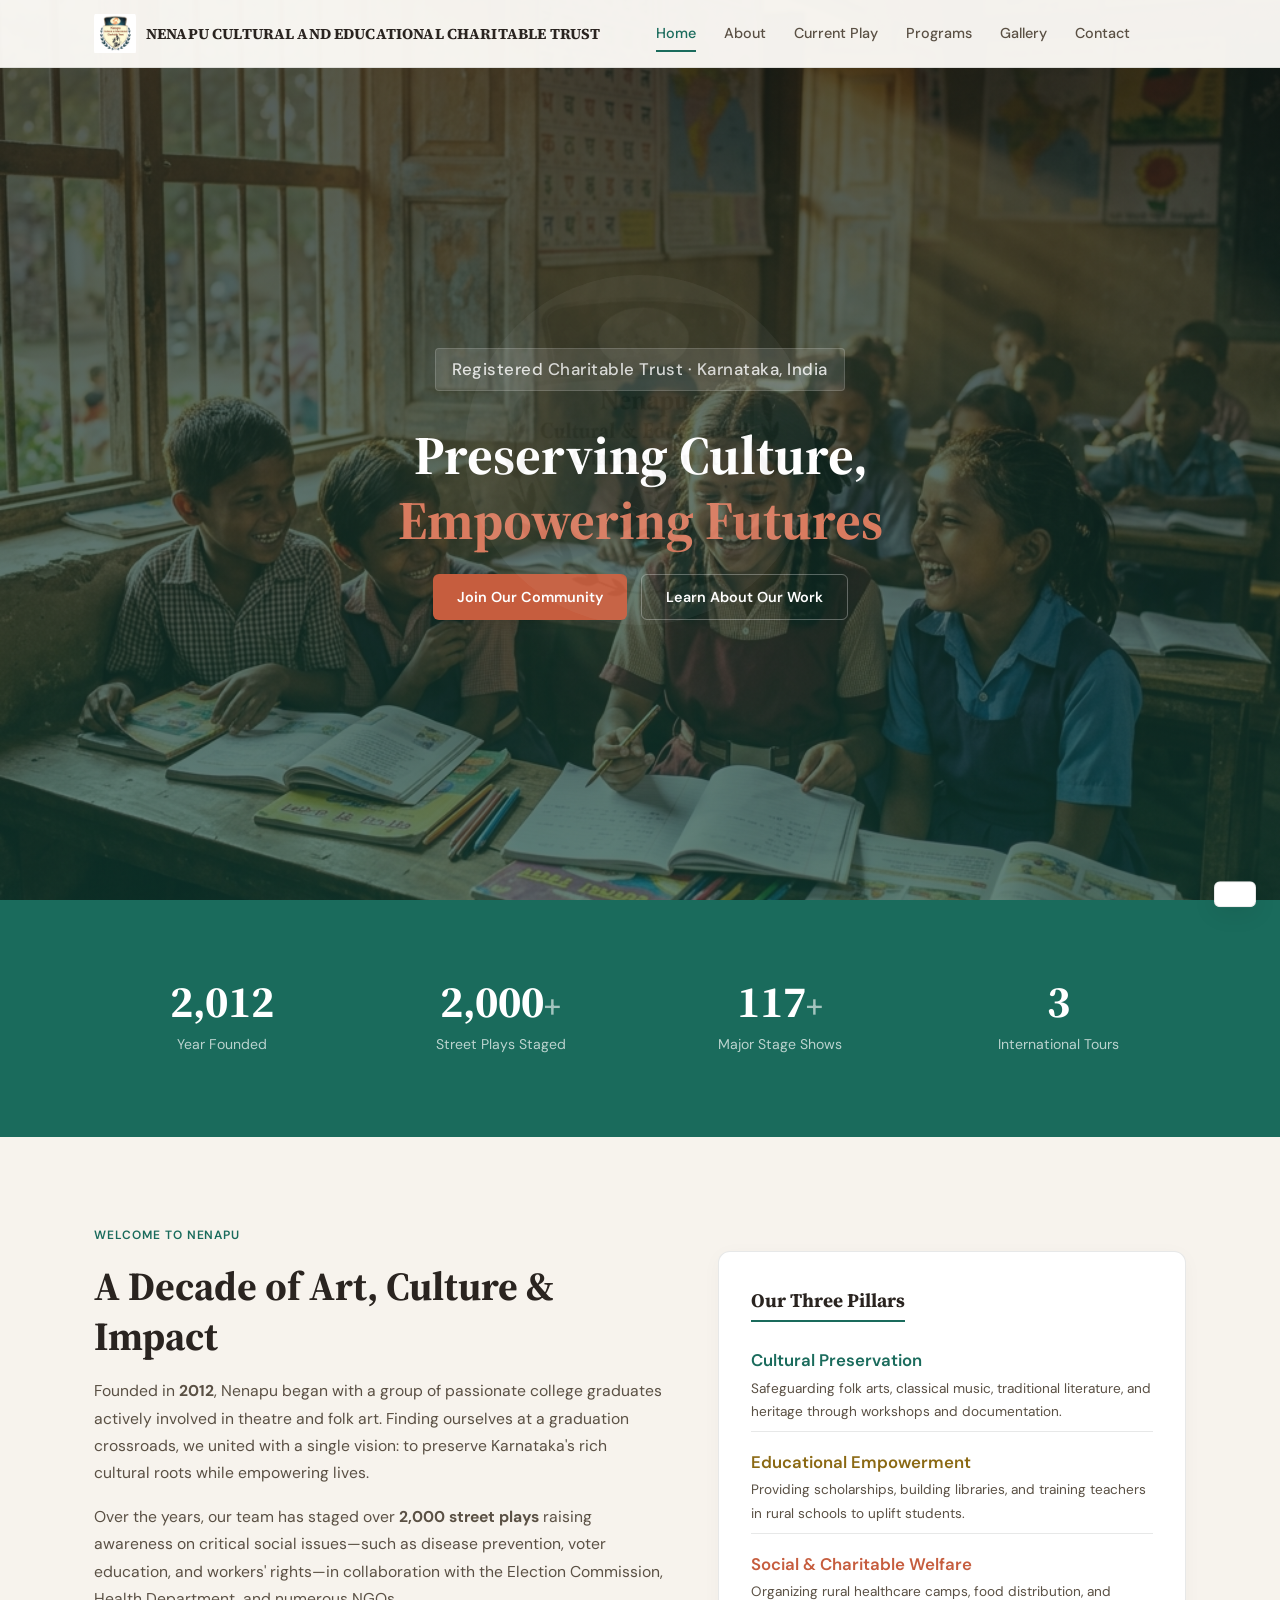
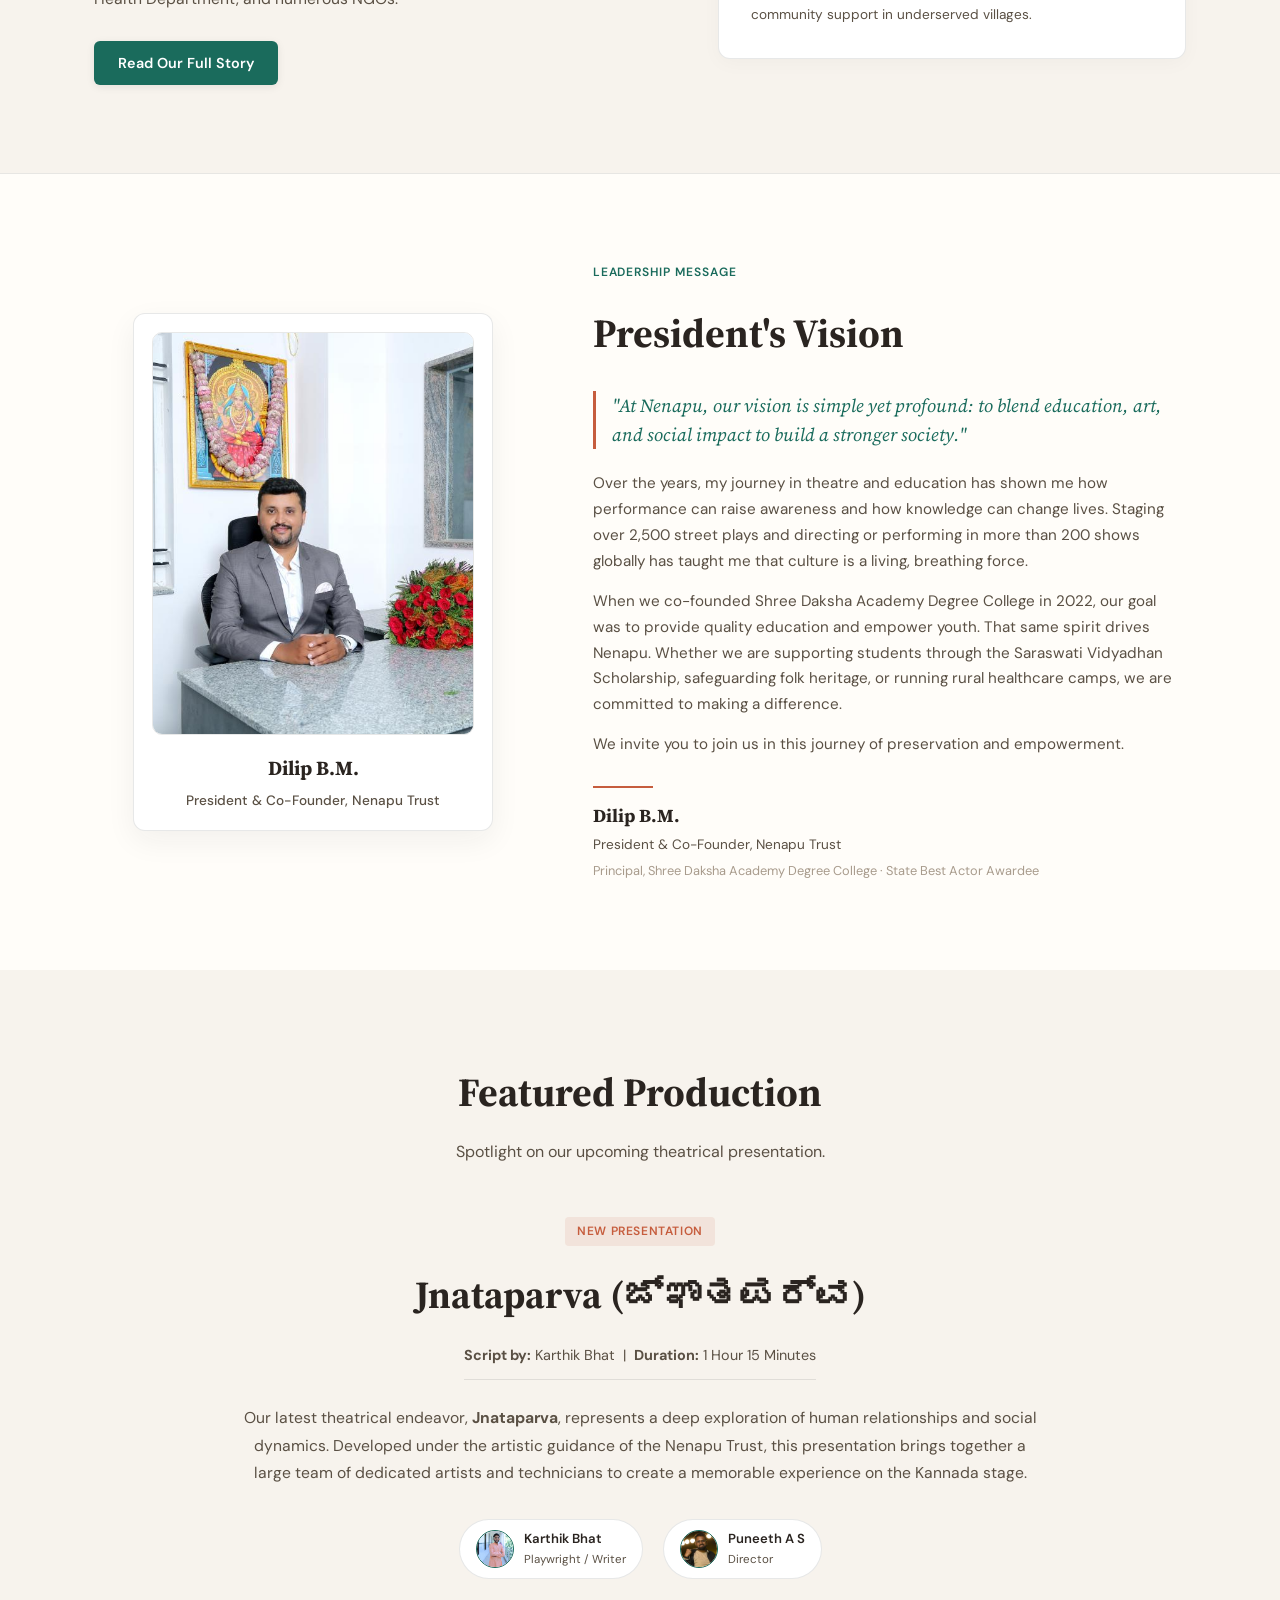
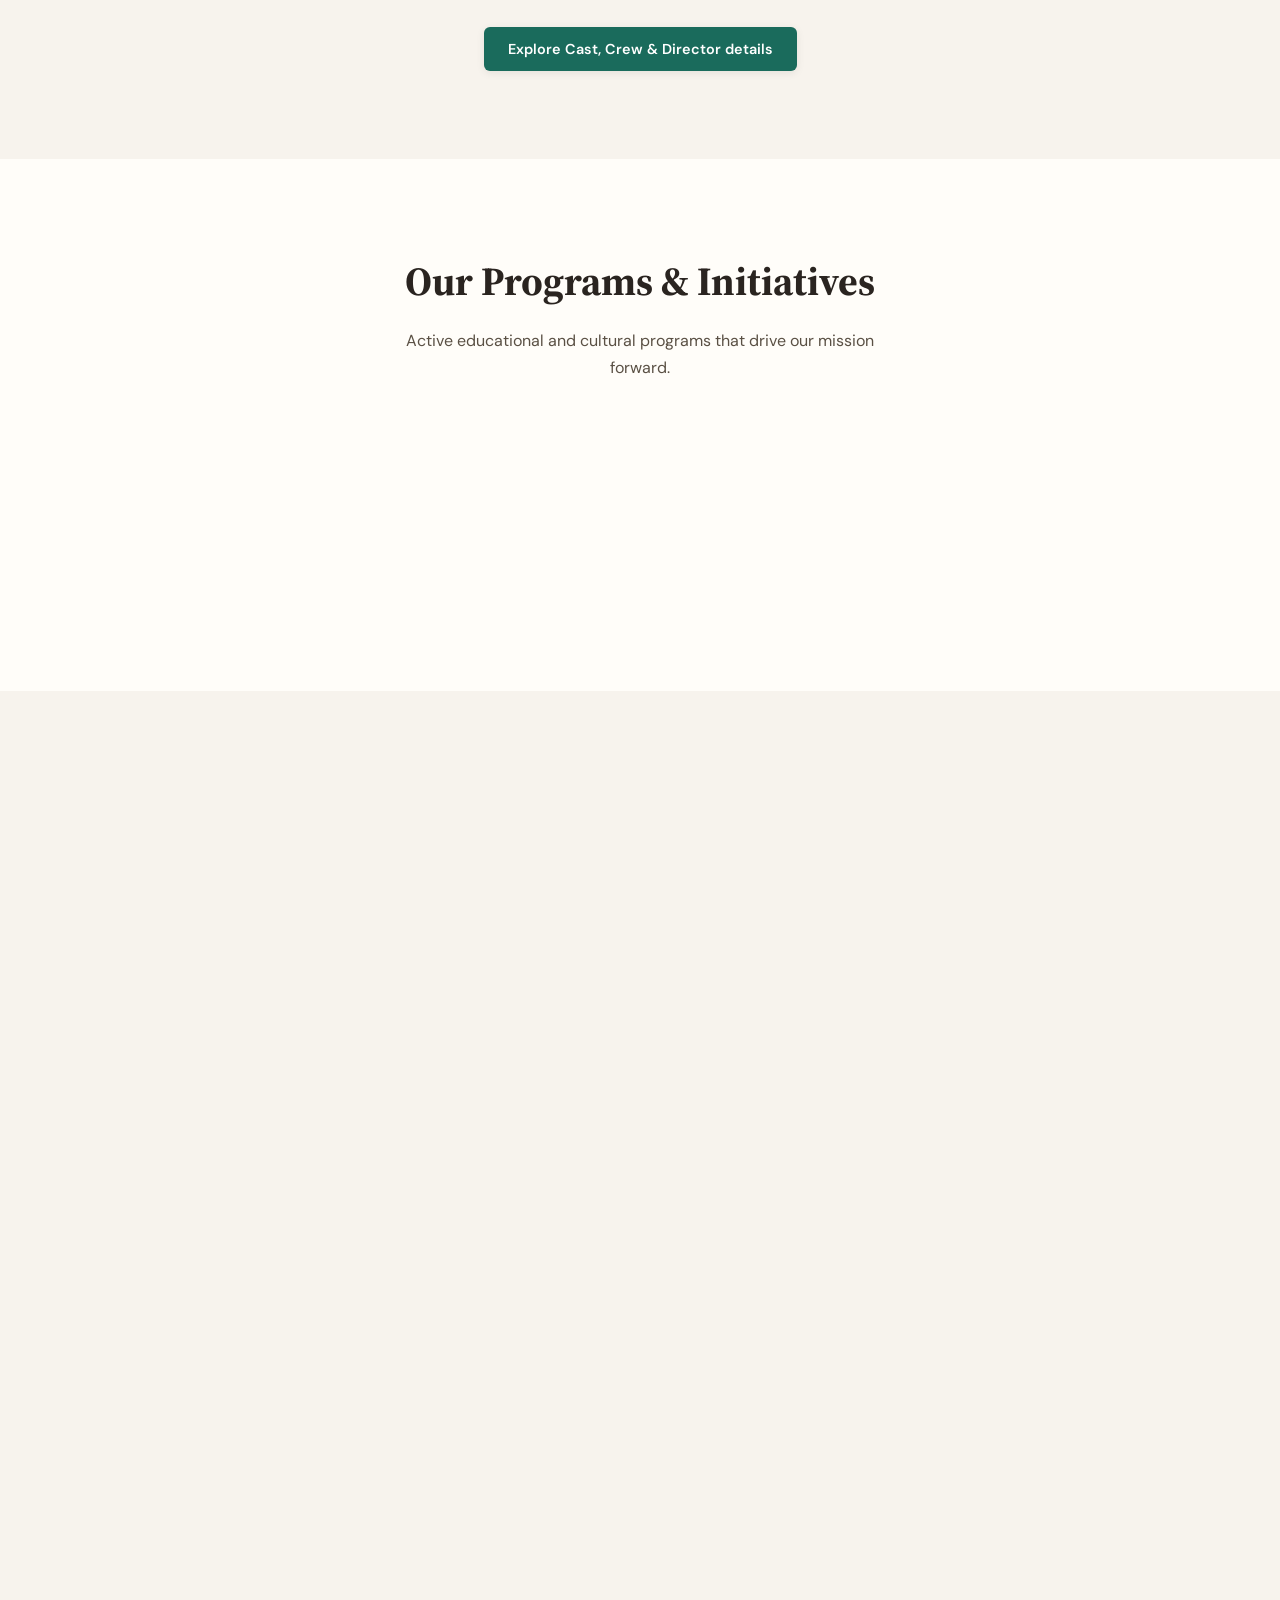
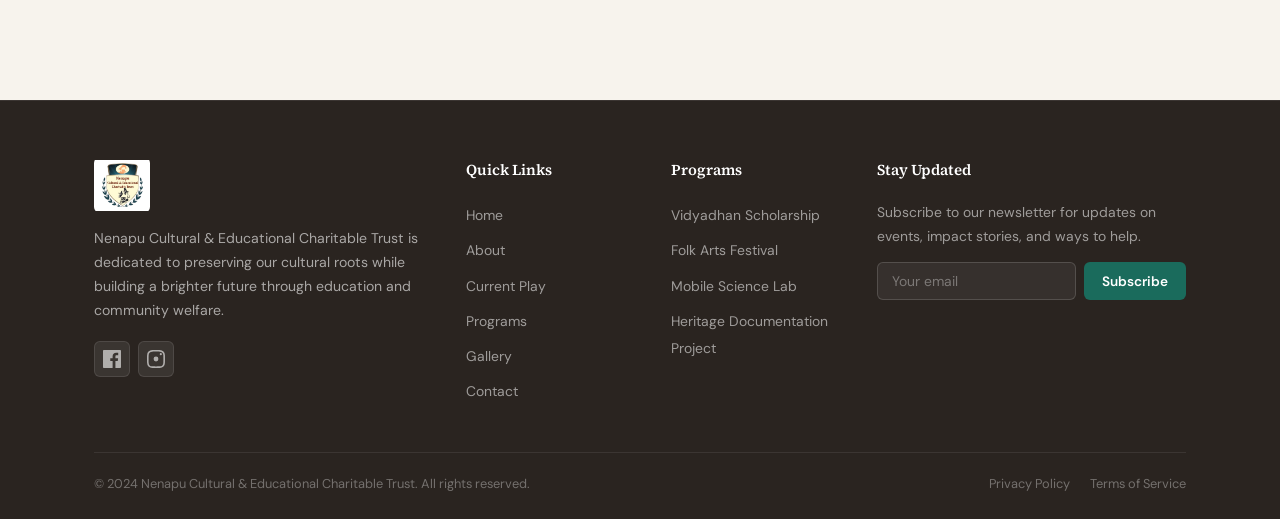
==== index.html @ bfd4046c "Update brand name next to logo to NENAPU CULTURAL AND EDUCATIONAL CHARITABLE TRUST" ====
<!DOCTYPE html>
<html lang="en" data-theme="light">
<head>
  <meta charset="UTF-8" />
  <meta name="viewport" content="width=device-width, initial-scale=1.0" />
  <title>Nenapu Cultural &amp; Educational Charitable Trust — Preserving Heritage, Empowering Minds</title>
  <meta name="description" content="Nenapu Cultural and Educational Charitable Trust is dedicated to preserving cultural heritage, empowering students through education, and uplifting communities through charitable initiatives across Karnataka, India." />
  <link rel="stylesheet" href="styles.css" />
  <link rel="icon" href="88233827833.jpg" type="image/jpeg" />
</head>
<body>

  <!-- ========== PRELOADER ========== -->
  <div id="preloader" class="preloader">
    <div class="loader-content">
      <div class="logo-container">
        <img src="88233827833.jpg" alt="Nenapu Trust Logo" class="loader-logo" />
        <div class="loader-ring"></div>
      </div>
      <div class="loader-text">Nenapu Trust</div>
    </div>
  </div>

  <!-- ========== BACKGROUND WATERMARK ========== -->
  <div class="scroll-watermark">
    <img src="88233827833.jpg" alt="Nenapu Trust Watermark" />
  </div>

  <!-- ========== NAVIGATION ========== -->
  <nav class="navbar" id="navbar">
    <div class="container">
      <a href="index.html" class="nav-brand">
        <img src="88233827833.jpg" alt="Nenapu Trust Logo" class="logo-img" />
        <span>NENAPU CULTURAL AND EDUCATIONAL CHARITABLE TRUST</span>
      </a>

      <div class="nav-links" id="navLinks">
        <a href="index.html">Home</a>
        <a href="about.html">About</a>
        <a href="play.html">Current Play</a>
        <a href="programs.html">Programs</a>
        <a href="gallery.html">Gallery</a>
        <a href="contact.html">Contact</a>
      </div>

      <div class="nav-actions">
        <button class="hamburger" id="hamburger" aria-label="Menu">
          <span></span><span></span><span></span>
        </button>
      </div>
    </div>
  </nav>

  <!-- ========== HERO ========== -->
  <section class="hero" id="home">
    <div class="hero-bg" style="background-image: url('assets/hero_bg.png');"></div>
    <div class="hero-overlay"></div>
    <div class="hero-content">
      <p class="hero-tagline">Registered Charitable Trust · Karnataka, India</p>
      <h1>Preserving Culture,<br/><span class="highlight">Empowering Futures</span></h1>

      <div class="hero-actions">
        <a href="https://www.facebook.com/Nenapucectrust" target="_blank" rel="noopener noreferrer" class="btn-primary">Join Our Community</a>
        <a href="about.html" class="btn-secondary">Learn About Our Work</a>
      </div>
    </div>
  </section>

  <!-- ========== IMPACT STATS ========== -->
  <section class="stats-section">
    <div class="container">
      <div class="stats-grid">
        <div class="stat-item reveal">
          <div class="stat-number"><span data-target="2012">0</span></div>
          <div class="stat-label">Year Founded</div>
        </div>
        <div class="stat-item reveal">
          <div class="stat-number"><span data-target="2000">0</span><span class="suffix">+</span></div>
          <div class="stat-label">Street Plays Staged</div>
        </div>
        <div class="stat-item reveal">
          <div class="stat-number"><span data-target="117">0</span><span class="suffix">+</span></div>
          <div class="stat-label">Major Stage Shows</div>
        </div>
        <div class="stat-item reveal">
          <div class="stat-number"><span data-target="3">0</span></div>
          <div class="stat-label">International Tours</div>
        </div>
      </div>
    </div>
  </section>

  <!-- ========== WELCOME & SUMMARY ========== -->
  <section class="about-section section-padding" id="welcome">
    <div class="container">
      <div class="about-grid reveal">
        <div class="about-content">
          <div class="about-tag">Welcome to Nenapu</div>
          <h2>A Decade of Art, Culture &amp; Impact</h2>
          <p>
            Founded in <strong>2012</strong>, Nenapu began with a group of passionate college graduates actively involved in theatre and folk art. Finding ourselves at a graduation crossroads, we united with a single vision: to preserve Karnataka's rich cultural roots while empowering lives.
          </p>
          <p>
            Over the years, our team has staged over <strong>2,000 street plays</strong> raising awareness on critical social issues—such as disease prevention, voter education, and workers' rights—in collaboration with the Election Commission, Health Department, and numerous NGOs.
          </p>
          <div style="margin-top: 12px;">
            <a href="about.html" class="btn-primary">Read Our Full Story</a>
          </div>
        </div>
        
        <div class="about-plays">
          <div class="plays-card">
            <h4>Our Three Pillars</h4>
            <ul class="plays-list">
              <li>
                <div class="play-name" style="color: var(--primary);">Cultural Preservation</div>
                <div class="play-details">Safeguarding folk arts, classical music, traditional literature, and heritage through workshops and documentation.</div>
              </li>
              <li>
                <div class="play-name" style="color: var(--accent);">Educational Empowerment</div>
                <div class="play-details">Providing scholarships, building libraries, and training teachers in rural schools to uplift students.</div>
              </li>
              <li>
                <div class="play-name" style="color: var(--secondary);">Social &amp; Charitable Welfare</div>
                <div class="play-details">Organizing rural healthcare camps, food distribution, and community support in underserved villages.</div>
              </li>
            </ul>
          </div>
        </div>
      </div>
    </div>
  </section>

  <!-- ========== PRESIDENT'S NOTE ========== -->
  <section class="president-section section-padding" id="president-note">
    <div class="container">
      <div class="president-grid reveal">
        <div class="president-image-wrapper">
          <div class="president-image-card">
            <img src="President.jpg" alt="Dilip B.M." class="president-img" />
            <div class="president-caption">
              <h4>Dilip B.M.</h4>
              <p>President &amp; Co-Founder, Nenapu Trust</p>
            </div>
          </div>
        </div>
        <div class="president-content">
          <div class="about-tag">Leadership Message</div>
          <h2>President's Vision</h2>
          <div class="president-note-body">
            <p class="quote-intro">
              "At Nenapu, our vision is simple yet profound: to blend education, art, and social impact to build a stronger society."
            </p>
            <p>
              Over the years, my journey in theatre and education has shown me how performance can raise awareness and how knowledge can change lives. Staging over 2,500 street plays and directing or performing in more than 200 shows globally has taught me that culture is a living, breathing force.
            </p>
            <p>
              When we co-founded Shree Daksha Academy Degree College in 2022, our goal was to provide quality education and empower youth. That same spirit drives Nenapu. Whether we are supporting students through the Saraswati Vidyadhan Scholarship, safeguarding folk heritage, or running rural healthcare camps, we are committed to making a difference.
            </p>
            <p>
              We invite you to join us in this journey of preservation and empowerment.
            </p>
          </div>
          
          <div class="president-signature">
            <div class="signature-line"></div>
            <h5>Dilip B.M.</h5>
            <p>President &amp; Co-Founder, Nenapu Trust</p>
            <p style="font-size: 0.8rem; color: var(--text-muted); margin-top: 4px;">Principal, Shree Daksha Academy Degree College &middot; State Best Actor Awardee</p>
          </div>
        </div>
      </div>
    </div>
  </section>

  <!-- ========== CURRENT PRODUCTION TEASER ========== -->
  <section class="current-production-section section-padding" id="play-teaser" style="background-color: var(--bg-secondary);">
    <div class="container">
      <div class="section-heading reveal">
        <h2>Featured Production</h2>
        <p>Spotlight on our upcoming theatrical presentation.</p>
      </div>
      
      <div class="production-wrapper reveal" style="grid-template-columns: 1fr; max-width: 800px; margin: 0 auto; text-align: center;">
        <div class="production-info" style="align-items: center;">
          <div class="production-badge" style="align-self: center;">New Presentation</div>
          <h3>Jnataparva (ಜ್ಞಾತಪರ್ವ)</h3>
          <p class="play-meta"><strong>Script by:</strong> Karthik Bhat &nbsp;|&nbsp; <strong>Duration:</strong> 1 Hour 15 Minutes</p>
          <p class="play-description">
            Our latest theatrical endeavor, <strong>Jnataparva</strong>, represents a deep exploration of human relationships and social dynamics. Developed under the artistic guidance of the Nenapu Trust, this presentation brings together a large team of dedicated artists and technicians to create a memorable experience on the Kannada stage.
          </p>

          <div style="display: flex; justify-content: center; gap: 20px; margin: 16px 0; flex-wrap: wrap;">
            <div style="display: flex; align-items: center; gap: 10px; background: var(--bg-card); border: 1px solid var(--border-color); padding: 8px 16px; border-radius: 30px;">
              <img src="assets/writer_karthik.jpg" alt="Karthik Bhat" style="width: 38px; height: 38px; border-radius: 50%; object-fit: cover; border: 1.5px solid var(--primary);" />
              <div style="text-align: left;">
                <span style="font-size: 0.82rem; font-weight: 600; color: var(--text-primary); display: block;">Karthik Bhat</span>
                <span style="font-size: 0.72rem; color: var(--text-secondary); display: block;">Playwright / Writer</span>
              </div>
            </div>
            <div style="display: flex; align-items: center; gap: 10px; background: var(--bg-card); border: 1px solid var(--border-color); padding: 8px 16px; border-radius: 30px;">
              <img src="assets/director_puneeth.jpg" alt="Puneeth A S" style="width: 38px; height: 38px; border-radius: 50%; object-fit: cover; border: 1.5px solid var(--primary);" />
              <div style="text-align: left;">
                <span style="font-size: 0.82rem; font-weight: 600; color: var(--text-primary); display: block;">Puneeth A S</span>
                <span style="font-size: 0.72rem; color: var(--text-secondary); display: block;">Director</span>
              </div>
            </div>
          </div>

          <div style="margin-top: 16px;">
            <a href="play.html" class="btn-primary">Explore Cast, Crew &amp; Director details</a>
          </div>
        </div>
      </div>
    </div>
  </section>

  <!-- ========== PROGRAMS TEASER ========== -->
  <section class="programs-section section-padding" id="programs-teaser">
    <div class="container">
      <div class="section-heading reveal">
        <h2>Our Programs &amp; Initiatives</h2>
         <p>Active educational and cultural programs that drive our mission forward.</p>
      </div>

      <div style="max-width: 800px; margin: 0 auto; text-align: center;" class="reveal">
        <p style="font-size: 1.05rem; color: var(--text-secondary); margin-bottom: 32px; line-height: 1.8;">
          Nenapu runs multiple targeted programs across Karnataka to support student education and sustain local heritage. These include the <strong>Saraswati Vidyadhan Scholarship</strong>, the <strong>Janapada Loka Folk Arts Festival</strong>, the <strong>Mobile Science Lab</strong>, and the <strong>Heritage Documentation Project</strong>.
        </p>
        <div style="display: flex; justify-content: center; gap: 16px; flex-wrap: wrap;">
          <a href="programs.html" class="btn-primary">View All Ongoing Programs</a>
          <a href="contact.html" class="btn-secondary">Get Involved / Volunteer</a>
        </div>
      </div>
    </div>
  </section>

  <!-- ========== GALLERY TEASER ========== -->
  <section class="gallery-section section-padding" id="gallery-teaser">
    <div class="container">
      <div class="section-heading reveal">
        <h2>Moments from Our Work</h2>
         <p>Highlights from cultural and educational activities.</p>
      </div>
      
      <div class="gallery-grid reveal">
        <div class="gallery-item" data-caption="Cultural festival celebrations">
          <img src="image/17.jpg" alt="Cultural festival" loading="lazy" />
          <div class="gallery-overlay"><span>Cultural Festival</span></div>
        </div>
        <div class="gallery-item" data-caption="Students learning with science kits">
          <img src="image/30.jpg" alt="Education program" loading="lazy" />
          <div class="gallery-overlay"><span>Education Program</span></div>
        </div>

        <div class="gallery-item" data-caption="Trust volunteers at a heritage event">
          <img src="image/29.jpg" alt="Heritage event" loading="lazy" />
          <div class="gallery-overlay"><span>Heritage Event</span></div>
        </div>
      </div>

      <div style="text-align: center; margin-top: 36px;" class="reveal">
        <a href="gallery.html" class="btn-secondary">View Full Gallery &amp; Social Hub</a>
      </div>
    </div>
  </section>

  <!-- ========== CONTACT CALL-TO-ACTION ========== -->
  <section class="contact-section section-padding" id="contact-teaser" style="background-color: var(--bg-secondary);">
    <div class="container">
      <div class="reveal" style="max-width: 700px; margin: 0 auto; text-align: center;">
        <h2 style="font-family: var(--font-heading); font-size: clamp(1.8rem, 3.5vw, 2.5rem); font-weight: 700; margin-bottom: 16px;">Support Our Mission</h2>
        <p style="color: var(--text-secondary); font-size: 1.05rem; margin-bottom: 28px; line-height: 1.75;">
          Whether you want to sponsor a student's scholarship, support our educational programs, or perform in our cultural plays, we welcome your collaboration.
        </p>
        <a href="contact.html" class="btn-primary" style="padding: 12px 32px; font-size: 1rem;">Get In Touch With Us</a>
      </div>
    </div>
  </section>

  <!-- ========== FOOTER ========== -->
  <footer class="footer">
    <div class="container">
      <div class="footer-grid">
        <div class="footer-brand">
          <img src="88233827833.jpg" alt="Nenapu Trust Logo" class="footer-logo-img" />
          <p>Nenapu Cultural &amp; Educational Charitable Trust is dedicated to preserving our cultural roots while building a brighter future through education and community welfare.</p>
          <div class="social-links">
            <a href="https://www.facebook.com/Nenapucectrust" target="_blank" rel="noopener noreferrer" aria-label="Facebook">
              <svg width="18" height="18" viewBox="0 0 24 24" fill="currentColor"><path d="M22.675 0h-21.35c-.732 0-1.325.593-1.325 1.325v21.351c0 .731.593 1.324 1.325 1.324h11.495v-9.294h-3.128v-3.622h3.128v-2.671c0-3.1 1.893-4.788 4.659-4.788 1.325 0 2.463.099 2.795.143v3.24l-1.918.001c-1.504 0-1.795.715-1.795 1.763v2.313h3.587l-.467 3.622h-3.12v9.293h6.116c.73 0 1.323-.593 1.323-1.325v-21.35c0-.732-.593-1.325-1.325-1.325z"/></svg>
            </a>
            <a href="https://www.instagram.com/nenapucectrust/" target="_blank" rel="noopener noreferrer" aria-label="Instagram">
              <svg width="18" height="18" viewBox="0 0 24 24" fill="currentColor"><path d="M12 2.163c3.204 0 3.584.012 4.85.07 3.252.148 4.771 1.691 4.919 4.919.058 1.265.069 1.645.069 4.849 0 3.205-.012 3.584-.069 4.849-.149 3.225-1.664 4.771-4.919 4.919-1.266.058-1.644.07-4.85.07-3.204 0-3.584-.012-4.849-.07-3.26-.149-4.771-1.699-4.919-4.92-.058-1.265-.07-1.644-.07-4.849 0-3.204.013-3.583.07-4.849.149-3.227 1.664-4.771 4.919-4.919 1.266-.057 1.645-.069 4.849-.069zm0-2.163c-3.259 0-3.667.014-4.947.072-4.358.2-6.78 2.618-6.98 6.98-.059 1.281-.073 1.689-.073 4.948 0 3.259.014 3.668.072 4.948.2 4.358 2.618 6.78 6.98 6.98 1.281.058 1.689.072 4.948.072 3.259 0 3.668-.014 4.948-.072 4.354-.2 6.782-2.618 6.979-6.98.059-1.28.073-1.689.073-4.948 0-3.259-.014-3.667-.072-4.947-.196-4.354-2.617-6.78-6.979-6.98-1.281-.059-1.69-.073-4.949-.073z"/><circle cx="12" cy="12" r="3.2"/><circle cx="18.406" cy="5.594" r="1.44"/></svg>
            </a>
          </div>
        </div>

        <div class="footer-col">
          <h4>Quick Links</h4>
          <ul>
            <li><a href="index.html">Home</a></li>
            <li><a href="about.html">About</a></li>
            <li><a href="play.html">Current Play</a></li>
            <li><a href="programs.html">Programs</a></li>
            <li><a href="gallery.html">Gallery</a></li>
            <li><a href="contact.html">Contact</a></li>
          </ul>
        </div>

        <div class="footer-col">
          <h4>Programs</h4>
          <ul>
            <li><a href="programs.html">Vidyadhan Scholarship</a></li>
            <li><a href="programs.html">Folk Arts Festival</a></li>
            <li><a href="programs.html">Mobile Science Lab</a></li>
            <li><a href="programs.html">Heritage Documentation Project</a></li>
          </ul>
        </div>

        <div class="footer-col footer-newsletter">
          <h4>Stay Updated</h4>
          <p>Subscribe to our newsletter for updates on events, impact stories, and ways to help.</p>
          <form class="newsletter-form" id="newsletterForm">
            <input type="email" placeholder="Your email" required />
            <button type="submit">Subscribe</button>
          </form>
        </div>
      </div>

      <div class="footer-bottom">
        <p>&copy; 2024 Nenapu Cultural &amp; Educational Charitable Trust. All rights reserved.</p>
        <div class="footer-bottom-links">
          <a href="#">Privacy Policy</a>
          <a href="#">Terms of Service</a>
        </div>
      </div>
    </div>
  </footer>

  <!-- ========== TOAST (Newsletter notification) ========== -->
  <div class="toast" id="toast"></div>

  <script src="app.js"></script>
</body>
</html>
---- styles.css ----
/* ============================================
   Nenapu Cultural & Educational Charitable Trust
   Design System — styles.css
   ============================================ */

/* ---------- Google Fonts ---------- */
@import url('https://fonts.googleapis.com/css2?family=Source+Serif+4:ital,opsz,wght@0,8..60,300;0,8..60,400;0,8..60,600;0,8..60,700;1,8..60,400&family=DM+Sans:ital,opsz,wght@0,9..40,300;0,9..40,400;0,9..40,500;0,9..40,600;0,9..40,700;1,9..40,400&display=swap');

/* ---------- CSS Custom Properties ---------- */
:root {
  /* Core palette — warm earthy tones from the trust logo */
  --primary:        #1A6B5C;
  --primary-dark:   #145A4D;
  --primary-light:  #2A8B7A;
  --secondary:      #C65D3E;
  --secondary-dark: #A84E34;
  --secondary-light:#D97B5F;
  --accent:         #8B6914;

  /* Warm neutral palette */
  --gray-50:  #FAF8F5;
  --gray-100: #F5F0EB;
  --gray-200: #E8E0D8;
  --gray-300: #D4C9BC;
  --gray-400: #A89B8C;
  --gray-500: #7A6E60;
  --gray-600: #5A5044;
  --gray-700: #3D352C;
  --gray-800: #2A2420;
  --gray-900: #1A1613;

  /* Typography */
  --font-heading: 'Source Serif 4', Georgia, serif;
  --font-body:    'DM Sans', -apple-system, BlinkMacSystemFont, sans-serif;

  /* Sizing */
  --max-width: 1140px;
  --nav-height: 68px;
  --radius-sm: 6px;
  --radius-md: 10px;
  --radius-lg: 12px;

  /* Transitions */
  --ease-out: cubic-bezier(0.25, 0.46, 0.45, 0.94);
  --transition-fast: 0.2s var(--ease-out);
  --transition-med:  0.35s var(--ease-out);
  --transition-slow: 0.6s var(--ease-out);
}

/* ----- Light Theme ----- */
[data-theme="light"] {
  --bg-primary:      #FFFDF9;
  --bg-secondary:    #F7F3ED;
  --bg-tertiary:     #EDE7DD;
  --bg-card:         #FFFFFF;
  --text-primary:    #2A2420;
  --text-secondary:  #5A5044;
  --text-muted:      #A89B8C;
  --border-color:    rgba(26,36,32,0.10);
  --shadow-color:    rgba(26,36,32,0.06);
  --nav-bg:          rgba(255,253,249,0.95);
  --hero-overlay:    linear-gradient(180deg, rgba(26,36,32,0.55) 0%, rgba(26,107,92,0.40) 100%);
  --stat-bg:         #1A6B5C;
}

/* ---------- Reset & Base ---------- */
*,*::before,*::after { box-sizing: border-box; margin: 0; padding: 0; }
html { scroll-behavior: smooth; font-size: 16px; }
body {
  font-family: var(--font-body);
  background: var(--bg-primary);
  color: var(--text-primary);
  line-height: 1.7;
  overflow-x: hidden;
}
a { color: var(--primary); text-decoration: none; transition: color var(--transition-fast); }
a:hover { color: var(--secondary); }
img { max-width: 100%; height: auto; display: block; }
ul, ol { list-style: none; }
button { cursor: pointer; font-family: inherit; border: none; outline: none; }
input, textarea, select { font-family: inherit; outline: none; }

/* ---------- Utility ---------- */
.container { max-width: var(--max-width); margin: 0 auto; padding: 0 24px; }
.section-padding { padding: 88px 0; }
.section-heading {
  text-align: center;
  margin-bottom: 52px;
}
.section-heading h2 {
  font-family: var(--font-heading);
  font-size: clamp(1.8rem, 3.5vw, 2.5rem);
  font-weight: 700;
  color: var(--text-primary);
  margin-bottom: 12px;
}
.section-heading p {
  color: var(--text-secondary);
  font-size: 1rem;
  max-width: 520px;
  margin: 0 auto;
}

/* ---------- Scroll Reveal ---------- */
.reveal {
  opacity: 0;
  transform: translateY(16px);
  transition: opacity 0.7s var(--ease-out), transform 0.7s var(--ease-out);
}
.reveal.visible {
  opacity: 1;
  transform: translateY(0);
}

/* ============================================
   NAVIGATION
   ============================================ */
.navbar {
  position: fixed;
  top: 0; left: 0; right: 0;
  height: var(--nav-height);
  background: var(--nav-bg);
  border-bottom: 1px solid var(--border-color);
  z-index: 1000;
  transition: box-shadow var(--transition-med);
}
.navbar.scrolled {
  box-shadow: 0 2px 16px rgba(0,0,0,0.06);
}
.navbar .container {
  display: flex;
  align-items: center;
  justify-content: space-between;
  height: 100%;
}
.nav-brand {
  display: flex;
  align-items: center;
  gap: 10px;
}
.nav-brand .logo-img {
  width: 42px;
  height: 42px;
  object-fit: contain;
  border-radius: 4px;
}
.nav-brand span {
  font-family: var(--font-heading);
  font-size: 0.95rem;
  font-weight: 700;
  color: var(--text-primary);
  line-height: 1.25;
  letter-spacing: 0.01em;
}
.nav-links {
  display: flex;
  align-items: center;
  gap: 28px;
}
.nav-links a {
  color: var(--text-secondary);
  font-weight: 500;
  font-size: 0.9rem;
  position: relative;
  padding: 4px 0;
  transition: color var(--transition-fast);
}
.nav-links a::after {
  content: '';
  position: absolute;
  bottom: -2px; left: 0;
  width: 0; height: 2px;
  background: var(--primary);
  transition: width var(--transition-fast);
}
.nav-links a:hover,
.nav-links a.active {
  color: var(--primary);
}
.nav-links a:hover::after,
.nav-links a.active::after {
  width: 100%;
}
.nav-actions {
  display: flex;
  align-items: center;
  gap: 12px;
}

/* Buttons */
.btn-primary {
  padding: 10px 24px;
  background: var(--primary);
  color: #fff;
  border-radius: var(--radius-sm);
  font-weight: 600;
  font-size: 0.9rem;
  transition: all var(--transition-fast);
  box-shadow: 0 2px 8px rgba(0,0,0,0.08);
  display: inline-flex;
  align-items: center;
  gap: 8px;
}
.btn-primary:hover {
  background: var(--primary-dark);
  box-shadow: 0 4px 14px rgba(0,0,0,0.12);
  color: #fff;
}
.btn-secondary {
  padding: 10px 24px;
  background: transparent;
  color: var(--text-primary);
  border: 1.5px solid var(--border-color);
  border-radius: var(--radius-sm);
  font-weight: 600;
  font-size: 0.9rem;
  transition: all var(--transition-fast);
  display: inline-flex;
  align-items: center;
  gap: 8px;
}
.btn-secondary:hover {
  border-color: var(--primary);
  color: var(--primary);
}

/* Mobile hamburger */
.hamburger {
  display: none;
  flex-direction: column;
  gap: 5px;
  background: none;
  padding: 8px;
}
.hamburger span {
  width: 22px; height: 2px;
  background: var(--text-primary);
  border-radius: 2px;
  transition: all var(--transition-fast);
}
.hamburger.open span:nth-child(1) { transform: rotate(45deg) translate(5px, 5px); }
.hamburger.open span:nth-child(2) { opacity: 0; }
.hamburger.open span:nth-child(3) { transform: rotate(-45deg) translate(5px, -5px); }

/* ============================================
   HERO
   ============================================ */
.hero {
  min-height: 100vh;
  display: flex;
  align-items: center;
  justify-content: center;
  position: relative;
  padding-top: var(--nav-height);
  overflow: hidden;
}
.hero-bg {
  position: absolute;
  inset: 0;
  background-size: cover;
  background-position: center;
  filter: brightness(0.6);
}
.hero-overlay {
  position: absolute;
  inset: 0;
  background: var(--hero-overlay);
}
.hero-content {
  position: relative;
  z-index: 2;
  text-align: center;
  max-width: 700px;
  padding: 40px 24px;
}
.hero-tagline {
  display: inline-block;
  padding: 6px 16px;
  background: rgba(255,255,255,0.12);
  border: 1px solid rgba(255,255,255,0.15);
  border-radius: 4px;
  color: rgba(255,255,255,0.85);
  font-size: 0.82rem;
  font-weight: 500;
  margin-bottom: 24px;
  letter-spacing: 0.03em;
}
.hero h1 {
  font-family: var(--font-heading);
  font-size: clamp(2.2rem, 5vw, 3.4rem);
  color: #fff;
  line-height: 1.2;
  margin-bottom: 20px;
  font-weight: 700;
}
.hero h1 .highlight {
  color: var(--secondary-light);
}
.hero p {
  color: rgba(255,255,255,0.82);
  font-size: 1.05rem;
  max-width: 560px;
  margin: 0 auto 32px;
  line-height: 1.75;
}
.hero-actions {
  display: flex;
  justify-content: center;
  gap: 14px;
  flex-wrap: wrap;
}
.hero .btn-primary {
  background: var(--secondary);
  color: #fff;
}
.hero .btn-primary:hover {
  background: var(--secondary-dark);
  color: #fff;
}
.hero .btn-secondary {
  border-color: rgba(255,255,255,0.3);
  color: #fff;
}
.hero .btn-secondary:hover {
  border-color: rgba(255,255,255,0.6);
  color: #fff;
}

/* Floating shapes — HIDDEN (removed AI pattern) */
.hero-shapes { display: none; }

/* ============================================
   IMPACT STATS
   ============================================ */
.stats-section {
  background: var(--stat-bg);
  padding: 60px 0;
  position: relative;
}
.stats-grid {
  display: grid;
  grid-template-columns: repeat(4, 1fr);
  gap: 24px;
}
.stat-item {
  text-align: center;
  padding: 20px 12px;
}
.stat-number {
  font-family: var(--font-heading);
  font-size: clamp(2rem, 3.5vw, 2.8rem);
  font-weight: 700;
  color: #fff;
  line-height: 1;
  margin-bottom: 8px;
}
.stat-number .suffix {
  font-size: 0.7em;
  color: rgba(255,255,255,0.6);
}
.stat-label {
  font-size: 0.88rem;
  color: rgba(255,255,255,0.7);
  font-weight: 400;
}

/* ============================================
   CORE PILLARS
   ============================================ */
.pillars-section {
  background: var(--bg-secondary);
}
.pillars-grid {
  display: grid;
  grid-template-columns: repeat(3, 1fr);
  gap: 28px;
}
.pillar-card {
  background: var(--bg-card);
  border: 1px solid var(--border-color);
  border-radius: var(--radius-lg);
  overflow: hidden;
  transition: box-shadow var(--transition-med), transform var(--transition-med);
}
.pillar-card:hover {
  transform: translateY(-3px);
  box-shadow: 0 8px 30px rgba(0,0,0,0.07);
}
.pillar-card-img {
  height: 210px;
  overflow: hidden;
}
.pillar-card-img img {
  width: 100%; height: 100%;
  object-fit: cover;
  transition: transform var(--transition-slow);
}
.pillar-card:hover .pillar-card-img img {
  transform: scale(1.04);
}
.pillar-card-body {
  padding: 24px;
}
.pillar-tag {
  display: inline-block;
  font-size: 0.72rem;
  font-weight: 600;
  text-transform: uppercase;
  letter-spacing: 0.08em;
  color: var(--primary);
  margin-bottom: 8px;
}
.pillar-card-body h3 {
  font-family: var(--font-heading);
  font-size: 1.2rem;
  font-weight: 700;
  margin-bottom: 10px;
  color: var(--text-primary);
}
.pillar-card-body p {
  font-size: 0.92rem;
  color: var(--text-secondary);
  line-height: 1.7;
}

/* ============================================
   PROGRAMS / INITIATIVES
   ============================================ */
.programs-section {
  background: var(--bg-primary);
}
.programs-filter {
  display: flex;
  justify-content: center;
  gap: 8px;
  margin-bottom: 40px;
  flex-wrap: wrap;
}
.filter-btn {
  padding: 7px 18px;
  border-radius: 4px;
  background: var(--bg-tertiary);
  border: 1px solid var(--border-color);
  color: var(--text-secondary);
  font-weight: 500;
  font-size: 0.85rem;
  transition: all var(--transition-fast);
}
.filter-btn:hover,
.filter-btn.active {
  background: var(--primary);
  color: #fff;
  border-color: var(--primary);
}
.programs-grid {
  display: grid;
  grid-template-columns: repeat(3, 1fr);
  gap: 24px;
}
.program-card {
  background: var(--bg-card);
  border: 1px solid var(--border-color);
  border-radius: var(--radius-md);
  padding: 24px;
  transition: box-shadow var(--transition-med), transform var(--transition-med);
  position: relative;
}
.program-card::before {
  content: '';
  position: absolute;
  top: 0; left: 0;
  width: 3px; height: 100%;
  background: var(--primary);
  border-radius: 0 2px 2px 0;
  opacity: 0;
  transition: opacity var(--transition-fast);
}
.program-card:hover {
  transform: translateY(-2px);
  box-shadow: 0 6px 24px rgba(0,0,0,0.06);
}
.program-card:hover::before { opacity: 1; }
.program-card .tag {
  display: inline-block;
  padding: 3px 10px;
  border-radius: 3px;
  font-size: 0.72rem;
  font-weight: 600;
  text-transform: uppercase;
  letter-spacing: 0.05em;
  margin-bottom: 12px;
}
.tag-education { background: rgba(26,107,92,0.1); color: var(--primary); }
.tag-culture   { background: rgba(139,105,20,0.1); color: var(--accent); }
.tag-welfare   { background: rgba(198,93,62,0.1); color: var(--secondary); }
.program-card h3 {
  font-family: var(--font-heading);
  font-size: 1.1rem;
  font-weight: 600;
  margin-bottom: 8px;
  color: var(--text-primary);
}
.program-card p {
  font-size: 0.9rem;
  color: var(--text-secondary);
  margin-bottom: 16px;
  line-height: 1.65;
}
.program-card .learn-more {
  font-weight: 600;
  font-size: 0.85rem;
  color: var(--primary);
  display: inline-flex;
  align-items: center;
  gap: 4px;
  transition: gap var(--transition-fast);
}
.program-card:hover .learn-more { gap: 8px; }
.program-card.hidden {
  display: none;
}

/* ============================================
   SOCIAL BANNER STYLES
   ============================================ */
.social-banners-grid {
  display: grid;
  grid-template-columns: 1fr 1fr;
  gap: 20px;
  margin-bottom: 36px;
}

/* Instagram Profile Banner */
.ig-profile-banner {
  display: flex;
  align-items: center;
  justify-content: space-between;
  background: var(--bg-card);
  border: 1px solid var(--border-color);
  border-radius: var(--radius-lg);
  padding: 24px 28px;
  transition: box-shadow var(--transition-med);
  flex-wrap: wrap;
  gap: 16px;
}
.ig-profile-banner:hover {
  box-shadow: 0 6px 24px rgba(0,0,0,0.06);
}
.ig-profile-left {
  display: flex;
  align-items: center;
  gap: 16px;
}
.ig-avatar {
  width: 60px; height: 60px;
  border-radius: 50%;
  overflow: hidden;
  border: 2px solid var(--gray-200);
  padding: 2px;
  flex-shrink: 0;
}
.ig-avatar img {
  width: 100%; height: 100%;
  border-radius: 50%;
  object-fit: cover;
}
.ig-profile-info h3 {
  font-family: var(--font-body);
  font-size: 1.05rem;
  font-weight: 600;
  color: var(--text-primary);
  margin-bottom: 3px;
}
.ig-profile-info p {
  font-size: 0.85rem;
  color: var(--text-secondary);
  margin-bottom: 6px;
}
.ig-stats {
  display: flex;
  gap: 16px;
}
.ig-stats span {
  font-size: 0.82rem;
  color: var(--text-secondary);
}
.ig-stats strong {
  color: var(--text-primary);
  font-weight: 600;
}
.btn-ig-follow {
  display: inline-flex;
  align-items: center;
  gap: 6px;
  padding: 9px 20px;
  background: #E1306C;
  color: #fff !important;
  border-radius: var(--radius-sm);
  font-weight: 600;
  font-size: 0.88rem;
  transition: all var(--transition-fast);
  white-space: nowrap;
}
.btn-ig-follow:hover {
  background: #C13584;
  color: #fff !important;
}
.btn-ig-follow svg {
  flex-shrink: 0;
}

/* Facebook Profile Banner */
.fb-profile-banner {
  display: flex;
  align-items: center;
  justify-content: space-between;
  background: var(--bg-card);
  border: 1px solid var(--border-color);
  border-radius: var(--radius-lg);
  padding: 24px 28px;
  transition: box-shadow var(--transition-med);
  flex-wrap: wrap;
  gap: 16px;
}
.fb-profile-banner:hover {
  box-shadow: 0 6px 24px rgba(0,0,0,0.06);
}
.fb-avatar {
  width: 60px; height: 60px;
  border-radius: 50%;
  overflow: hidden;
  background: #1877F2;
  flex-shrink: 0;
  display: flex;
  align-items: center;
  justify-content: center;
  color: #fff;
}
.btn-fb-join {
  display: inline-flex;
  align-items: center;
  gap: 6px;
  padding: 9px 20px;
  background: #1877F2;
  color: #fff !important;
  border-radius: var(--radius-sm);
  font-weight: 600;
  font-size: 0.88rem;
  transition: all var(--transition-fast);
  white-space: nowrap;
}
.btn-fb-join:hover {
  background: #166FE5;
  color: #fff !important;
}
.btn-fb-join svg {
  flex-shrink: 0;
}

/* ============================================
   GALLERY
   ============================================ */
.gallery-section {
  background: var(--bg-secondary);
}
.gallery-grid {
  display: grid;
  grid-template-columns: repeat(5, 1fr);
  gap: 12px;
  justify-content: center;
  justify-items: center;
  margin: 0 auto;
  max-width: 1140px;
}
@media (max-width: 1024px) {
  .gallery-grid {
    grid-template-columns: repeat(4, 1fr);
  }
}
@media (max-width: 768px) {
  .gallery-grid {
    grid-template-columns: repeat(3, 1fr);
  }
}
@media (max-width: 480px) {
  .gallery-grid {
    grid-template-columns: repeat(2, 1fr);
  }
}

/* Home page gallery teaser (keep 3 columns max for layout balance) */
#gallery-teaser .gallery-grid {
  grid-template-columns: repeat(3, 1fr);
  max-width: 800px;
}
@media (max-width: 480px) {
  #gallery-teaser .gallery-grid {
    grid-template-columns: repeat(2, 1fr);
  }
}

.gallery-item {
  border-radius: var(--radius-md);
  overflow: hidden;
  position: relative;
  cursor: pointer;
  aspect-ratio: 4/3;
}
.gallery-item img {
  width: 100%; height: 100%;
  object-fit: cover;
  transition: transform var(--transition-slow);
}
.gallery-item:hover img { transform: scale(1.06); }
.gallery-item .gallery-overlay {
  position: absolute;
  inset: 0;
  background: linear-gradient(180deg, transparent 50%, rgba(0,0,0,0.5) 100%);
  display: flex;
  align-items: flex-end;
  padding: 14px;
  opacity: 0;
  transition: opacity var(--transition-fast);
}
.gallery-item:hover .gallery-overlay { opacity: 1; }
.gallery-overlay span {
  color: #fff;
  font-size: 0.85rem;
  font-weight: 500;
}

/* Instagram Embed Grid */
.ig-embed-grid {
  display: flex;
  justify-content: center;
  margin-bottom: 20px;
}
.ig-embed-item {
  width: 100%;
  max-width: 540px;
}
.ig-embed-item .instagram-media {
  margin: 0 auto !important;
}

/* Lightbox */
.lightbox {
  position: fixed;
  inset: 0;
  background: rgba(0,0,0,0.88);
  z-index: 2000;
  display: none;
  align-items: center;
  justify-content: center;
  opacity: 0;
  transition: opacity var(--transition-med);
}
.lightbox.open {
  display: flex;
  opacity: 1;
}
.lightbox img {
  max-width: 85vw;
  max-height: 85vh;
  border-radius: var(--radius-sm);
  box-shadow: 0 12px 48px rgba(0,0,0,0.4);
}
.lightbox-close {
  position: absolute;
  top: 20px; right: 20px;
  width: 44px; height: 44px;
  border-radius: 50%;
  background: rgba(255,255,255,0.1);
  color: #fff;
  display: flex; align-items: center; justify-content: center;
  transition: background var(--transition-fast);
}
.lightbox-close:hover {
  background: rgba(255,255,255,0.2);
}

/* ============================================
   CONTACT
   ============================================ */
.contact-section {
  background: var(--bg-primary);
}
.contact-wrapper {
  display: grid;
  grid-template-columns: 1fr 1fr;
  gap: 48px;
}
.contact-info {
  display: flex;
  flex-direction: column;
  gap: 24px;
}
.contact-info h3 {
  font-family: var(--font-heading);
  font-size: 1.4rem;
  font-weight: 700;
  color: var(--text-primary);
}
.contact-info > p {
  color: var(--text-secondary);
  line-height: 1.75;
}
.contact-detail {
  display: flex;
  gap: 14px;
  align-items: flex-start;
}
.contact-detail .icon {
  width: 40px; height: 40px;
  background: var(--bg-tertiary);
  border: 1px solid var(--border-color);
  border-radius: 8px;
  display: flex; align-items: center; justify-content: center;
  color: var(--primary);
  flex-shrink: 0;
}
.contact-detail .text strong {
  display: block;
  font-size: 0.88rem;
  color: var(--text-primary);
  margin-bottom: 2px;
}
.contact-detail .text span {
  font-size: 0.85rem;
  color: var(--text-secondary);
}

/* Contact form */
.contact-form {
  background: var(--bg-card);
  border: 1px solid var(--border-color);
  border-radius: var(--radius-lg);
  padding: 32px;
}
.form-group {
  margin-bottom: 18px;
}
.form-group label {
  display: block;
  font-size: 0.85rem;
  font-weight: 600;
  color: var(--text-secondary);
  margin-bottom: 6px;
}
.form-group input,
.form-group textarea,
.form-group select {
  width: 100%;
  padding: 10px 14px;
  border: 1.5px solid var(--border-color);
  border-radius: var(--radius-sm);
  background: var(--bg-primary);
  color: var(--text-primary);
  font-size: 0.92rem;
  transition: border-color var(--transition-fast);
}
.form-group input:focus,
.form-group textarea:focus,
.form-group select:focus {
  border-color: var(--primary);
}
.form-group textarea { resize: vertical; min-height: 110px; }
.form-group .error-msg {
  font-size: 0.78rem;
  color: #C0392B;
  margin-top: 5px;
  display: none;
}
.form-group.has-error input,
.form-group.has-error textarea {
  border-color: #C0392B;
}
.form-group.has-error .error-msg { display: block; }
.form-row {
  display: grid;
  grid-template-columns: 1fr 1fr;
  gap: 14px;
}

/* ============================================
   FOOTER
   ============================================ */
.footer {
  background: #2A2420;
  border-top: 1px solid rgba(255,255,255,0.08);
  padding: 56px 0 24px;
}
.footer-grid {
  display: grid;
  grid-template-columns: 2fr 1fr 1fr 1.5fr;
  gap: 40px;
  margin-bottom: 40px;
}
.footer-brand .footer-logo-img {
  width: 56px;
  height: 56px;
  object-fit: contain;
  border-radius: 6px;
  margin-bottom: 14px;
}
.footer-brand p {
  color: rgba(255,255,255,0.6);
  font-size: 0.88rem;
  line-height: 1.7;
  margin-bottom: 18px;
}
.social-links {
  display: flex;
  gap: 8px;
}
.social-links a {
  width: 36px; height: 36px;
  border-radius: 6px;
  background: rgba(255,255,255,0.08);
  border: 1px solid rgba(255,255,255,0.1);
  display: flex; align-items: center; justify-content: center;
  color: rgba(255,255,255,0.6);
  transition: all var(--transition-fast);
}
.social-links a:hover {
  background: var(--primary);
  color: #fff;
  border-color: var(--primary);
}
.footer-col h4 {
  font-family: var(--font-heading);
  font-size: 0.95rem;
  font-weight: 600;
  color: #fff;
  margin-bottom: 18px;
}
.footer-col ul li {
  margin-bottom: 8px;
}
.footer-col ul li a {
  color: rgba(255,255,255,0.55);
  font-size: 0.87rem;
  transition: color var(--transition-fast);
}
.footer-col ul li a:hover {
  color: var(--secondary-light);
}
.footer-newsletter p {
  color: rgba(255,255,255,0.55);
  font-size: 0.87rem;
  margin-bottom: 14px;
}
.newsletter-form {
  display: flex;
  gap: 8px;
}
.newsletter-form input {
  flex: 1;
  padding: 9px 14px;
  border: 1px solid rgba(255,255,255,0.15);
  border-radius: var(--radius-sm);
  background: rgba(255,255,255,0.06);
  color: #fff;
  font-size: 0.87rem;
  transition: border-color var(--transition-fast);
}
.newsletter-form input::placeholder {
  color: rgba(255,255,255,0.35);
}
.newsletter-form input:focus { border-color: var(--primary-light); }
.newsletter-form button {
  padding: 9px 18px;
  background: var(--primary);
  color: #fff;
  border-radius: var(--radius-sm);
  font-weight: 600;
  font-size: 0.85rem;
  transition: background var(--transition-fast);
}
.newsletter-form button:hover {
  background: var(--primary-light);
}
.footer-bottom {
  border-top: 1px solid rgba(255,255,255,0.08);
  padding-top: 20px;
  display: flex;
  justify-content: space-between;
  align-items: center;
  flex-wrap: wrap;
  gap: 12px;
}
.footer-bottom p {
  font-size: 0.8rem;
  color: rgba(255,255,255,0.35);
}
.footer-bottom-links {
  display: flex;
  gap: 20px;
}
.footer-bottom-links a {
  font-size: 0.8rem;
  color: rgba(255,255,255,0.35);
}
.footer-bottom-links a:hover { color: rgba(255,255,255,0.6); }

/* ============================================
   MODAL
   ============================================ */
.modal-overlay {
  position: fixed;
  inset: 0;
  background: rgba(0,0,0,0.5);
  z-index: 1500;
  display: none;
  align-items: center;
  justify-content: center;
  opacity: 0;
  transition: opacity var(--transition-med);
}
.modal-overlay.open {
  display: flex;
  opacity: 1;
}
.modal {
  background: var(--bg-card);
  border: 1px solid var(--border-color);
  border-radius: var(--radius-lg);
  padding: 36px;
  max-width: 520px;
  width: 90%;
  max-height: 85vh;
  overflow-y: auto;
  position: relative;
  transform: scale(0.95) translateY(10px);
  transition: transform var(--transition-med);
}
.modal-overlay.open .modal {
  transform: scale(1) translateY(0);
}
.modal-close {
  position: absolute;
  top: 14px; right: 14px;
  width: 34px; height: 34px;
  border-radius: 6px;
  background: var(--bg-tertiary);
  color: var(--text-secondary);
  display: flex; align-items: center; justify-content: center;
  transition: all var(--transition-fast);
}
.modal-close:hover {
  background: #C0392B;
  color: #fff;
}
.modal h3 {
  font-family: var(--font-heading);
  font-size: 1.3rem;
  font-weight: 700;
  margin-bottom: 14px;
  color: var(--text-primary);
}
.modal p {
  color: var(--text-secondary);
  line-height: 1.7;
  margin-bottom: 14px;
}

/* Toast notification */
.toast {
  position: fixed;
  bottom: 24px;
  right: 24px;
  padding: 12px 20px;
  background: var(--bg-card);
  border: 1px solid var(--border-color);
  border-radius: var(--radius-sm);
  box-shadow: 0 6px 24px rgba(0,0,0,0.08);
  font-size: 0.88rem;
  font-weight: 500;
  color: var(--text-primary);
  z-index: 3000;
  transform: translateY(120%);
  transition: transform var(--transition-med);
  display: flex;
  align-items: center;
  gap: 8px;
}
.toast.show { transform: translateY(0); }
.toast.success { border-left: 3px solid #27AE60; }
.toast.error { border-left: 3px solid #C0392B; }

/* ============================================
   ABOUT & HISTORY
   ============================================ */
.about-section {
  background: var(--bg-secondary);
}
.about-grid {
  display: grid;
  grid-template-columns: 1.1fr 0.9fr;
  gap: 52px;
  align-items: center;
}
.about-content {
  display: flex;
  flex-direction: column;
  gap: 16px;
}
.about-tag {
  font-size: 0.75rem;
  font-weight: 600;
  text-transform: uppercase;
  letter-spacing: 0.08em;
  color: var(--primary);
}
.about-content h2 {
  font-family: var(--font-heading);
  font-size: clamp(1.8rem, 3.5vw, 2.5rem);
  font-weight: 700;
  color: var(--text-primary);
  line-height: 1.25;
}
.about-content p {
  color: var(--text-secondary);
  font-size: 0.98rem;
  line-height: 1.75;
}
.plays-card {
  background: var(--bg-card);
  border: 1px solid var(--border-color);
  border-radius: var(--radius-lg);
  padding: 32px;
  box-shadow: 0 4px 20px rgba(0,0,0,0.03);
}
.plays-card h4 {
  font-family: var(--font-heading);
  font-size: 1.2rem;
  font-weight: 700;
  color: var(--text-primary);
  margin-bottom: 24px;
  border-bottom: 2px solid var(--primary);
  display: inline-block;
  padding-bottom: 4px;
}
.plays-list {
  display: flex;
  flex-direction: column;
  gap: 16px;
}
.plays-list li {
  border-bottom: 1px solid var(--border-color);
  padding-bottom: 8px;
}
.plays-list li:last-child {
  border-bottom: none;
  padding-bottom: 0;
}
.play-item-link {
  display: flex;
  align-items: center;
  gap: 16px;
  text-decoration: none;
  color: inherit;
  padding: 8px;
  border-radius: var(--radius-md);
  transition: background var(--transition-fast), transform var(--transition-fast);
}
.play-item-link:hover {
  background: var(--bg-secondary);
  transform: translateX(6px);
}
.play-thumb {
  width: 72px;
  height: 54px;
  object-fit: cover;
  border-radius: 6px;
  border: 1.5px solid var(--border-color);
  flex-shrink: 0;
  transition: all var(--transition-fast);
}
.play-item-link:hover .play-thumb {
  border-color: var(--primary);
  transform: scale(1.05);
}
.play-text {
  flex: 1;
}
.play-name {
  font-size: 1.05rem;
  font-weight: 600;
  color: var(--text-primary);
}
.play-details {
  font-size: 0.85rem;
  color: var(--text-secondary);
  margin-top: 2px;
}

/* ============================================
   CURRENT PRODUCTION
   ============================================ */
.current-production-section {
  background: var(--bg-primary);
}
.production-wrapper {
  display: grid;
  grid-template-columns: 1.2fr 0.8fr;
  gap: 48px;
  align-items: start;
}
.production-info {
  display: flex;
  flex-direction: column;
  gap: 16px;
}
.production-badge {
  display: inline-block;
  align-self: flex-start;
  padding: 4px 12px;
  background: rgba(198,93,62,0.1);
  color: var(--secondary);
  border-radius: 4px;
  font-size: 0.75rem;
  font-weight: 600;
  text-transform: uppercase;
  letter-spacing: 0.05em;
}
.production-info h3 {
  font-family: var(--font-heading);
  font-size: clamp(1.8rem, 3.5vw, 2.4rem);
  font-weight: 700;
  color: var(--text-primary);
}
.play-meta {
  font-size: 0.9rem;
  color: var(--text-secondary);
  border-bottom: 1.5px solid var(--border-color);
  padding-bottom: 12px;
  margin-bottom: 8px;
}
.play-description {
  color: var(--text-secondary);
  font-size: 0.98rem;
  line-height: 1.75;
}
.crew-stats {
  display: grid;
  grid-template-columns: repeat(4, 1fr);
  gap: 16px;
  margin-top: 16px;
}
.crew-stat-item {
  background: var(--bg-secondary);
  border: 1px solid var(--border-color);
  border-radius: var(--radius-md);
  padding: 14px 10px;
  text-align: center;
}
.crew-stat-item .count {
  display: block;
  font-family: var(--font-heading);
  font-size: 1.5rem;
  font-weight: 700;
  color: var(--primary);
  line-height: 1.2;
}
.crew-stat-item .label {
  display: block;
  font-size: 0.72rem;
  color: var(--text-secondary);
  font-weight: 500;
  margin-top: 4px;
}
.director-spotlight {
  background: var(--bg-secondary);
  border: 1px solid var(--border-color);
  border-radius: var(--radius-lg);
  padding: 28px;
}
.director-card h4 {
  font-family: var(--font-heading);
  font-size: 1.15rem;
  font-weight: 700;
  color: var(--text-primary);
  margin-bottom: 20px;
  border-bottom: 2px solid var(--primary);
  display: inline-block;
  padding-bottom: 4px;
}
.director-header {
  display: flex;
  align-items: center;
  gap: 16px;
  margin-bottom: 16px;
}
.director-avatar {
  width: 52px; height: 52px;
  border-radius: 50%;
  object-fit: cover;
  flex-shrink: 0;
  border: 1.5px solid var(--primary);
}
.director-info h5 {
  font-size: 1.05rem;
  font-weight: 600;
  color: var(--text-primary);
}
.director-info p {
  font-size: 0.82rem;
  color: var(--text-secondary);
}
.director-bio {
  font-size: 0.88rem;
  color: var(--text-secondary);
  line-height: 1.65;
}

@media (max-width: 1024px) {
  .about-grid {
    grid-template-columns: 1fr;
    gap: 40px;
  }
}
@media (max-width: 768px) {
  .production-wrapper {
    grid-template-columns: 1fr;
    gap: 32px;
  }
  .crew-stats {
    grid-template-columns: repeat(2, 1fr);
  }
}

/* ============================================
   RESPONSIVE
   ============================================ */
@media (max-width: 1024px) {
  .pillars-grid { grid-template-columns: 1fr; max-width: 480px; margin: 0 auto; }
  .programs-grid { grid-template-columns: repeat(2, 1fr); }
  .footer-grid { grid-template-columns: 1fr 1fr; }
  .gallery-grid { grid-template-columns: repeat(3, 1fr); }
}
@media (max-width: 768px) {
  .nav-brand span {
    font-size: 0.8rem;
    line-height: 1.2;
    max-width: 260px;
  }
  .nav-links {
    display: none;
    position: fixed;
    top: var(--nav-height);
    left: 0; right: 0;
    background: var(--bg-primary);
    flex-direction: column;
    padding: 20px;
    gap: 14px;
    border-bottom: 1px solid var(--border-color);
  }
  .nav-links.open { display: flex; }
  .hamburger { display: flex; }
  .stats-grid { grid-template-columns: repeat(2, 1fr); gap: 16px; }
  .programs-grid { grid-template-columns: 1fr; }
  .contact-wrapper { grid-template-columns: 1fr; }
  .footer-grid { grid-template-columns: 1fr; }
  .gallery-grid { grid-template-columns: repeat(2, 1fr); }
  .form-row { grid-template-columns: 1fr; }
  .hero h1 { font-size: clamp(1.8rem, 6vw, 2.6rem); }
  .section-padding { padding: 64px 0; }
  .social-banners-grid { grid-template-columns: 1fr; }
  .ig-profile-banner, .fb-profile-banner { flex-direction: column; text-align: center; }
  .ig-profile-left { flex-direction: column; }
  .ig-stats { justify-content: center; }
  .btn-ig-follow, .btn-fb-join { align-self: center; }
}
@media (max-width: 480px) {
  .stats-grid { grid-template-columns: 1fr 1fr; gap: 10px; }
  .hero-actions { flex-direction: column; align-items: center; }
  .gallery-grid { grid-template-columns: 1fr 1fr; }
  .footer-bottom { flex-direction: column; text-align: center; }
}

/* ============================================
   SUBPAGE HEADER (Added for Multi-Page layout)
   ============================================ */
.page-header {
  position: relative;
  padding: 130px 0 70px;
  background-color: var(--primary);
  text-align: center;
  color: #fff;
  overflow: hidden;
}
.page-header-bg {
  position: absolute;
  inset: 0;
  background-size: cover;
  background-position: center;
  filter: brightness(0.4);
  z-index: 0;
}
.page-header-overlay {
  position: absolute;
  inset: 0;
  background: var(--hero-overlay);
  z-index: 1;
}
.page-header-content {
  position: relative;
  z-index: 2;
  max-width: 800px;
  margin: 0 auto;
  padding: 0 24px;
}
.page-header h1 {
  font-family: var(--font-heading);
  font-size: clamp(2rem, 4.5vw, 3rem);
  font-weight: 700;
  color: #fff;
  line-height: 1.25;
  margin-bottom: 12px;
}
.page-header p {
  font-size: 1rem;
  color: rgba(255, 255, 255, 0.85);
  max-width: 580px;
  margin: 0 auto;
}
.page-header-breadcrumb {
  display: flex;
  justify-content: center;
  gap: 8px;
  margin-bottom: 16px;
  font-size: 0.82rem;
  font-weight: 500;
  text-transform: uppercase;
  letter-spacing: 0.05em;
  color: rgba(255, 255, 255, 0.6);
}
.page-header-breadcrumb a {
  color: rgba(255, 255, 255, 0.6);
  transition: color var(--transition-fast);
}
.page-header-breadcrumb a:hover {
  color: #fff;
}
.page-header-breadcrumb span {
  color: var(--secondary-light);
}

/* ============================================
   PRELOADER & PAGE TRANSITIONS
   ============================================ */
.preloader {
  position: fixed;
  inset: 0;
  background: #FFFDF9; /* Warm theme background */
  z-index: 99999;
  display: flex;
  align-items: center;
  justify-content: center;
  opacity: 1;
  visibility: visible;
  transition: opacity 0.4s ease, visibility 0.4s ease;
}
.preloader.fade-out {
  opacity: 0;
  visibility: hidden;
}
.loader-content {
  text-align: center;
  display: flex;
  flex-direction: column;
  align-items: center;
  gap: 20px;
}
.logo-container {
  position: relative;
  width: 100px;
  height: 100px;
  display: flex;
  align-items: center;
  justify-content: center;
}
.loader-logo {
  width: 60px;
  height: 60px;
  object-fit: contain;
  border-radius: 8px;
  animation: pulse-logo 2s infinite ease-in-out;
  z-index: 2;
}
.loader-ring {
  position: absolute;
  inset: 0;
  border: 3px solid transparent;
  border-top-color: var(--primary);
  border-bottom-color: var(--secondary);
  border-radius: 50%;
  animation: spin-ring 1.5s infinite linear;
  z-index: 1;
}
.loader-ring::before {
  content: '';
  position: absolute;
  inset: 5px;
  border: 3px solid transparent;
  border-left-color: var(--accent);
  border-right-color: var(--primary-light);
  border-radius: 50%;
  animation: spin-ring-reverse 2s infinite linear;
}
.loader-text {
  font-family: var(--font-heading);
  font-size: 1.25rem;
  font-weight: 700;
  color: var(--text-primary);
  letter-spacing: 0.05em;
  opacity: 0;
  transform: translateY(10px);
  animation: fade-up-text 0.8s forwards 0.2s ease-out;
}

@keyframes spin-ring {
  0% { transform: rotate(0deg); }
  100% { transform: rotate(360deg); }
}
@keyframes spin-ring-reverse {
  0% { transform: rotate(360deg); }
  100% { transform: rotate(0deg); }
}
@keyframes pulse-logo {
  0%, 100% { transform: scale(0.9); box-shadow: 0 0 0 rgba(26,107,92,0); }
  50% { transform: scale(1.05); box-shadow: 0 8px 24px rgba(26,107,92,0.15); }
}
@keyframes fade-up-text {
  to {
    opacity: 1;
    transform: translateY(0);
  }
}

/* ============================================
   BACKGROUND SCROLLING WATERMARK WITH MORPH
   ============================================ */
.scroll-watermark {
  position: fixed;
  top: 50%;
  left: 50%;
  /* Start centered, scaled down and styled matching the loader logo */
  transform: translate(-50%, -50%) scale(0.17);
  width: min(350px, 75vw);
  height: min(350px, 75vw);
  opacity: 0;
  z-index: 10; /* Set higher to sit on top of positioned section backgrounds, below headers and popups */
  pointer-events: none;
  border-radius: 8px; /* Matches the rounded square shape of the loader logo */
  overflow: hidden;
  transition: 
    transform 1.6s cubic-bezier(0.16, 1, 0.3, 1),
    opacity 1.6s cubic-bezier(0.16, 1, 0.3, 1),
    border-radius 1.6s cubic-bezier(0.16, 1, 0.3, 1),
    filter 1.6s cubic-bezier(0.16, 1, 0.3, 1);
  filter: grayscale(0) brightness(1);
}
.scroll-watermark img {
  width: 100%;
  height: 100%;
  object-fit: cover;
}
/* When page loads (preloader fades out), morph into the watermark state */
body.loaded .scroll-watermark {
  transform: translate(-50%, -50%) scale(1);
  opacity: 0.05; /* Fades into a subtle watermark background stamp (5% opacity) */
  border-radius: 50%; /* Morphs from a rounded square to a circle */
  filter: grayscale(1) contrast(0.85); /* Converts to grayscale watermark style */
}

/* ============================================
   PRESIDENT'S NOTE SECTION
   ============================================ */
.president-section {
  background-color: var(--bg-primary);
  border-top: 1px solid var(--border-color);
  position: relative;
  z-index: 20;
}
.president-grid {
  display: grid;
  grid-template-columns: 0.85fr 1.15fr;
  gap: 60px;
  align-items: center;
}
.president-image-wrapper {
  display: flex;
  justify-content: center;
}
.president-image-card {
  background: var(--bg-card);
  border: 1px solid var(--border-color);
  border-radius: var(--radius-lg);
  padding: 18px;
  box-shadow: 0 10px 30px var(--shadow-color);
  max-width: 360px;
  width: 100%;
  transition: transform var(--transition-med), box-shadow var(--transition-med);
}
.president-image-card:hover {
  transform: translateY(-5px);
  box-shadow: 0 15px 35px rgba(0,0,0,0.08);
}
.president-img {
  width: 100%;
  aspect-ratio: 4/5;
  object-fit: cover;
  border-radius: var(--radius-md);
  margin-bottom: 16px;
  border: 1px solid var(--border-color);
}
.president-caption {
  text-align: center;
}
.president-caption h4 {
  font-family: var(--font-heading);
  font-size: 1.25rem;
  font-weight: 700;
  color: var(--text-primary);
  margin-bottom: 4px;
}
.president-caption p {
  font-size: 0.85rem;
  color: var(--text-secondary);
  font-weight: 500;
}
.president-content {
  display: flex;
  flex-direction: column;
  gap: 16px;
}
.president-content h2 {
  font-family: var(--font-heading);
  font-size: clamp(1.8rem, 3.5vw, 2.5rem);
  font-weight: 700;
  color: var(--text-primary);
  margin-bottom: 8px;
}
.president-note-body {
  display: flex;
  flex-direction: column;
  gap: 14px;
}
.president-note-body p {
  font-size: 0.95rem;
  color: var(--text-secondary);
  line-height: 1.7;
}
.president-note-body .quote-intro {
  font-family: var(--font-heading);
  font-size: 1.15rem;
  font-style: italic;
  color: var(--primary);
  line-height: 1.6;
  border-left: 3px solid var(--secondary);
  padding-left: 16px;
  margin-bottom: 8px;
}
.president-signature {
  margin-top: 12px;
}
.president-signature .signature-line {
  width: 60px;
  height: 2px;
  background: var(--secondary);
  margin-bottom: 12px;
}
.president-signature h5 {
  font-family: var(--font-heading);
  font-size: 1.15rem;
  font-weight: 700;
  color: var(--text-primary);
  margin-bottom: 2px;
}
.president-signature p {
  font-size: 0.85rem;
  color: var(--text-secondary);
}

@media (max-width: 1024px) {
  .president-grid {
    grid-template-columns: 1fr;
    gap: 40px;
  }
  .president-image-wrapper {
    order: 2;
  }
}
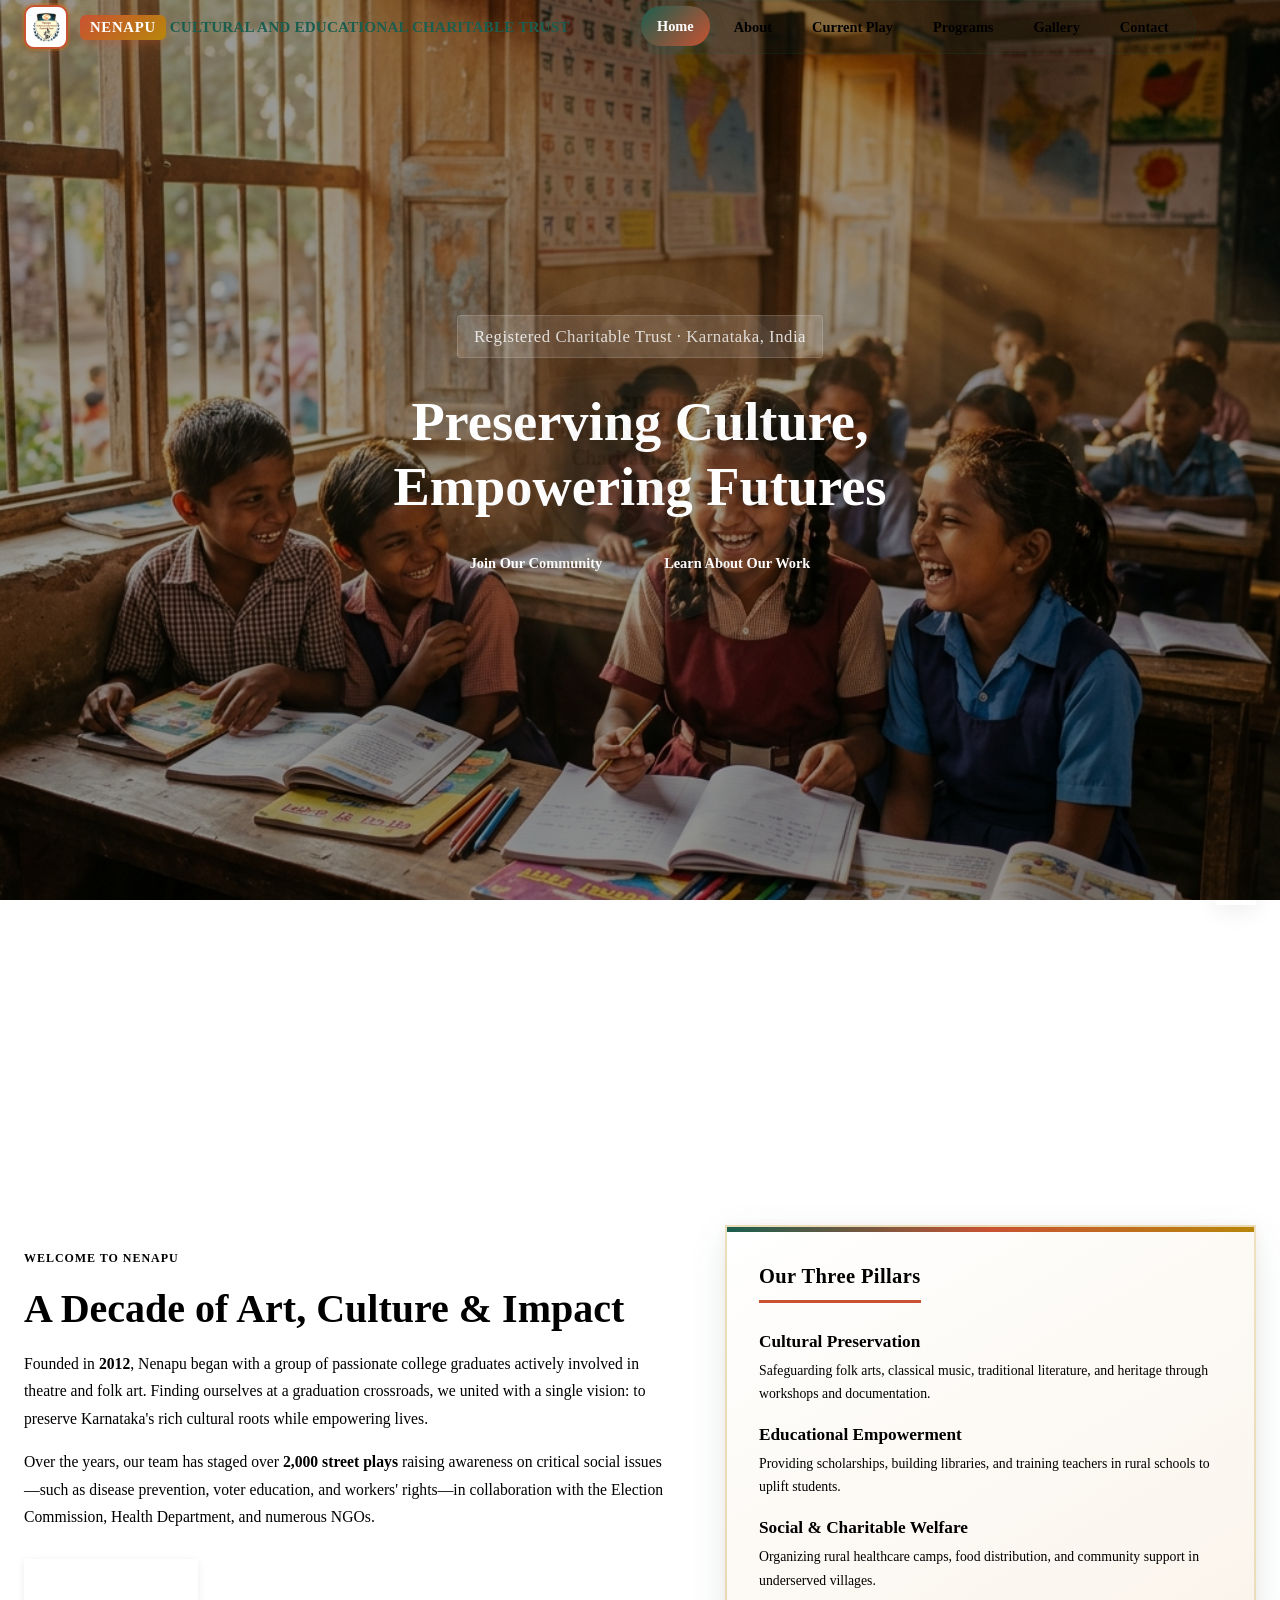
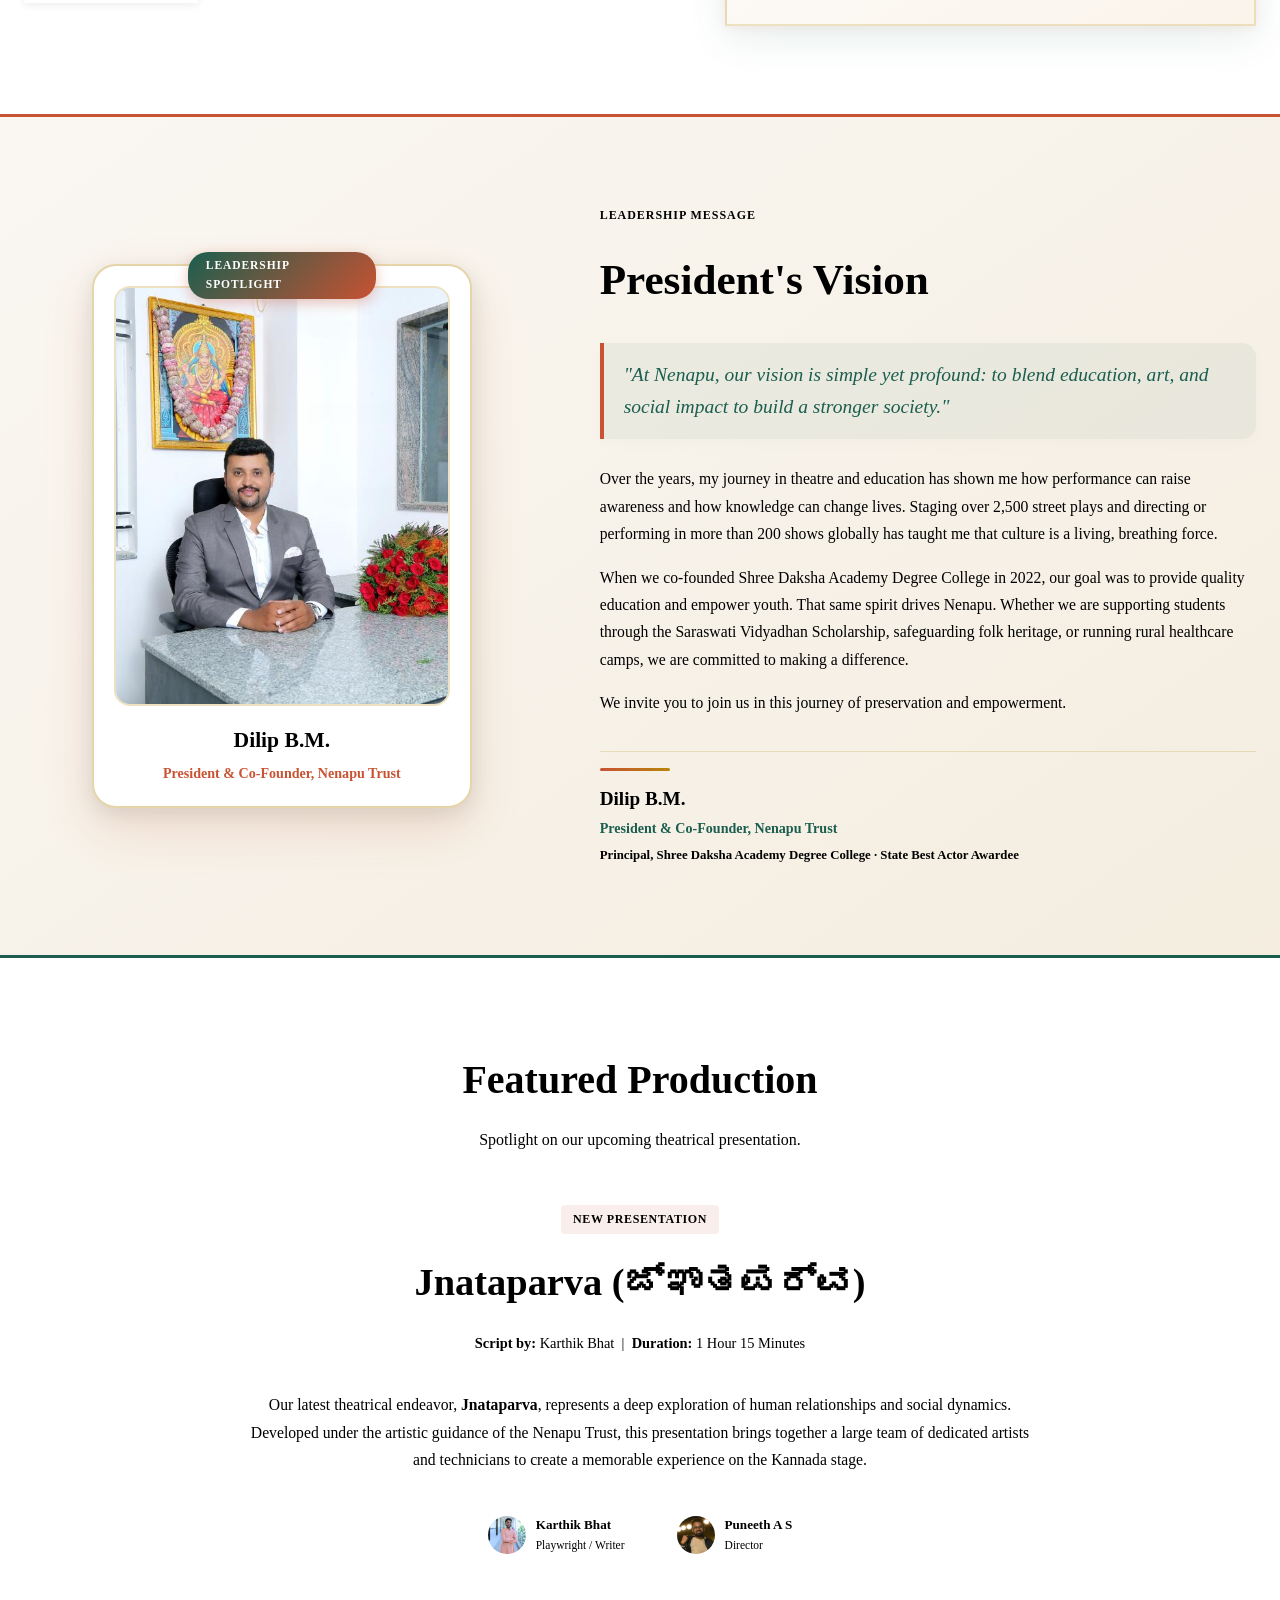
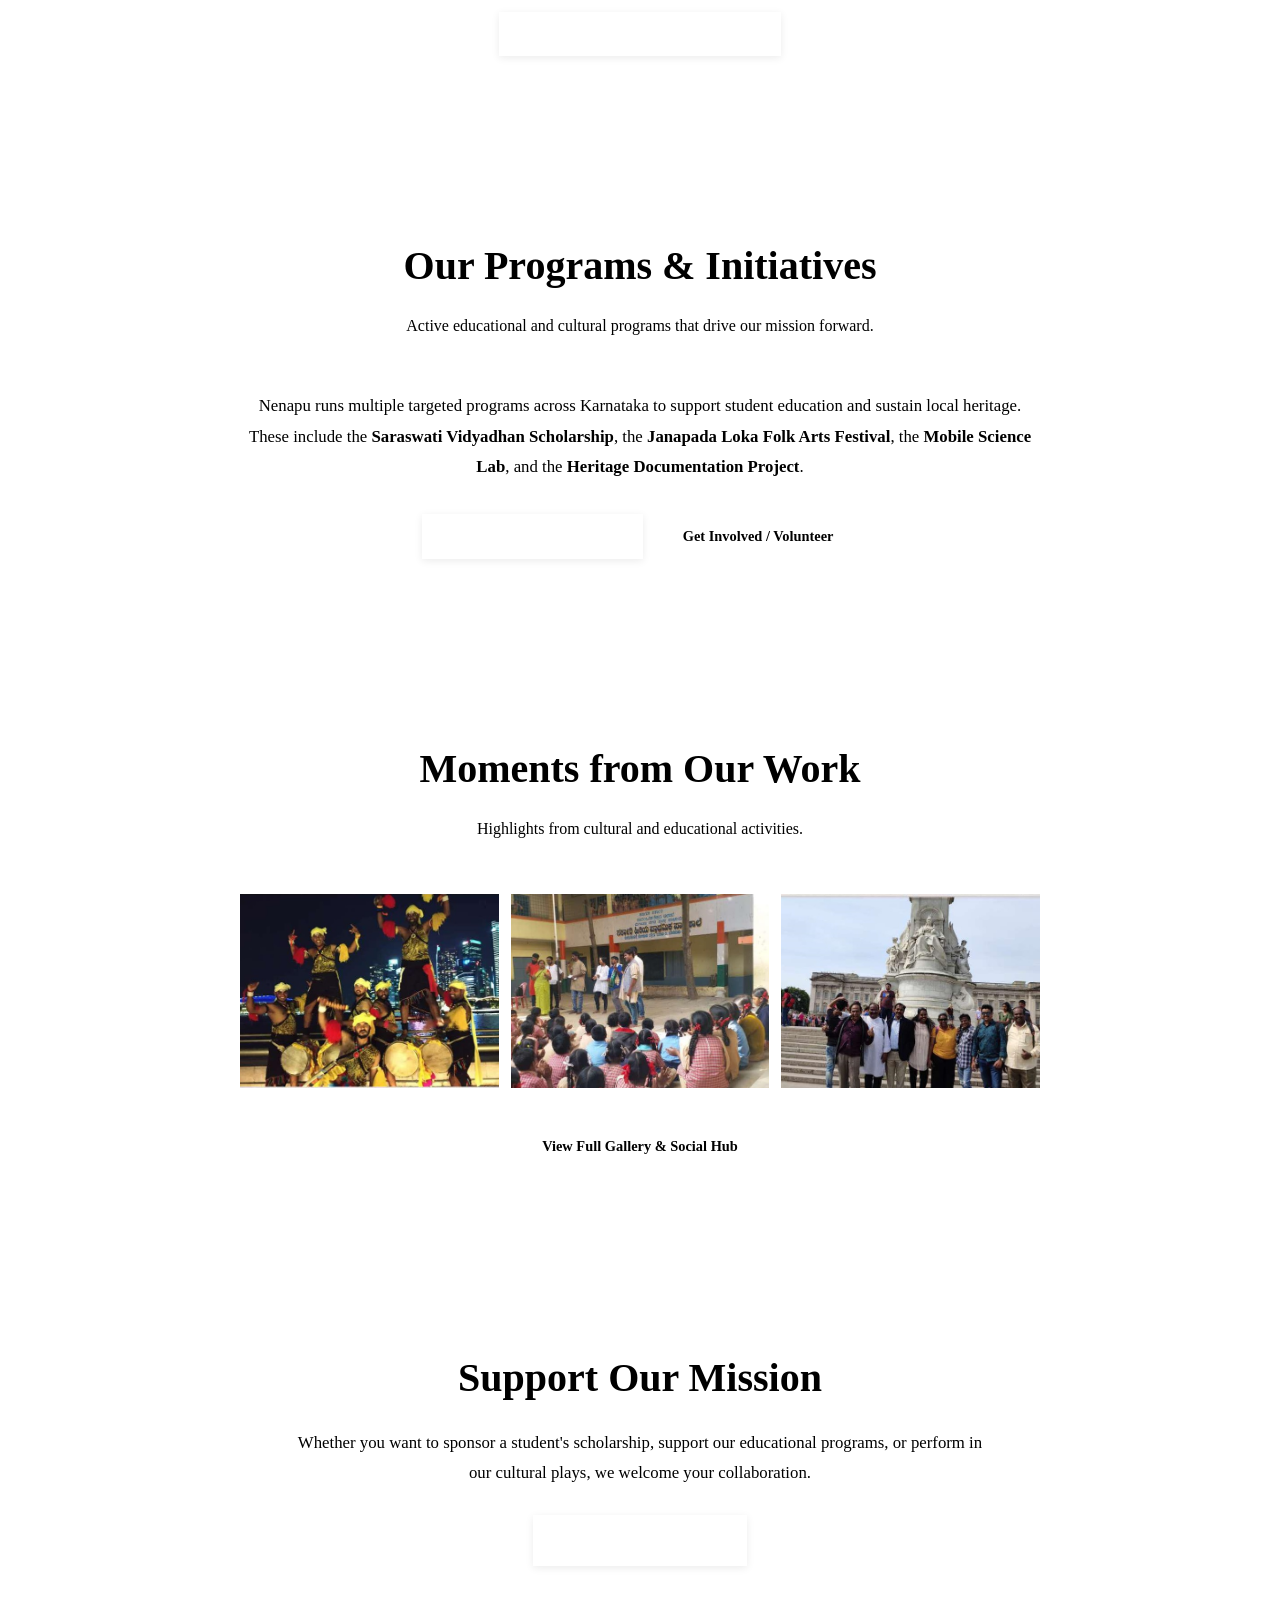
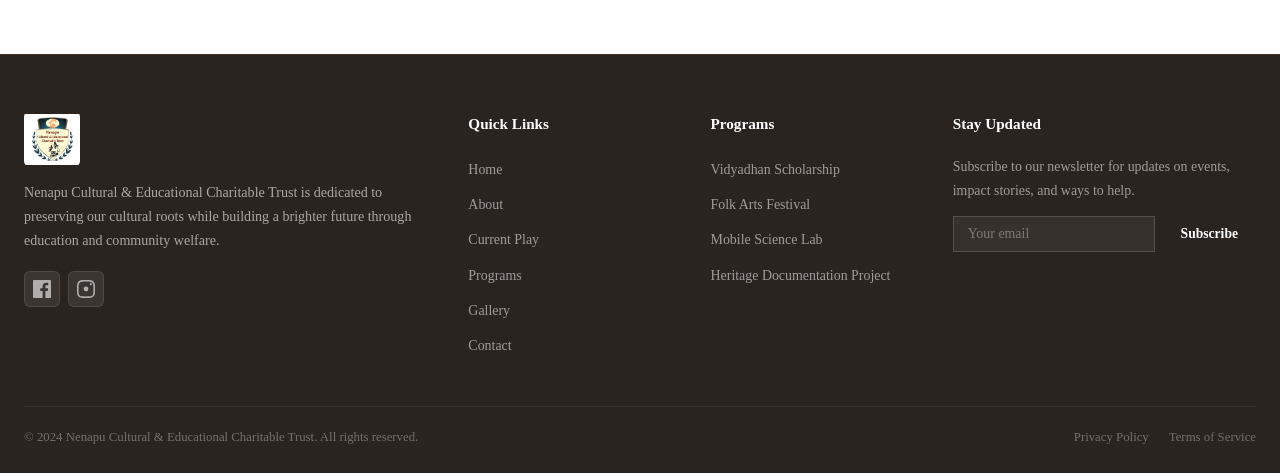
==== commit 12a27656: "Highlight brand name with signature gradient badge NENAPU CULTURAL AND EDUCATIONAL CHARITABLE TRUST " ====
--- a/index.html
+++ b/index.html
@@ -31,7 +31,7 @@
     <div class="container">
       <a href="index.html" class="nav-brand">
         <img src="88233827833.jpg" alt="Nenapu Trust Logo" class="logo-img" />
-        <span>NENAPU CULTURAL AND EDUCATIONAL CHARITABLE TRUST</span>
+        <span class="brand-title"><strong class="brand-highlight">NENAPU</strong> CULTURAL AND EDUCATIONAL CHARITABLE TRUST</span>
       </a>
 
       <div class="nav-links" id="navLinks">
--- a/styles.css
+++ b/styles.css
@@ -6,28 +6,29 @@
 /* ---------- Google Fonts ---------- */
 @import url('https://fonts.googleapis.com/css2?family=Source+Serif+4:ital,opsz,wght@0,8..60,300;0,8..60,400;0,8..60,600;0,8..60,700;1,8..60,400&family=DM+Sans:ital,opsz,wght@0,9..40,300;0,9..40,400;0,9..40,500;0,9..40,600;0,9..40,700;1,9..40,400&display=swap');
 
-/* ---------- CSS Custom Properties ---------- */
-:root {
-  /* Core palette — warm earthy tones from the trust logo */
-  --primary:        #1A6B5C;
-  --primary-dark:   #145A4D;
-  --primary-light:  #2A8B7A;
-  --secondary:      #C65D3E;
-  --secondary-dark: #A84E34;
-  --secondary-light:#D97B5F;
-  --accent:         #8B6914;
-
-  /* Warm neutral palette */
-  --gray-50:  #FAF8F5;
-  --gray-100: #F5F0EB;
-  --gray-200: #E8E0D8;
-  --gray-300: #D4C9BC;
-  --gray-400: #A89B8C;
-  --gray-500: #7A6E60;
-  --gray-600: #5A5044;
-  --gray-700: #3D352C;
-  --gray-800: #2A2420;
-  --gray-900: #1A1613;
+/* ---------- CSS Custom Properties ---------- *:root {
+  /* Core palette — organic handcrafted cultural & earthy tones */
+  --primary:        #1B5E4F;
+  --primary-dark:   #124237;
+  --primary-light:  #298571;
+  --secondary:      #C85232;
+  --secondary-dark: #A13D23;
+  --secondary-light:#E06F4F;
+  --accent:         #B8860B;
+  --accent-warm:    #D4AF37;
+  --accent-indigo:  #2B3E50;
+
+  /* Organic warm neutral palette */
+  --gray-50:  #FAF7F2;
+  --gray-100: #F3ECE2;
+  --gray-200: #E6DBCF;
+  --gray-300: #D2C2B1;
+  --gray-400: #A2907E;
+  --gray-500: #746454;
+  --gray-600: #524538;
+  --gray-700: #382E25;
+  --gray-800: #241D17;
+  --gray-900: #16110D;
 
   /* Typography */
   --font-heading: 'Source Serif 4', Georgia, serif;
@@ -36,9 +37,9 @@
   /* Sizing */
   --max-width: 1140px;
   --nav-height: 68px;
-  --radius-sm: 6px;
-  --radius-md: 10px;
-  --radius-lg: 12px;
+  --radius-sm: 8px;
+  --radius-md: 14px;
+  --radius-lg: 20px;
 
   /* Transitions */
   --ease-out: cubic-bezier(0.25, 0.46, 0.45, 0.94);
@@ -49,18 +50,17 @@
 
 /* ----- Light Theme ----- */
 [data-theme="light"] {
-  --bg-primary:      #FFFDF9;
-  --bg-secondary:    #F7F3ED;
-  --bg-tertiary:     #EDE7DD;
+  --bg-primary:      #FAF7F2;
+  --bg-secondary:    #F4EDE2;
+  --bg-tertiary:     #E8DEC8;
   --bg-card:         #FFFFFF;
-  --text-primary:    #2A2420;
-  --text-secondary:  #5A5044;
-  --text-muted:      #A89B8C;
-  --border-color:    rgba(26,36,32,0.10);
-  --shadow-color:    rgba(26,36,32,0.06);
-  --nav-bg:          rgba(255,253,249,0.95);
-  --hero-overlay:    linear-gradient(180deg, rgba(26,36,32,0.55) 0%, rgba(26,107,92,0.40) 100%);
-  --stat-bg:         #1A6B5C;
+  --text-primary:    #241D17;
+  --text-secondary:  #524538;
+  --border-color:    rgba(184, 134, 11, 0.16);
+  --shadow-color:    rgba(36, 29, 23, 0.07);
+  --nav-bg:          rgba(250, 247, 242, 0.95);
+  --hero-overlay:    linear-gradient(180deg, rgba(22, 17, 13, 0.60) 0%, rgba(27, 94, 79, 0.45) 100%);
+  --stat-bg:         #1B5E4F;
 }
 
 /* ---------- Reset & Base ---------- */
@@ -72,13 +72,17 @@
   color: var(--text-primary);
   line-height: 1.7;
   overflow-x: hidden;
+  -webkit-user-select: none;
+  -moz-user-select: none;
+  -ms-user-select: none;
+  user-select: none;
 }
 a { color: var(--primary); text-decoration: none; transition: color var(--transition-fast); }
 a:hover { color: var(--secondary); }
-img { max-width: 100%; height: auto; display: block; }
+img { max-width: 100%; height: auto; display: block; -webkit-user-drag: none; user-drag: none; }
 ul, ol { list-style: none; }
 button { cursor: pointer; font-family: inherit; border: none; outline: none; }
-input, textarea, select { font-family: inherit; outline: none; }
+input, textarea, select { font-family: inherit; outline: none; -webkit-user-select: text; -moz-user-select: text; -ms-user-select: text; user-select: text; }
 
 /* ---------- Utility ---------- */
 .container { max-width: var(--max-width); margin: 0 auto; padding: 0 24px; }
@@ -136,50 +140,92 @@
 .nav-brand {
   display: flex;
   align-items: center;
-  gap: 10px;
+  gap: 12px;
+  text-decoration: none;
+  transition: transform 0.25s ease;
+}
+.nav-brand:hover {
+  transform: translateY(-1px);
 }
 .nav-brand .logo-img {
-  width: 42px;
-  height: 42px;
+  width: 44px;
+  height: 44px;
   object-fit: contain;
-  border-radius: 4px;
-}
-.nav-brand span {
+  border-radius: 10px;
+  border: 2px solid #C85232;
+  box-shadow: 0 0 12px rgba(200, 82, 50, 0.35), 0 0 0 2px rgba(184, 134, 11, 0.3);
+  background: #FFFFFF;
+  padding: 2px;
+  transition: all 0.3s ease;
+}
+.nav-brand:hover .logo-img {
+  box-shadow: 0 0 16px rgba(200, 82, 50, 0.55), 0 0 0 2.5px #B8860B;
+  transform: scale(1.05);
+}
+.nav-brand span,
+.brand-title {
   font-family: var(--font-heading);
   font-size: 0.95rem;
+  font-weight: 800;
+  color: #1B5E4F;
+  line-height: 1.3;
+  letter-spacing: 0.01em;
+  transition: all 0.3s ease;
+  display: flex;
+  align-items: center;
+  flex-wrap: wrap;
+  gap: 4px;
+}
+.brand-highlight {
+  color: #FFFFFF !important;
+  background: linear-gradient(135deg, #C85232 0%, #B8860B 100%) !important;
+  padding: 3px 10px;
+  border-radius: 6px;
+  font-size: 0.92rem;
+  font-weight: 900;
+  letter-spacing: 0.05em;
+  box-shadow: 0 4px 12px rgba(200, 82, 50, 0.35);
+  display: inline-block;
+  transition: transform 0.3s ease, box-shadow 0.3s ease;
+}
+.nav-brand:hover .brand-highlight {
+  transform: scale(1.06);
+  box-shadow: 0 6px 16px rgba(200, 82, 50, 0.5);
+}
+.nav-brand:hover span,
+.nav-brand:hover .brand-title {
+  color: #C85232;
+}
+.nav-links {
+  display: flex;
+  align-items: center;
+  gap: 8px;
+  background: rgba(27, 94, 79, 0.08);
+  padding: 6px 10px;
+  border-radius: 30px;
+  border: 1px solid rgba(27, 94, 79, 0.16);
+  box-shadow: inset 0 1px 3px rgba(0, 0, 0, 0.04);
+}
+.nav-links a {
+  color: var(--text-secondary);
+  font-weight: 600;
+  font-size: 0.9rem;
+  padding: 8px 16px;
+  border-radius: 20px;
+  transition: all 0.28s cubic-bezier(0.25, 0.8, 0.25, 1);
+  position: relative;
+}
+.nav-links a:hover {
+  color: #C85232;
+  background: rgba(200, 82, 50, 0.14);
+  transform: translateY(-1px);
+}
+.nav-links a.active {
+  color: #FFFFFF !important;
+  background: linear-gradient(135deg, #1B5E4F 0%, #C85232 100%) !important;
   font-weight: 700;
-  color: var(--text-primary);
-  line-height: 1.25;
-  letter-spacing: 0.01em;
-}
-.nav-links {
-  display: flex;
-  align-items: center;
-  gap: 28px;
-}
-.nav-links a {
-  color: var(--text-secondary);
-  font-weight: 500;
-  font-size: 0.9rem;
-  position: relative;
-  padding: 4px 0;
-  transition: color var(--transition-fast);
-}
-.nav-links a::after {
-  content: '';
-  position: absolute;
-  bottom: -2px; left: 0;
-  width: 0; height: 2px;
-  background: var(--primary);
-  transition: width var(--transition-fast);
-}
-.nav-links a:hover,
-.nav-links a.active {
-  color: var(--primary);
-}
-.nav-links a:hover::after,
-.nav-links a.active::after {
-  width: 100%;
+  box-shadow: 0 4px 14px rgba(27, 94, 79, 0.35);
+  transform: translateY(-1px);
 }
 .nav-actions {
   display: flex;
@@ -376,15 +422,22 @@
   gap: 28px;
 }
 .pillar-card {
-  background: var(--bg-card);
-  border: 1px solid var(--border-color);
+  background: #FFFFFF;
+  border: 1.5px solid rgba(184, 134, 11, 0.2);
   border-radius: var(--radius-lg);
   overflow: hidden;
-  transition: box-shadow var(--transition-med), transform var(--transition-med);
-}
+  box-shadow: 0 10px 30px rgba(0, 0, 0, 0.05);
+  transition: all 0.35s cubic-bezier(0.25, 0.8, 0.25, 1);
+  position: relative;
+}
+.pillars-grid .pillar-card:nth-child(1) { border-top: 5px solid #1B5E4F; }
+.pillars-grid .pillar-card:nth-child(2) { border-top: 5px solid #C85232; }
+.pillars-grid .pillar-card:nth-child(3) { border-top: 5px solid #B8860B; }
+
 .pillar-card:hover {
-  transform: translateY(-3px);
-  box-shadow: 0 8px 30px rgba(0,0,0,0.07);
+  transform: translateY(-8px);
+  box-shadow: 0 20px 40px rgba(27, 94, 79, 0.16);
+  border-color: #C85232;
 }
 .pillar-card-img {
   height: 210px;
@@ -396,19 +449,22 @@
   transition: transform var(--transition-slow);
 }
 .pillar-card:hover .pillar-card-img img {
-  transform: scale(1.04);
+  transform: scale(1.06);
 }
 .pillar-card-body {
   padding: 24px;
 }
 .pillar-tag {
   display: inline-block;
-  font-size: 0.72rem;
-  font-weight: 600;
+  padding: 4px 12px;
+  border-radius: 20px;
+  font-size: 0.76rem;
+  font-weight: 800;
   text-transform: uppercase;
-  letter-spacing: 0.08em;
-  color: var(--primary);
-  margin-bottom: 8px;
+  letter-spacing: 0.06em;
+  color: #FFFFFF;
+  background: linear-gradient(135deg, #1B5E4F 0%, #C85232 100%);
+  margin-bottom: 12px;
 }
 .pillar-card-body h3 {
   font-family: var(--font-heading);
@@ -1125,32 +1181,38 @@
   line-height: 1.75;
 }
 .plays-card {
-  background: var(--bg-card);
-  border: 1px solid var(--border-color);
+  background: linear-gradient(150deg, #FFFFFF 0%, #FAF4EB 100%);
+  border: 2px solid rgba(184, 134, 11, 0.25);
   border-radius: var(--radius-lg);
   padding: 32px;
-  box-shadow: 0 4px 20px rgba(0,0,0,0.03);
+  box-shadow: 0 12px 36px rgba(27, 94, 79, 0.10), 0 2px 10px rgba(200, 82, 50, 0.08);
+  position: relative;
+  overflow: hidden;
+}
+.plays-card::before {
+  content: '';
+  position: absolute;
+  top: 0; left: 0; right: 0;
+  height: 5px;
+  background: linear-gradient(90deg, #1B5E4F 0%, #C85232 50%, #B8860B 100%);
 }
 .plays-card h4 {
   font-family: var(--font-heading);
-  font-size: 1.2rem;
+  font-size: 1.28rem;
   font-weight: 700;
   color: var(--text-primary);
   margin-bottom: 24px;
-  border-bottom: 2px solid var(--primary);
+  border-bottom: 3px solid #C85232;
   display: inline-block;
-  padding-bottom: 4px;
+  padding-bottom: 6px;
+  letter-spacing: 0.02em;
 }
 .plays-list {
   display: flex;
   flex-direction: column;
-  gap: 16px;
+  gap: 14px;
 }
 .plays-list li {
-  border-bottom: 1px solid var(--border-color);
-  padding-bottom: 8px;
-}
-.plays-list li:last-child {
   border-bottom: none;
   padding-bottom: 0;
 }
@@ -1160,39 +1222,64 @@
   gap: 16px;
   text-decoration: none;
   color: inherit;
-  padding: 8px;
+  padding: 12px 16px;
   border-radius: var(--radius-md);
-  transition: background var(--transition-fast), transform var(--transition-fast);
-}
+  background: #FFFFFF;
+  border: 1.5px solid rgba(184, 134, 11, 0.18);
+  transition: all 0.32s cubic-bezier(0.25, 0.8, 0.25, 1);
+  box-shadow: 0 4px 12px rgba(0, 0, 0, 0.03);
+  position: relative;
+}
+
+/* Individual play card eye-catching color accents */
+.plays-list li:nth-child(1) .play-item-link { border-left: 5px solid #C85232; }
+.plays-list li:nth-child(2) .play-item-link { border-left: 5px solid #1B5E4F; }
+.plays-list li:nth-child(3) .play-item-link { border-left: 5px solid #2B3E50; }
+.plays-list li:nth-child(4) .play-item-link { border-left: 5px solid #B8860B; }
+.plays-list li:nth-child(5) .play-item-link { border-left: 5px solid #008080; }
+.plays-list li:nth-child(6) .play-item-link { border-left: 5px solid #8E24AA; }
+
 .play-item-link:hover {
-  background: var(--bg-secondary);
-  transform: translateX(6px);
+  background: #FFFFFF;
+  border-color: #C85232;
+  transform: translateY(-3px) scale(1.015);
+  box-shadow: 0 10px 28px rgba(200, 82, 50, 0.18);
 }
 .play-thumb {
-  width: 72px;
-  height: 54px;
+  width: 78px;
+  height: 58px;
   object-fit: cover;
-  border-radius: 6px;
-  border: 1.5px solid var(--border-color);
+  border-radius: 8px;
+  border: 2px solid rgba(184, 134, 11, 0.2);
   flex-shrink: 0;
-  transition: all var(--transition-fast);
+  transition: all 0.3s ease;
 }
 .play-item-link:hover .play-thumb {
-  border-color: var(--primary);
-  transform: scale(1.05);
+  border-color: #C85232;
+  transform: scale(1.08);
 }
 .play-text {
   flex: 1;
 }
 .play-name {
-  font-size: 1.05rem;
-  font-weight: 600;
+  font-size: 1.08rem;
+  font-weight: 700;
   color: var(--text-primary);
 }
 .play-details {
-  font-size: 0.85rem;
-  color: var(--text-secondary);
-  margin-top: 2px;
+  font-size: 0.86rem;
+  color: var(--text-secondary);
+  margin-top: 3px;
+}
+.play-details strong {
+  display: inline-block;
+  background: linear-gradient(135deg, #1B5E4F 0%, #C85232 100%);
+  color: #FFFFFF;
+  padding: 2px 8px;
+  border-radius: 12px;
+  font-size: 0.78rem;
+  font-weight: 700;
+  margin-left: 6px;
 }
 
 /* ============================================
@@ -1350,11 +1437,13 @@
     position: fixed;
     top: var(--nav-height);
     left: 0; right: 0;
-    background: var(--bg-primary);
+    background: #FAF7F2;
     flex-direction: column;
-    padding: 20px;
-    gap: 14px;
-    border-bottom: 1px solid var(--border-color);
+    padding: 24px;
+    gap: 10px;
+    border-radius: 0 0 20px 20px;
+    border-bottom: 3px solid #C85232;
+    box-shadow: 0 16px 36px rgba(0, 0, 0, 0.12);
   }
   .nav-links.open { display: flex; }
   .hamburger { display: flex; }
@@ -1579,14 +1668,16 @@
    PRESIDENT'S NOTE SECTION
    ============================================ */
 .president-section {
-  background-color: var(--bg-primary);
-  border-top: 1px solid var(--border-color);
+  background: linear-gradient(145deg, #FAF7F2 0%, #F4EDE0 100%);
+  border-top: 3px solid #C85232;
+  border-bottom: 3px solid #1B5E4F;
   position: relative;
   z-index: 20;
+  overflow: hidden;
 }
 .president-grid {
   display: grid;
-  grid-template-columns: 0.85fr 1.15fr;
+  grid-template-columns: 0.88fr 1.12fr;
   gap: 60px;
   align-items: center;
 }
@@ -1595,93 +1686,123 @@
   justify-content: center;
 }
 .president-image-card {
-  background: var(--bg-card);
-  border: 1px solid var(--border-color);
-  border-radius: var(--radius-lg);
-  padding: 18px;
-  box-shadow: 0 10px 30px var(--shadow-color);
-  max-width: 360px;
+  background: #FFFFFF;
+  border: 2.5px solid rgba(184, 134, 11, 0.35);
+  border-radius: 24px;
+  padding: 20px;
+  box-shadow: 0 20px 50px rgba(200, 82, 50, 0.16), 0 6px 20px rgba(27, 94, 79, 0.12);
+  max-width: 380px;
   width: 100%;
-  transition: transform var(--transition-med), box-shadow var(--transition-med);
+  position: relative;
+  transition: all 0.35s cubic-bezier(0.25, 0.8, 0.25, 1);
+}
+.president-image-card::before {
+  content: 'LEADERSHIP SPOTLIGHT';
+  position: absolute;
+  top: -14px; left: 50%;
+  transform: translateX(-50%);
+  background: linear-gradient(135deg, #1B5E4F 0%, #C85232 100%);
+  color: #FFFFFF;
+  font-size: 0.72rem;
+  font-weight: 800;
+  padding: 4px 18px;
+  border-radius: 20px;
+  text-transform: uppercase;
+  letter-spacing: 0.08em;
+  box-shadow: 0 4px 14px rgba(200, 82, 50, 0.35);
 }
 .president-image-card:hover {
-  transform: translateY(-5px);
-  box-shadow: 0 15px 35px rgba(0,0,0,0.08);
+  transform: translateY(-8px);
+  box-shadow: 0 26px 60px rgba(200, 82, 50, 0.25);
+  border-color: #C85232;
 }
 .president-img {
   width: 100%;
   aspect-ratio: 4/5;
   object-fit: cover;
-  border-radius: var(--radius-md);
+  border-radius: 16px;
   margin-bottom: 16px;
-  border: 1px solid var(--border-color);
+  border: 2px solid rgba(184, 134, 11, 0.25);
+  box-shadow: inset 0 0 20px rgba(0,0,0,0.1);
+  transition: transform 0.4s ease;
+}
+.president-image-card:hover .president-img {
+  transform: scale(1.02);
 }
 .president-caption {
   text-align: center;
 }
 .president-caption h4 {
   font-family: var(--font-heading);
-  font-size: 1.25rem;
+  font-size: 1.35rem;
+  font-weight: 800;
+  color: var(--text-primary);
+  margin-bottom: 4px;
+}
+.president-caption p {
+  font-size: 0.88rem;
+  color: #C85232;
   font-weight: 700;
-  color: var(--text-primary);
-  margin-bottom: 4px;
-}
-.president-caption p {
-  font-size: 0.85rem;
-  color: var(--text-secondary);
-  font-weight: 500;
 }
 .president-content {
+  display: flex;
+  flex-direction: column;
+  gap: 18px;
+}
+.president-content h2 {
+  font-family: var(--font-heading);
+  font-size: clamp(2rem, 3.8vw, 2.7rem);
+  font-weight: 800;
+  color: var(--text-primary);
+  margin-bottom: 8px;
+  position: relative;
+}
+.president-note-body {
   display: flex;
   flex-direction: column;
   gap: 16px;
 }
-.president-content h2 {
-  font-family: var(--font-heading);
-  font-size: clamp(1.8rem, 3.5vw, 2.5rem);
-  font-weight: 700;
-  color: var(--text-primary);
-  margin-bottom: 8px;
-}
-.president-note-body {
-  display: flex;
-  flex-direction: column;
-  gap: 14px;
-}
 .president-note-body p {
-  font-size: 0.95rem;
-  color: var(--text-secondary);
-  line-height: 1.7;
+  font-size: 0.98rem;
+  color: var(--text-secondary);
+  line-height: 1.75;
 }
 .president-note-body .quote-intro {
   font-family: var(--font-heading);
-  font-size: 1.15rem;
+  font-size: 1.22rem;
   font-style: italic;
-  color: var(--primary);
-  line-height: 1.6;
-  border-left: 3px solid var(--secondary);
-  padding-left: 16px;
-  margin-bottom: 8px;
+  color: #1B5E4F;
+  line-height: 1.65;
+  background: rgba(27, 94, 79, 0.06);
+  border-left: 4px solid #C85232;
+  padding: 16px 20px;
+  border-radius: 0 14px 14px 0;
+  margin-bottom: 10px;
+  box-shadow: 0 4px 16px rgba(0, 0, 0, 0.02);
 }
 .president-signature {
-  margin-top: 12px;
+  margin-top: 16px;
+  padding-top: 16px;
+  border-top: 1.5px solid rgba(184, 134, 11, 0.2);
 }
 .president-signature .signature-line {
-  width: 60px;
-  height: 2px;
-  background: var(--secondary);
+  width: 70px;
+  height: 3px;
+  background: linear-gradient(90deg, #C85232, #B8860B);
   margin-bottom: 12px;
+  border-radius: 2px;
 }
 .president-signature h5 {
   font-family: var(--font-heading);
-  font-size: 1.15rem;
-  font-weight: 700;
+  font-size: 1.2rem;
+  font-weight: 800;
   color: var(--text-primary);
   margin-bottom: 2px;
 }
 .president-signature p {
-  font-size: 0.85rem;
-  color: var(--text-secondary);
+  font-size: 0.88rem;
+  color: #1B5E4F;
+  font-weight: 600;
 }
 
 @media (max-width: 1024px) {
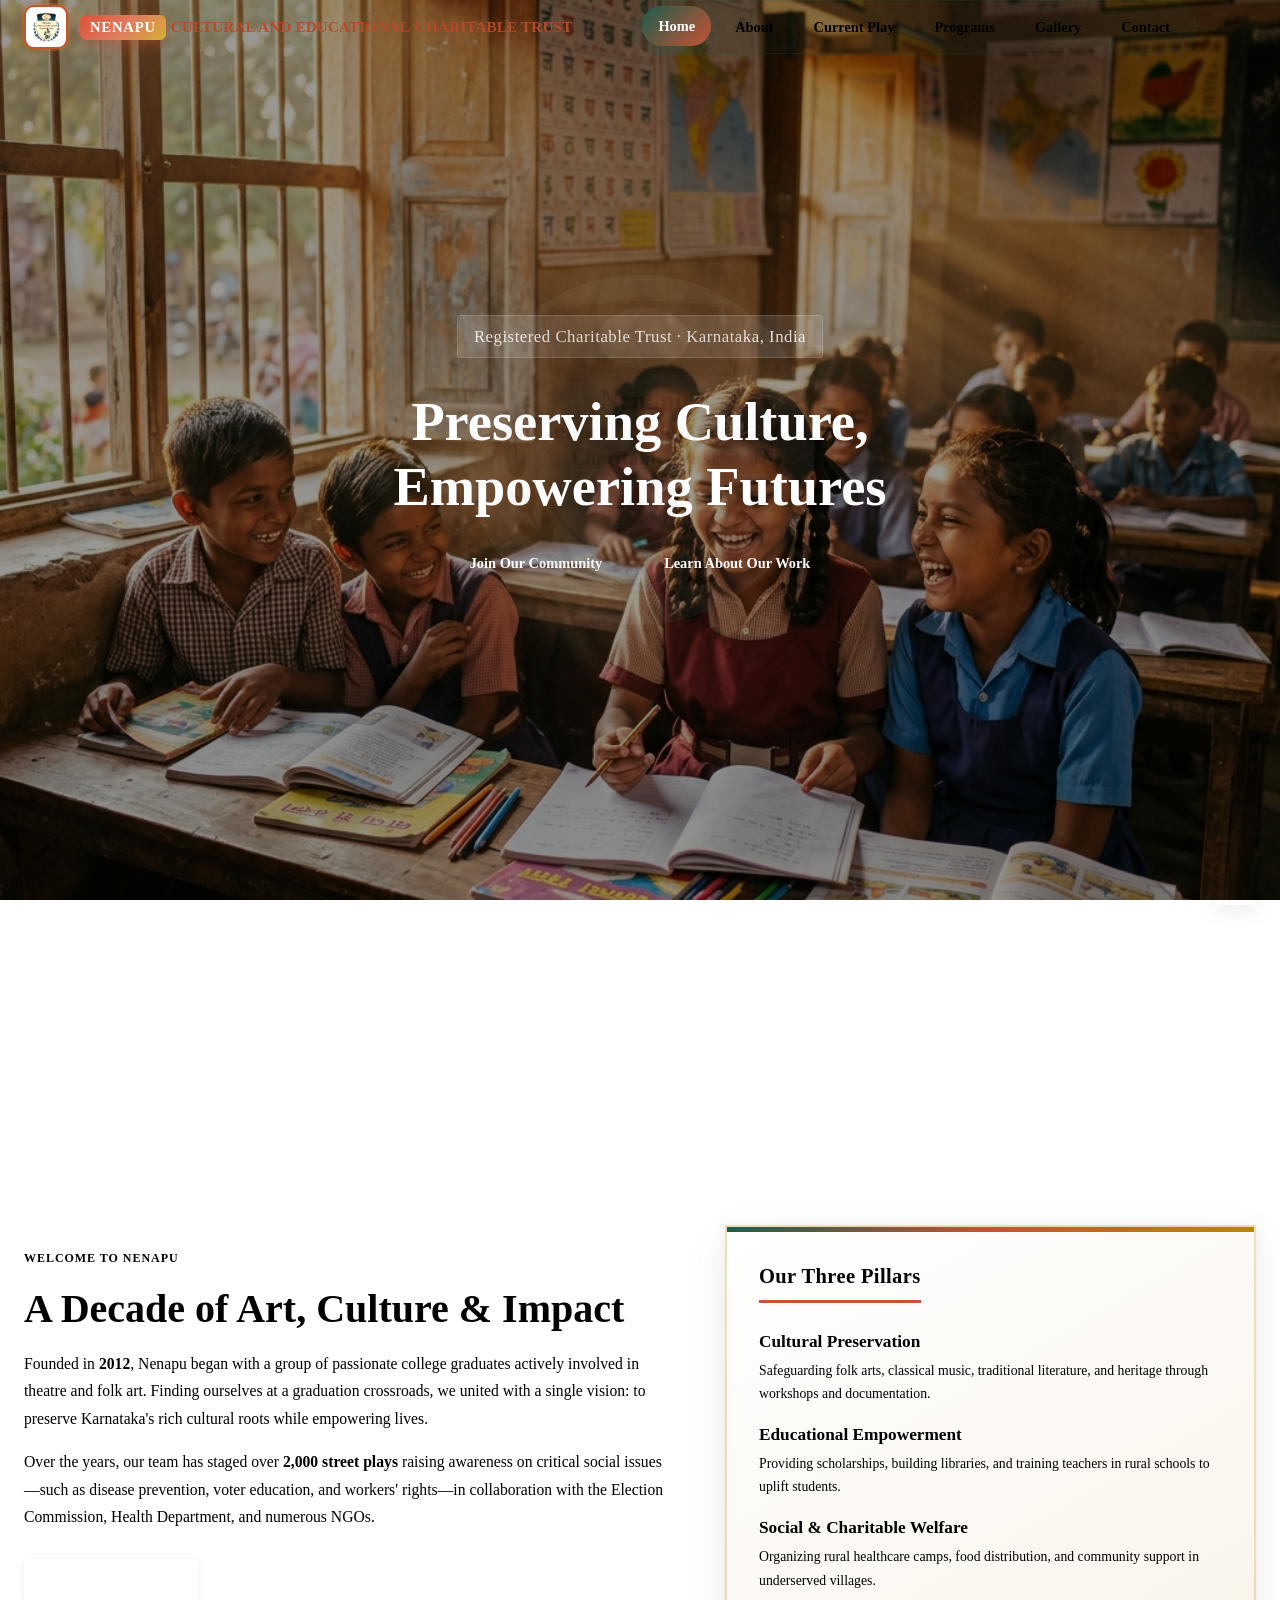
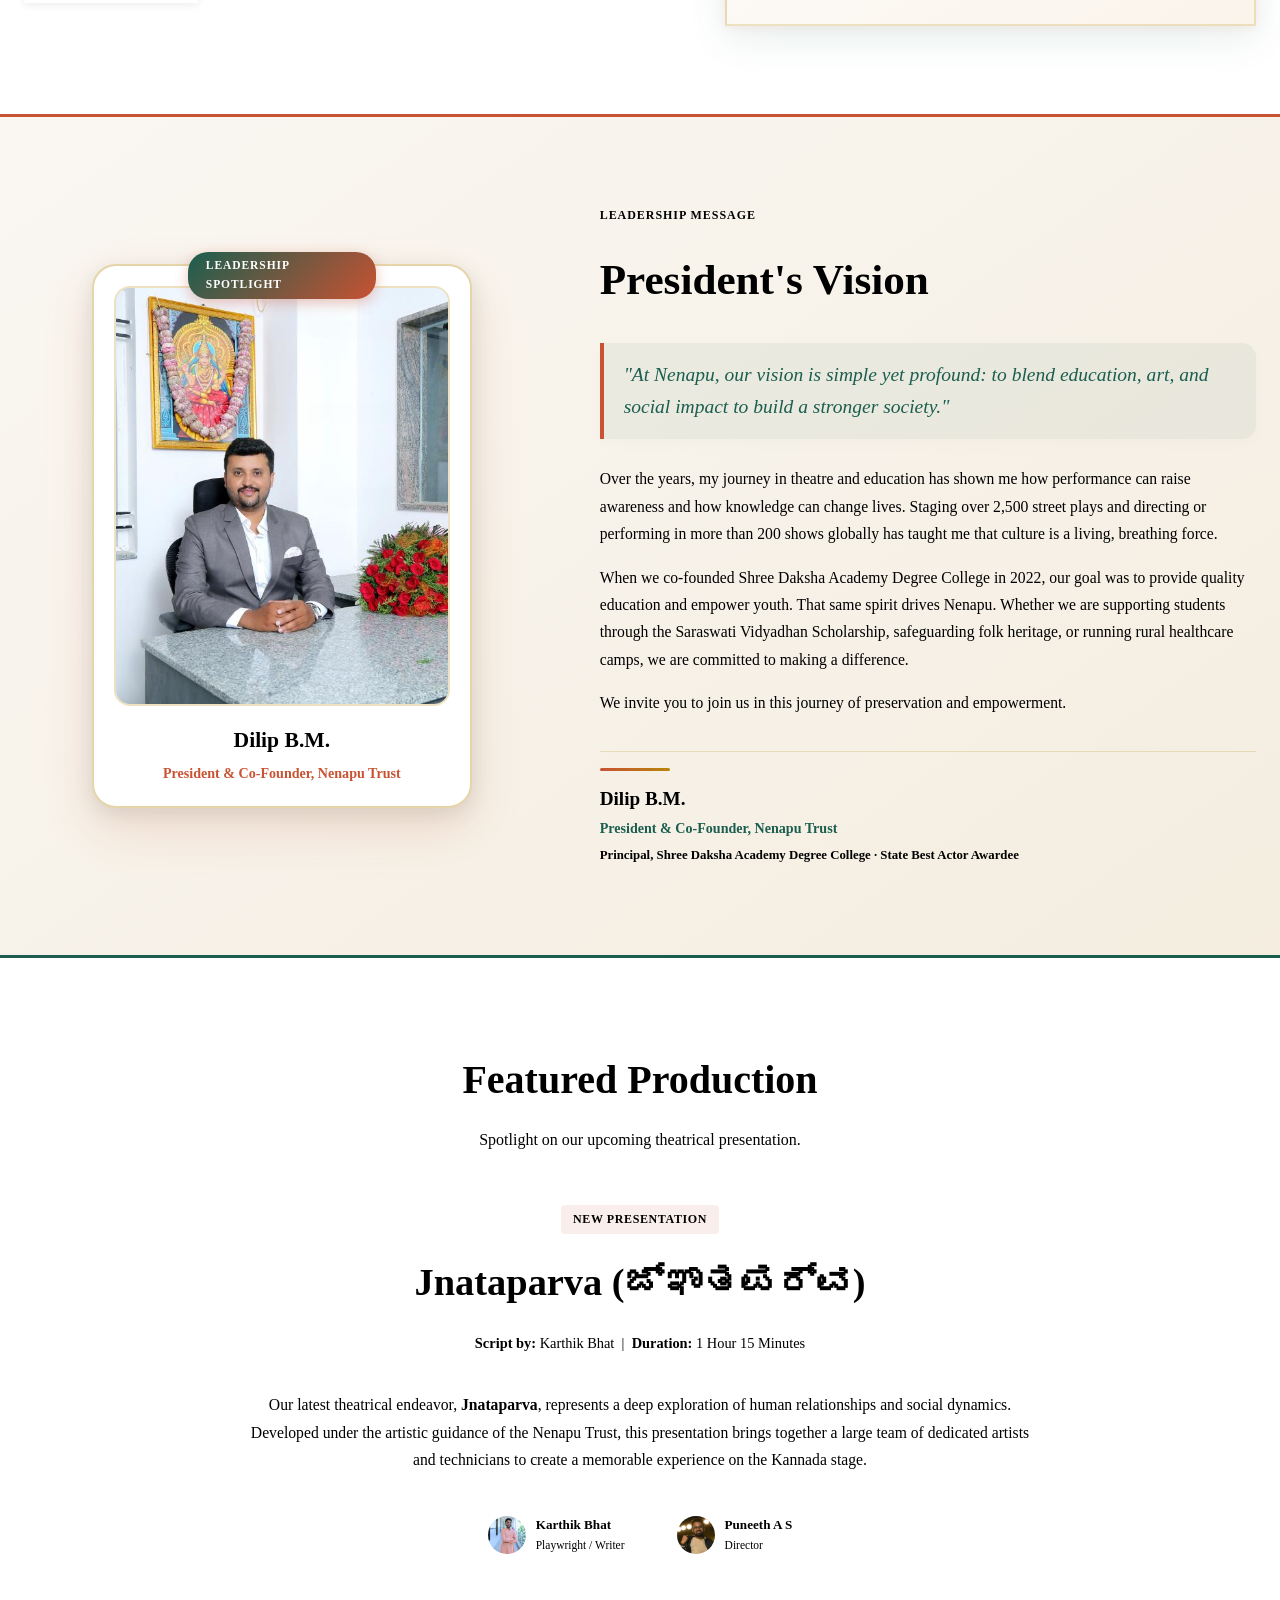
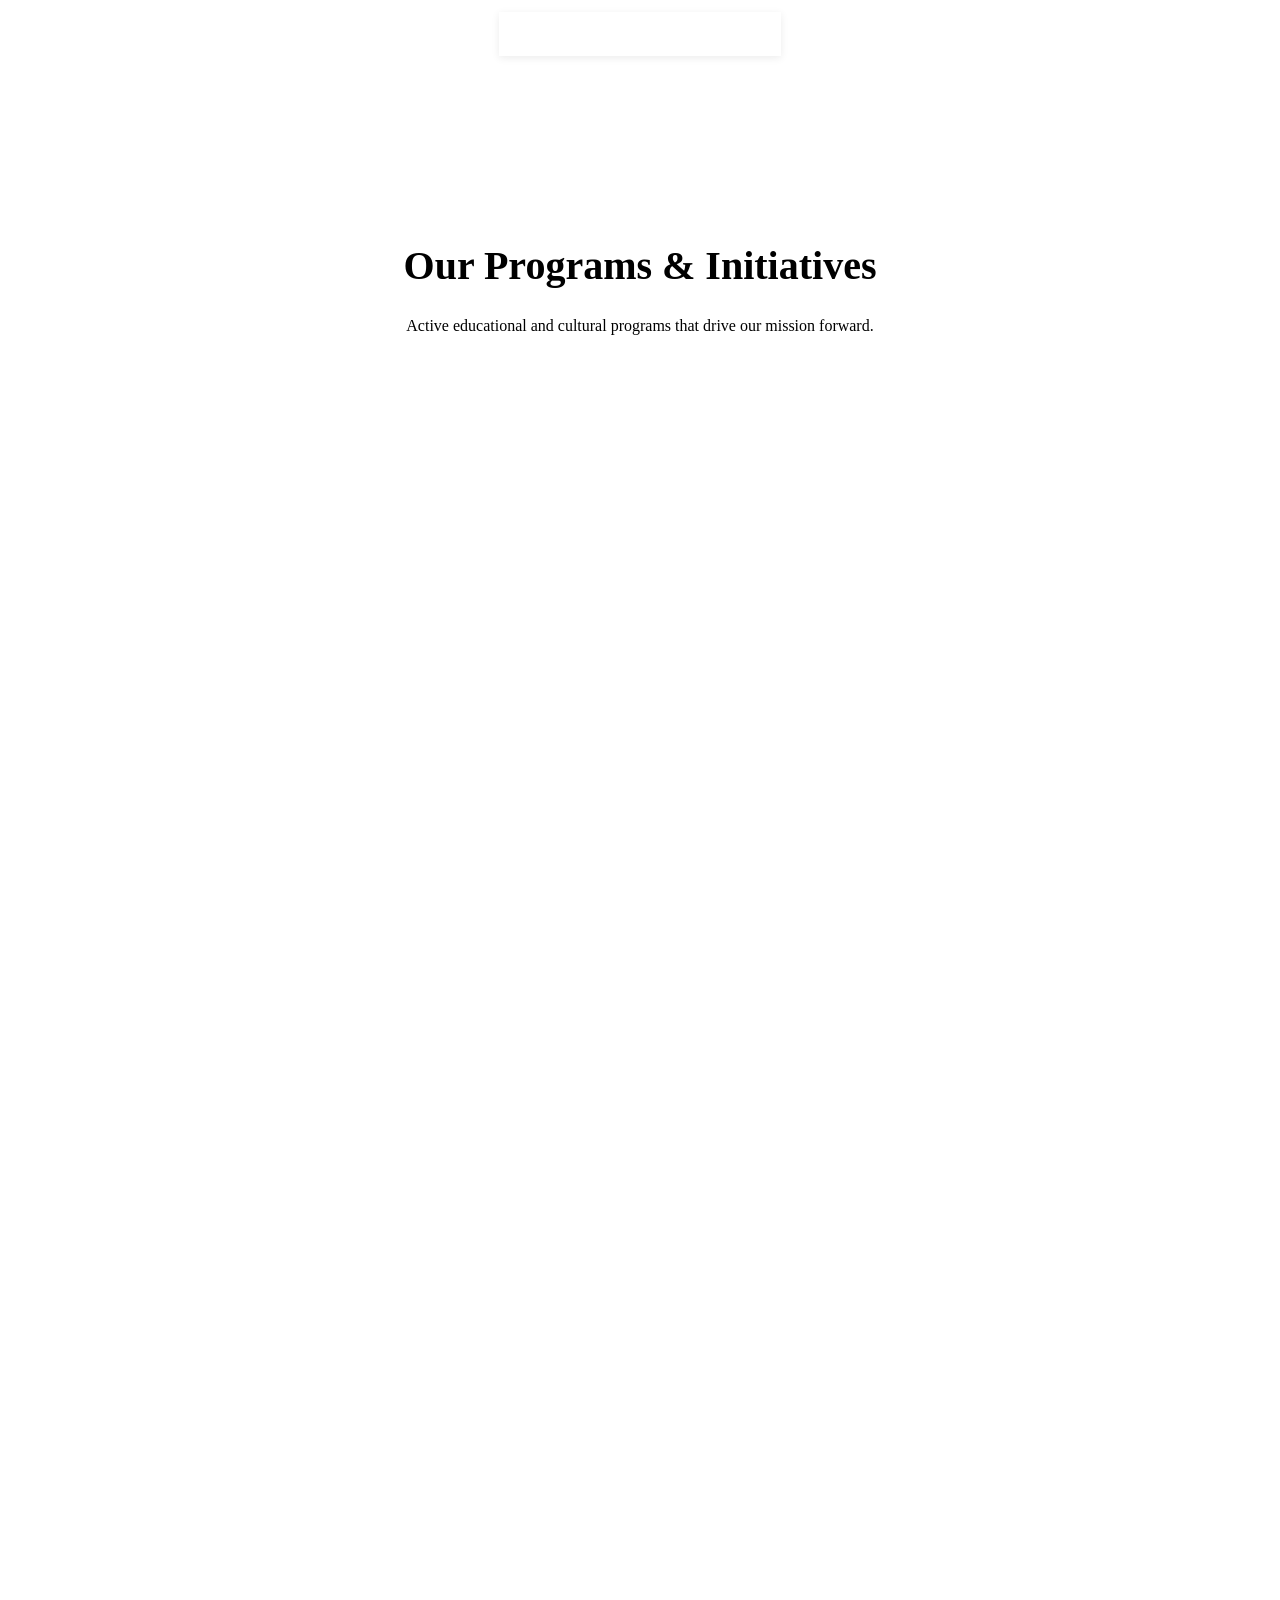
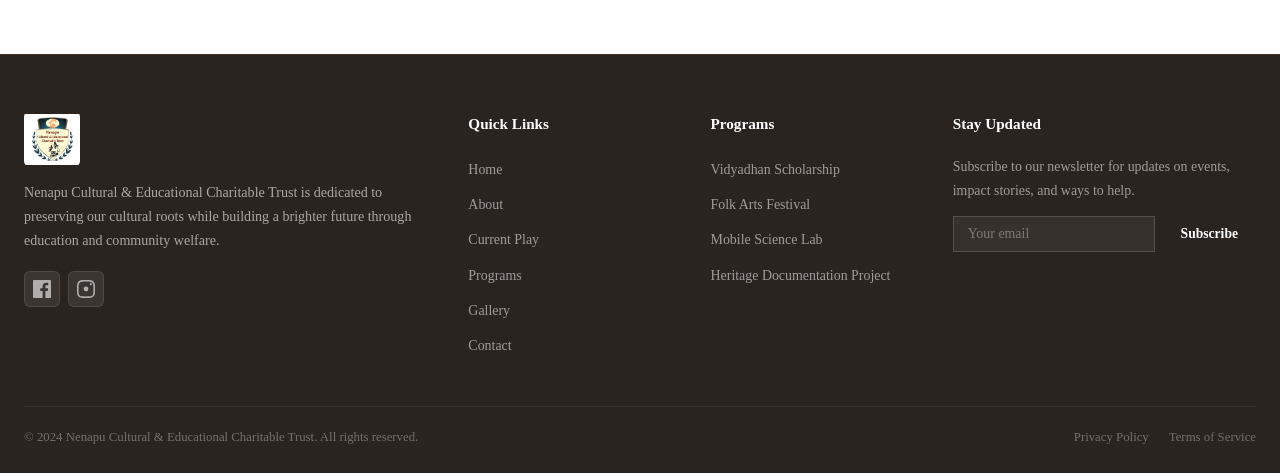
==== commit 6463deaa: "Apply eye-warming terracotta, warm copper, and sandalwood gold color palette to NENAPU CULTURAL AND " ====
--- a/index.html
+++ b/index.html
@@ -31,7 +31,7 @@
     <div class="container">
       <a href="index.html" class="nav-brand">
         <img src="88233827833.jpg" alt="Nenapu Trust Logo" class="logo-img" />
-        <span class="brand-title"><strong class="brand-highlight">NENAPU</strong> CULTURAL AND EDUCATIONAL CHARITABLE TRUST</span>
+        <span class="brand-title"><strong class="brand-highlight">NENAPU</strong> <span class="brand-warm-sub">CULTURAL AND EDUCATIONAL</span> <span class="brand-warm-accent">CHARITABLE TRUST</span></span>
       </a>
 
       <div class="nav-links" id="navLinks">
--- a/styles.css
+++ b/styles.css
@@ -167,34 +167,47 @@
   font-family: var(--font-heading);
   font-size: 0.95rem;
   font-weight: 800;
-  color: #1B5E4F;
+  color: #B84A2A;
   line-height: 1.3;
   letter-spacing: 0.01em;
   transition: all 0.3s ease;
   display: flex;
   align-items: center;
   flex-wrap: wrap;
-  gap: 4px;
+  gap: 5px;
 }
 .brand-highlight {
   color: #FFFFFF !important;
-  background: linear-gradient(135deg, #C85232 0%, #B8860B 100%) !important;
+  background: linear-gradient(135deg, #D95338 0%, #E07A5F 50%, #D4AF37 100%) !important;
   padding: 3px 10px;
   border-radius: 6px;
   font-size: 0.92rem;
   font-weight: 900;
   letter-spacing: 0.05em;
-  box-shadow: 0 4px 12px rgba(200, 82, 50, 0.35);
+  box-shadow: 0 4px 14px rgba(217, 83, 56, 0.38);
   display: inline-block;
   transition: transform 0.3s ease, box-shadow 0.3s ease;
+  -webkit-text-fill-color: initial;
+}
+.brand-warm-sub {
+  color: #B84A2A; /* Warm Copper Terracotta */
+  font-weight: 800;
+  transition: color 0.3s ease;
+}
+.brand-warm-accent {
+  color: #B8860B; /* Warm Sandalwood Amber Gold */
+  font-weight: 800;
+  transition: color 0.3s ease;
 }
 .nav-brand:hover .brand-highlight {
   transform: scale(1.06);
-  box-shadow: 0 6px 16px rgba(200, 82, 50, 0.5);
-}
-.nav-brand:hover span,
-.nav-brand:hover .brand-title {
-  color: #C85232;
+  box-shadow: 0 6px 18px rgba(217, 83, 56, 0.5);
+}
+.nav-brand:hover .brand-warm-sub {
+  color: #D95338;
+}
+.nav-brand:hover .brand-warm-accent {
+  color: #D4AF37;
 }
 .nav-links {
   display: flex;
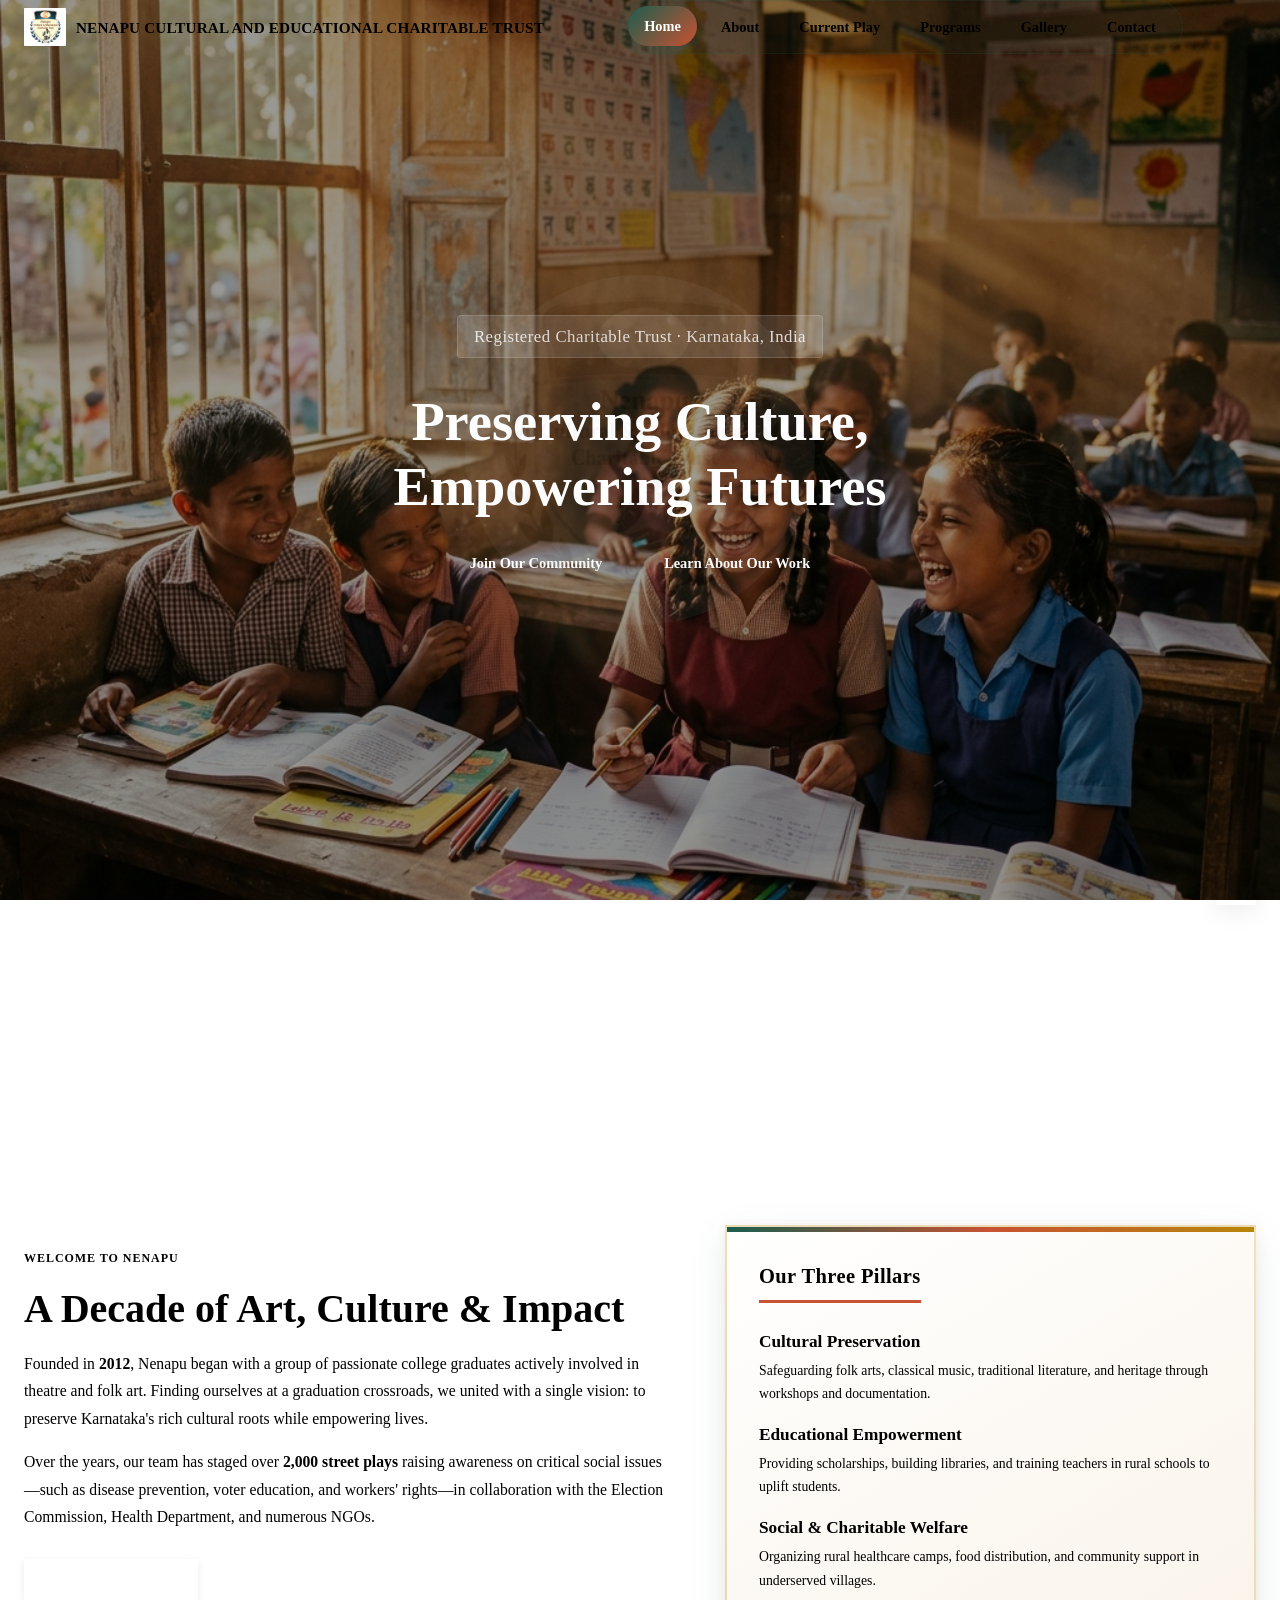
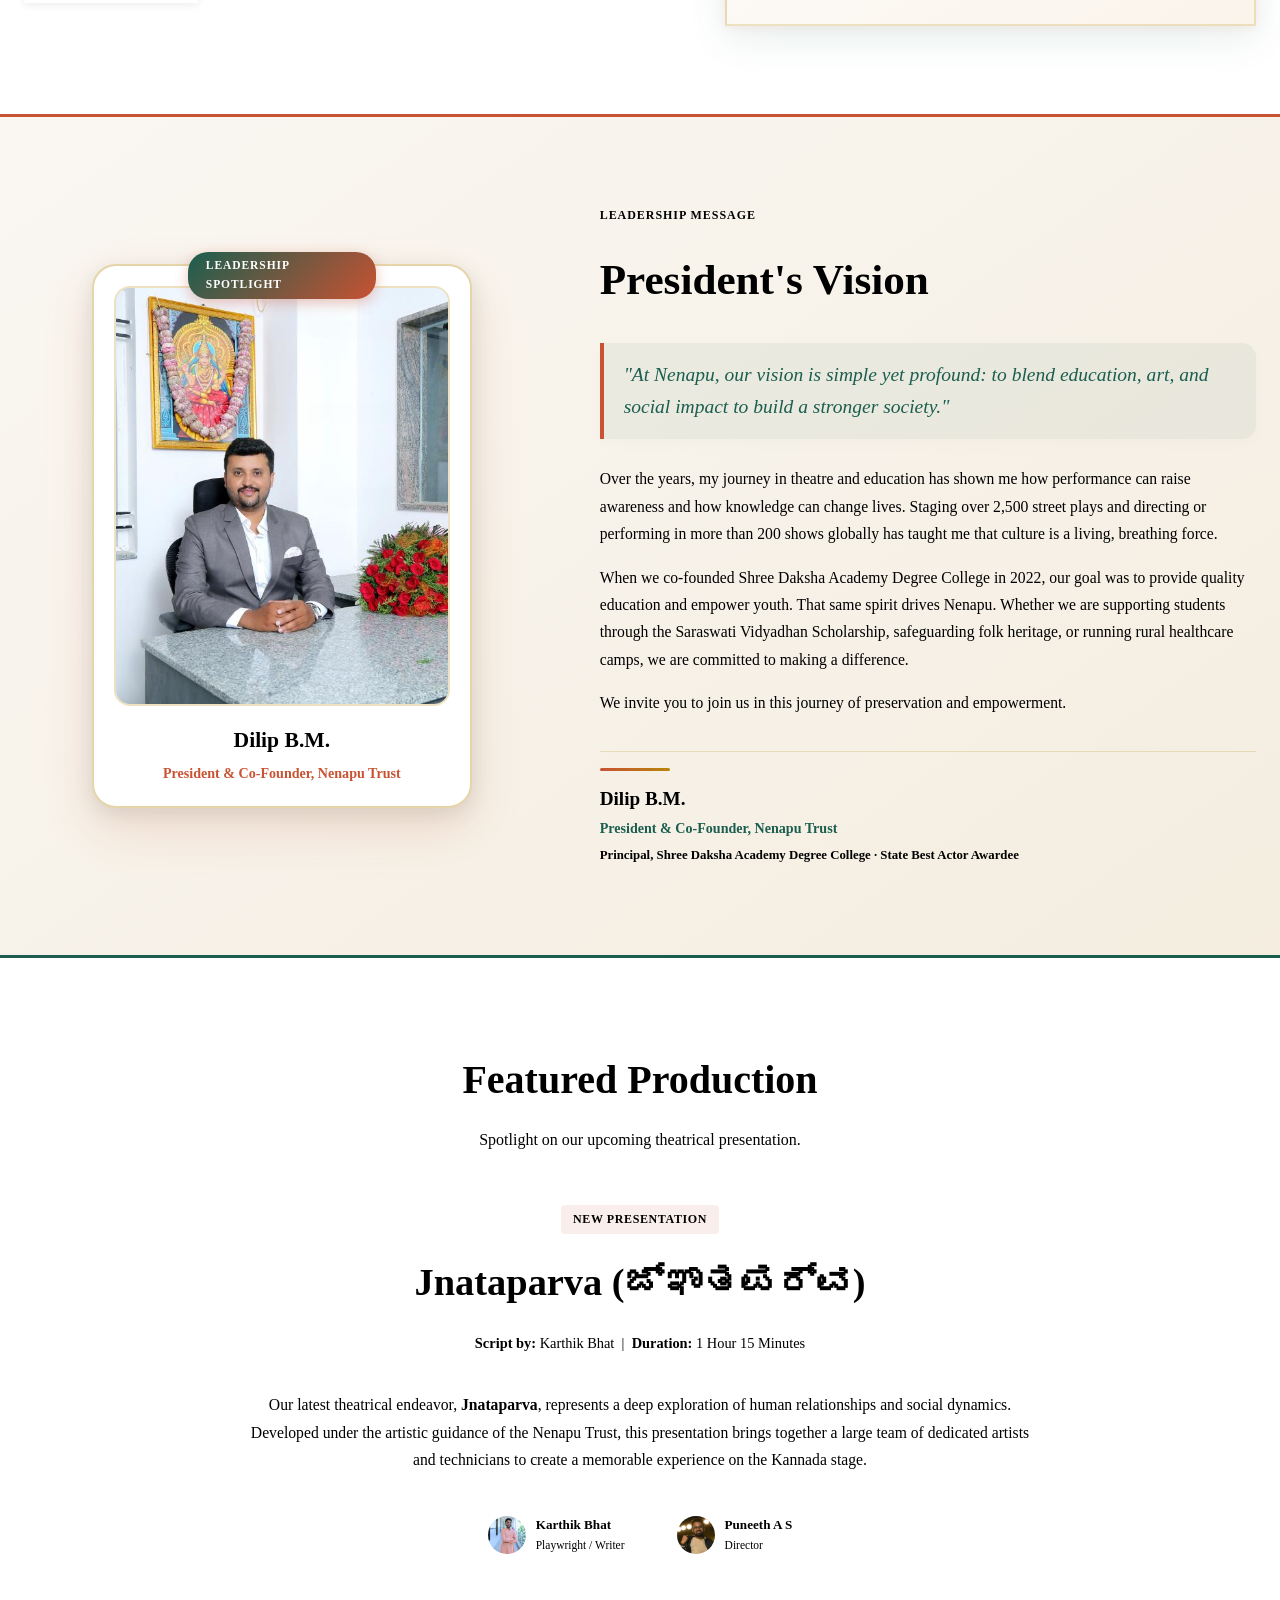
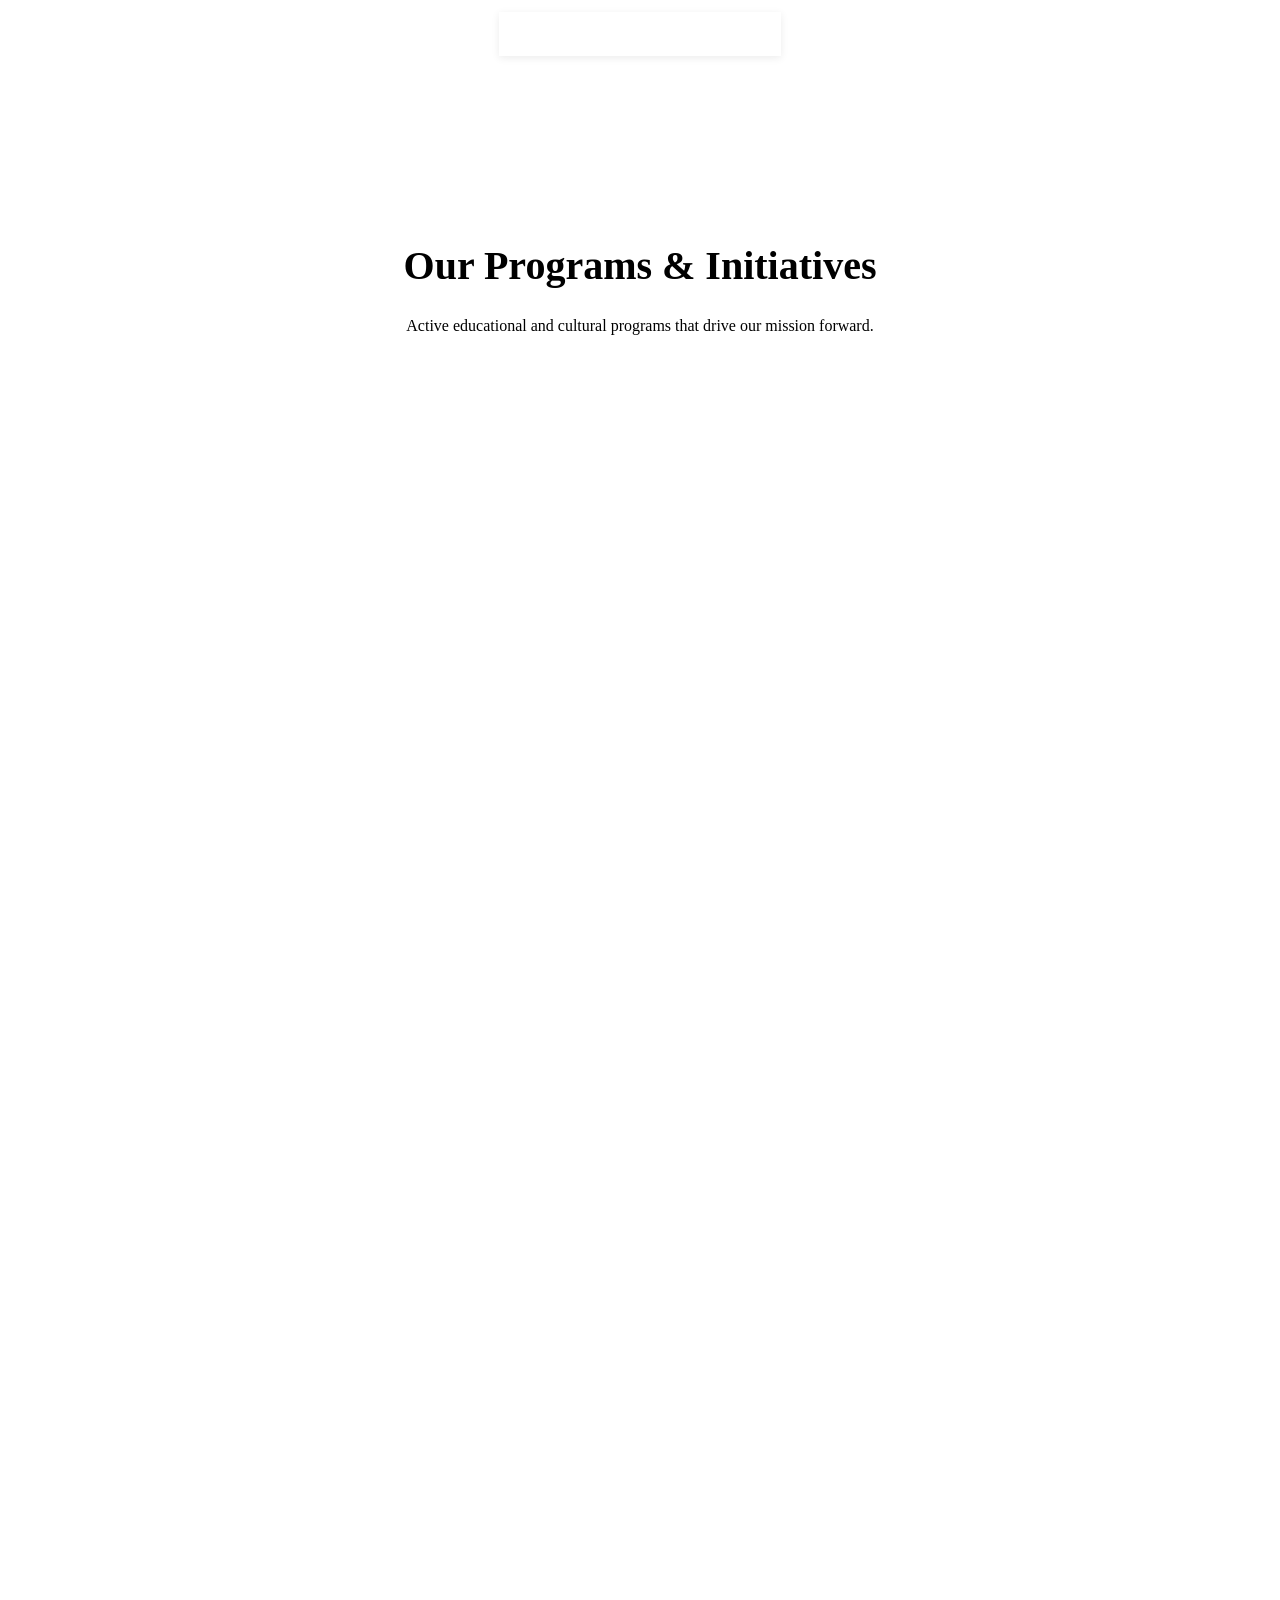
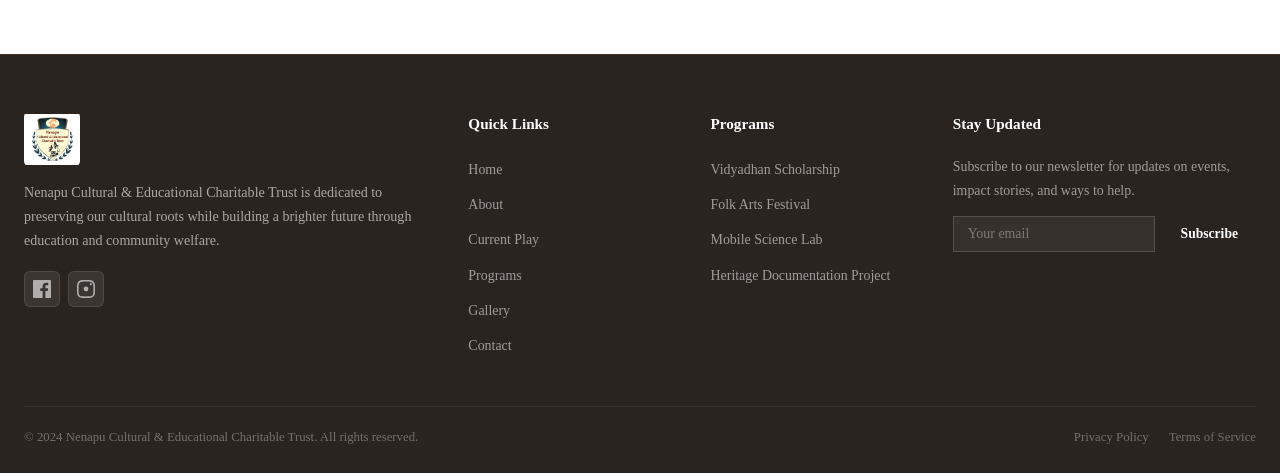
==== commit 93d68f9d: "Remove highlights from brand name and logo for clean unadorned header layout" ====
--- a/index.html
+++ b/index.html
@@ -31,7 +31,7 @@
     <div class="container">
       <a href="index.html" class="nav-brand">
         <img src="88233827833.jpg" alt="Nenapu Trust Logo" class="logo-img" />
-        <span class="brand-title"><strong class="brand-highlight">NENAPU</strong> <span class="brand-warm-sub">CULTURAL AND EDUCATIONAL</span> <span class="brand-warm-accent">CHARITABLE TRUST</span></span>
+        <span>NENAPU CULTURAL AND EDUCATIONAL CHARITABLE TRUST</span>
       </a>
 
       <div class="nav-links" id="navLinks">
--- a/styles.css
+++ b/styles.css
@@ -140,74 +140,26 @@
 .nav-brand {
   display: flex;
   align-items: center;
-  gap: 12px;
+  gap: 10px;
   text-decoration: none;
-  transition: transform 0.25s ease;
-}
-.nav-brand:hover {
-  transform: translateY(-1px);
 }
 .nav-brand .logo-img {
-  width: 44px;
-  height: 44px;
+  width: 42px;
+  height: 42px;
   object-fit: contain;
-  border-radius: 10px;
-  border: 2px solid #C85232;
-  box-shadow: 0 0 12px rgba(200, 82, 50, 0.35), 0 0 0 2px rgba(184, 134, 11, 0.3);
-  background: #FFFFFF;
-  padding: 2px;
-  transition: all 0.3s ease;
-}
-.nav-brand:hover .logo-img {
-  box-shadow: 0 0 16px rgba(200, 82, 50, 0.55), 0 0 0 2.5px #B8860B;
-  transform: scale(1.05);
-}
-.nav-brand span,
-.brand-title {
+  border-radius: 4px;
+}
+.nav-brand span {
   font-family: var(--font-heading);
   font-size: 0.95rem;
-  font-weight: 800;
-  color: #B84A2A;
-  line-height: 1.3;
+  font-weight: 700;
+  color: var(--text-primary);
+  line-height: 1.25;
   letter-spacing: 0.01em;
-  transition: all 0.3s ease;
-  display: flex;
-  align-items: center;
-  flex-wrap: wrap;
-  gap: 5px;
-}
-.brand-highlight {
-  color: #FFFFFF !important;
-  background: linear-gradient(135deg, #D95338 0%, #E07A5F 50%, #D4AF37 100%) !important;
-  padding: 3px 10px;
-  border-radius: 6px;
-  font-size: 0.92rem;
-  font-weight: 900;
-  letter-spacing: 0.05em;
-  box-shadow: 0 4px 14px rgba(217, 83, 56, 0.38);
-  display: inline-block;
-  transition: transform 0.3s ease, box-shadow 0.3s ease;
-  -webkit-text-fill-color: initial;
-}
-.brand-warm-sub {
-  color: #B84A2A; /* Warm Copper Terracotta */
-  font-weight: 800;
-  transition: color 0.3s ease;
-}
-.brand-warm-accent {
-  color: #B8860B; /* Warm Sandalwood Amber Gold */
-  font-weight: 800;
-  transition: color 0.3s ease;
-}
-.nav-brand:hover .brand-highlight {
-  transform: scale(1.06);
-  box-shadow: 0 6px 18px rgba(217, 83, 56, 0.5);
-}
-.nav-brand:hover .brand-warm-sub {
-  color: #D95338;
-}
-.nav-brand:hover .brand-warm-accent {
-  color: #D4AF37;
+  transition: color var(--transition-fast);
+}
+.nav-brand:hover span {
+  color: var(--primary);
 }
 .nav-links {
   display: flex;
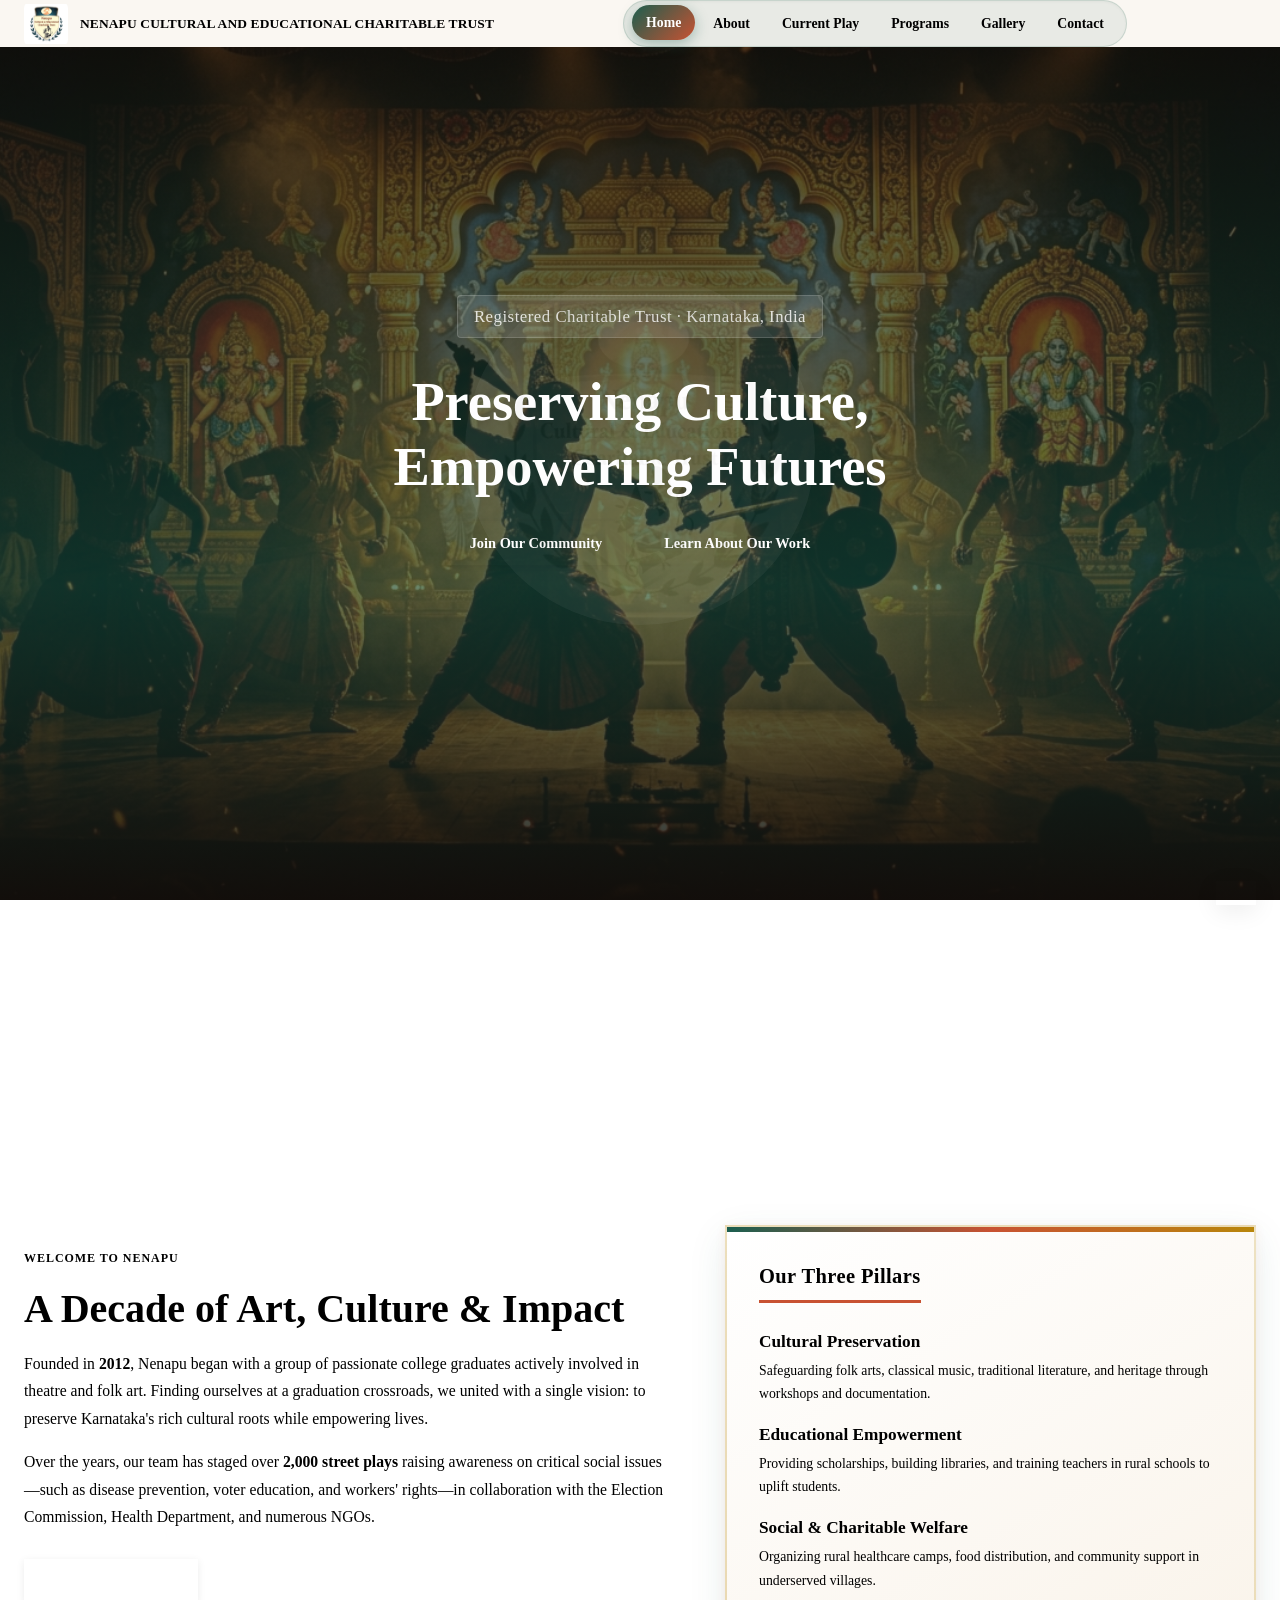
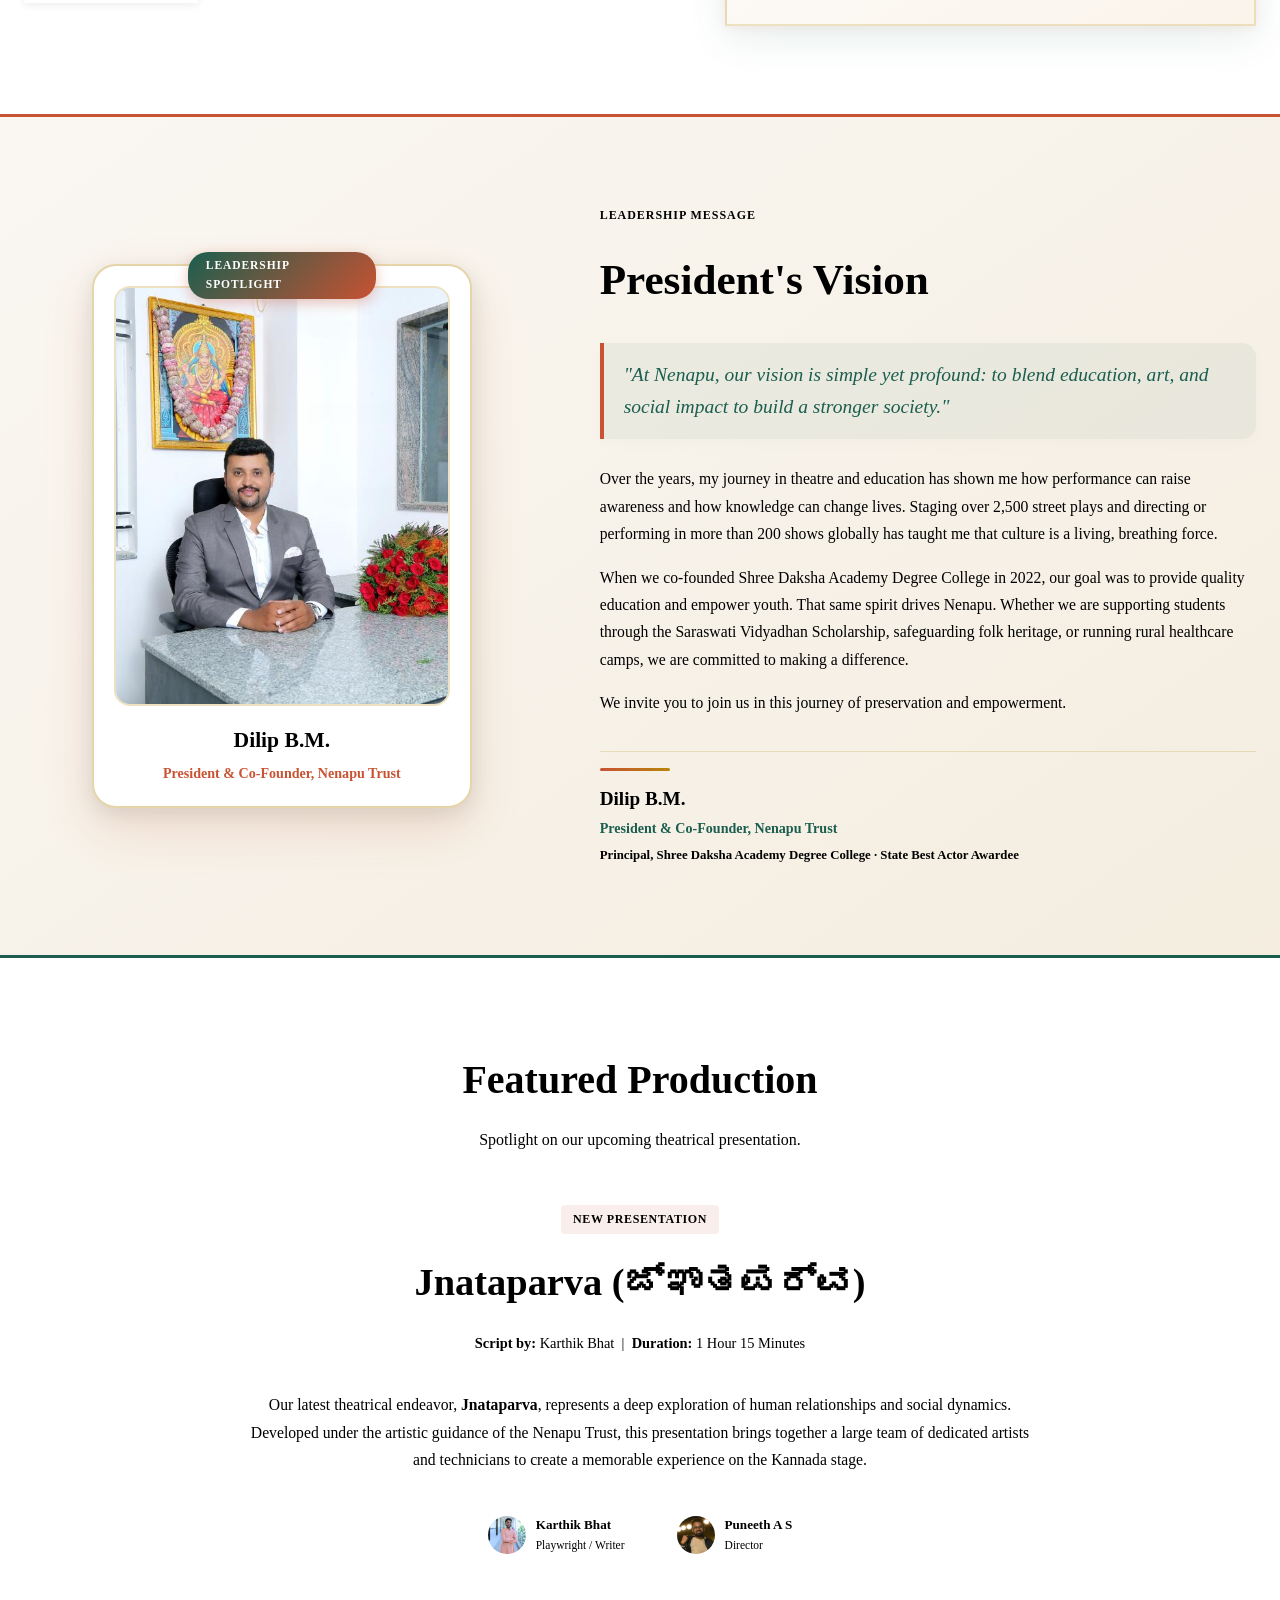
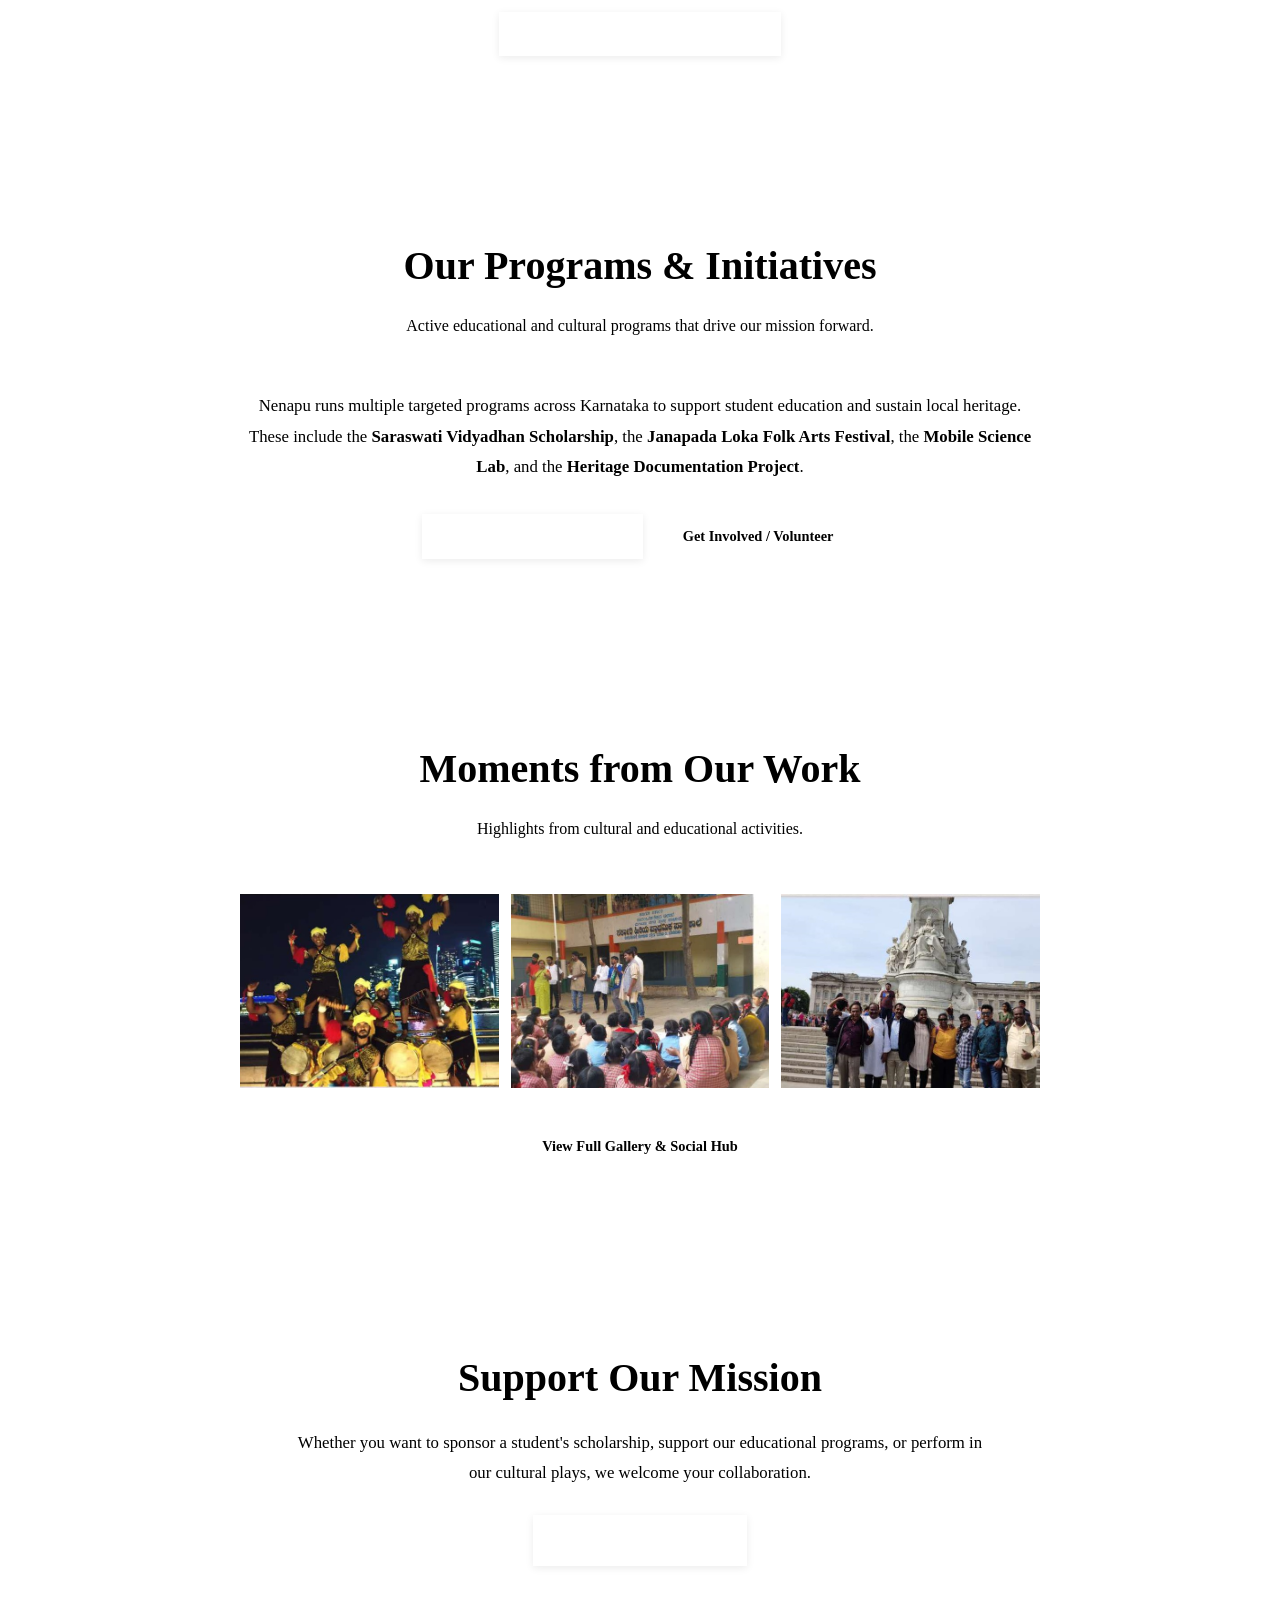
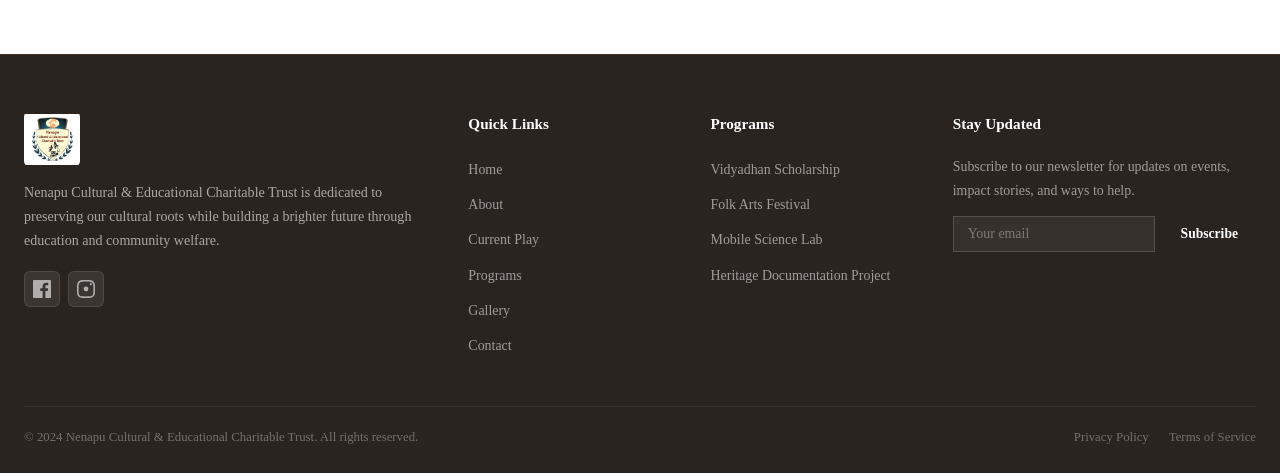
==== commit 065105ac: "Update front page hero backdrop with vibrant cultural stage artwork" ====
--- a/index.html
+++ b/index.html
@@ -53,7 +53,7 @@
 
   <!-- ========== HERO ========== -->
   <section class="hero" id="home">
-    <div class="hero-bg" style="background-image: url('assets/hero_bg.png');"></div>
+    <div class="hero-bg" style="background-image: url('assets/front_hero_bg.jpg');"></div>
     <div class="hero-overlay"></div>
     <div class="hero-content">
       <p class="hero-tagline">Registered Charitable Trust · Karnataka, India</p>
--- a/styles.css
+++ b/styles.css
@@ -36,7 +36,7 @@
 
   /* Sizing */
   --max-width: 1140px;
-  --nav-height: 68px;
+  --nav-height: 72px;
   --radius-sm: 8px;
   --radius-md: 14px;
   --radius-lg: 20px;
@@ -66,6 +66,7 @@
 /* ---------- Reset & Base ---------- */
 *,*::before,*::after { box-sizing: border-box; margin: 0; padding: 0; }
 html { scroll-behavior: smooth; font-size: 16px; }
+section[id] { scroll-margin-top: calc(var(--nav-height) + 24px); }
 body {
   font-family: var(--font-body);
   background: var(--bg-primary);
@@ -123,40 +124,53 @@
   position: fixed;
   top: 0; left: 0; right: 0;
   height: var(--nav-height);
-  background: var(--nav-bg);
+  background: #FAF7F2;
   border-bottom: 1px solid var(--border-color);
   z-index: 1000;
-  transition: box-shadow var(--transition-med);
+  transition: box-shadow var(--transition-med), background var(--transition-fast);
+  backdrop-filter: blur(12px);
+  -webkit-backdrop-filter: blur(12px);
 }
 .navbar.scrolled {
-  box-shadow: 0 2px 16px rgba(0,0,0,0.06);
+  box-shadow: 0 4px 20px rgba(36, 29, 23, 0.12);
+  background: #FAF7F2;
+  border-bottom-color: rgba(184, 134, 11, 0.25);
 }
 .navbar .container {
   display: flex;
   align-items: center;
   justify-content: space-between;
   height: 100%;
+  gap: 16px;
+  flex-wrap: nowrap;
 }
 .nav-brand {
   display: flex;
   align-items: center;
-  gap: 10px;
+  gap: 12px;
   text-decoration: none;
+  min-width: 0;
+  flex-shrink: 1;
 }
 .nav-brand .logo-img {
-  width: 42px;
-  height: 42px;
+  width: 44px;
+  height: 44px;
   object-fit: contain;
-  border-radius: 4px;
+  border-radius: 6px;
+  flex-shrink: 0;
 }
 .nav-brand span {
   font-family: var(--font-heading);
-  font-size: 0.95rem;
-  font-weight: 700;
-  color: var(--text-primary);
-  line-height: 1.25;
+  font-size: clamp(0.76rem, 1.05vw, 0.92rem);
+  font-weight: 800;
+  color: var(--text-primary);
+  line-height: 1.2;
   letter-spacing: 0.01em;
   transition: color var(--transition-fast);
+  max-width: 480px;
+  white-space: nowrap;
+  overflow: hidden;
+  text-overflow: ellipsis;
 }
 .nav-brand:hover span {
   color: var(--primary);
@@ -164,21 +178,23 @@
 .nav-links {
   display: flex;
   align-items: center;
-  gap: 8px;
+  gap: 4px;
   background: rgba(27, 94, 79, 0.08);
-  padding: 6px 10px;
+  padding: 5px 8px;
   border-radius: 30px;
   border: 1px solid rgba(27, 94, 79, 0.16);
   box-shadow: inset 0 1px 3px rgba(0, 0, 0, 0.04);
+  flex-shrink: 0;
 }
 .nav-links a {
   color: var(--text-secondary);
   font-weight: 600;
-  font-size: 0.9rem;
-  padding: 8px 16px;
+  font-size: 0.86rem;
+  padding: 6px 14px;
   border-radius: 20px;
   transition: all 0.28s cubic-bezier(0.25, 0.8, 0.25, 1);
   position: relative;
+  white-space: nowrap;
 }
 .nav-links a:hover {
   color: #C85232;
@@ -259,10 +275,12 @@
 .hero {
   min-height: 100vh;
   display: flex;
+  flex-direction: column;
   align-items: center;
   justify-content: center;
   position: relative;
-  padding-top: var(--nav-height);
+  padding-top: calc(var(--nav-height) + 30px);
+  padding-bottom: 40px;
   overflow: hidden;
 }
 .hero-bg {
@@ -270,19 +288,23 @@
   inset: 0;
   background-size: cover;
   background-position: center;
-  filter: brightness(0.6);
+  filter: brightness(0.75);
+  transform: scale(1.02);
+  transition: transform 8s var(--ease-out);
 }
 .hero-overlay {
   position: absolute;
   inset: 0;
-  background: var(--hero-overlay);
+  background: linear-gradient(180deg, rgba(22, 17, 13, 0.65) 0%, rgba(27, 94, 79, 0.52) 65%, rgba(22, 17, 13, 0.82) 100%);
 }
 .hero-content {
   position: relative;
   z-index: 2;
   text-align: center;
-  max-width: 700px;
-  padding: 40px 24px;
+  max-width: 720px;
+  padding: 20px 24px;
+  margin-top: auto;
+  margin-bottom: auto;
 }
 .hero-tagline {
   display: inline-block;
@@ -1390,12 +1412,10 @@
   .programs-grid { grid-template-columns: repeat(2, 1fr); }
   .footer-grid { grid-template-columns: 1fr 1fr; }
   .gallery-grid { grid-template-columns: repeat(3, 1fr); }
-}
-@media (max-width: 768px) {
   .nav-brand span {
-    font-size: 0.8rem;
+    font-size: clamp(0.72rem, 1.8vw, 0.85rem);
     line-height: 1.2;
-    max-width: 260px;
+    max-width: 320px;
   }
   .nav-links {
     display: none;
@@ -1404,14 +1424,23 @@
     left: 0; right: 0;
     background: #FAF7F2;
     flex-direction: column;
-    padding: 24px;
-    gap: 10px;
+    padding: 20px 24px;
+    gap: 8px;
     border-radius: 0 0 20px 20px;
     border-bottom: 3px solid #C85232;
-    box-shadow: 0 16px 36px rgba(0, 0, 0, 0.12);
+    box-shadow: 0 16px 36px rgba(0, 0, 0, 0.15);
+    z-index: 999;
+  }
+  .nav-links a {
+    width: 100%;
+    text-align: center;
+    padding: 10px 16px;
+    font-size: 0.95rem;
   }
   .nav-links.open { display: flex; }
   .hamburger { display: flex; }
+}
+@media (max-width: 768px) {
   .stats-grid { grid-template-columns: repeat(2, 1fr); gap: 16px; }
   .programs-grid { grid-template-columns: 1fr; }
   .contact-wrapper { grid-template-columns: 1fr; }
@@ -1427,6 +1456,15 @@
   .btn-ig-follow, .btn-fb-join { align-self: center; }
 }
 @media (max-width: 480px) {
+  .nav-brand span {
+    font-size: 0.72rem;
+    line-height: 1.2;
+    max-width: 210px;
+  }
+  .nav-brand .logo-img {
+    width: 38px;
+    height: 38px;
+  }
   .stats-grid { grid-template-columns: 1fr 1fr; gap: 10px; }
   .hero-actions { flex-direction: column; align-items: center; }
   .gallery-grid { grid-template-columns: 1fr 1fr; }
@@ -1438,7 +1476,7 @@
    ============================================ */
 .page-header {
   position: relative;
-  padding: 130px 0 70px;
+  padding: calc(var(--nav-height) + 50px) 0 60px;
   background-color: var(--primary);
   text-align: center;
   color: #fff;
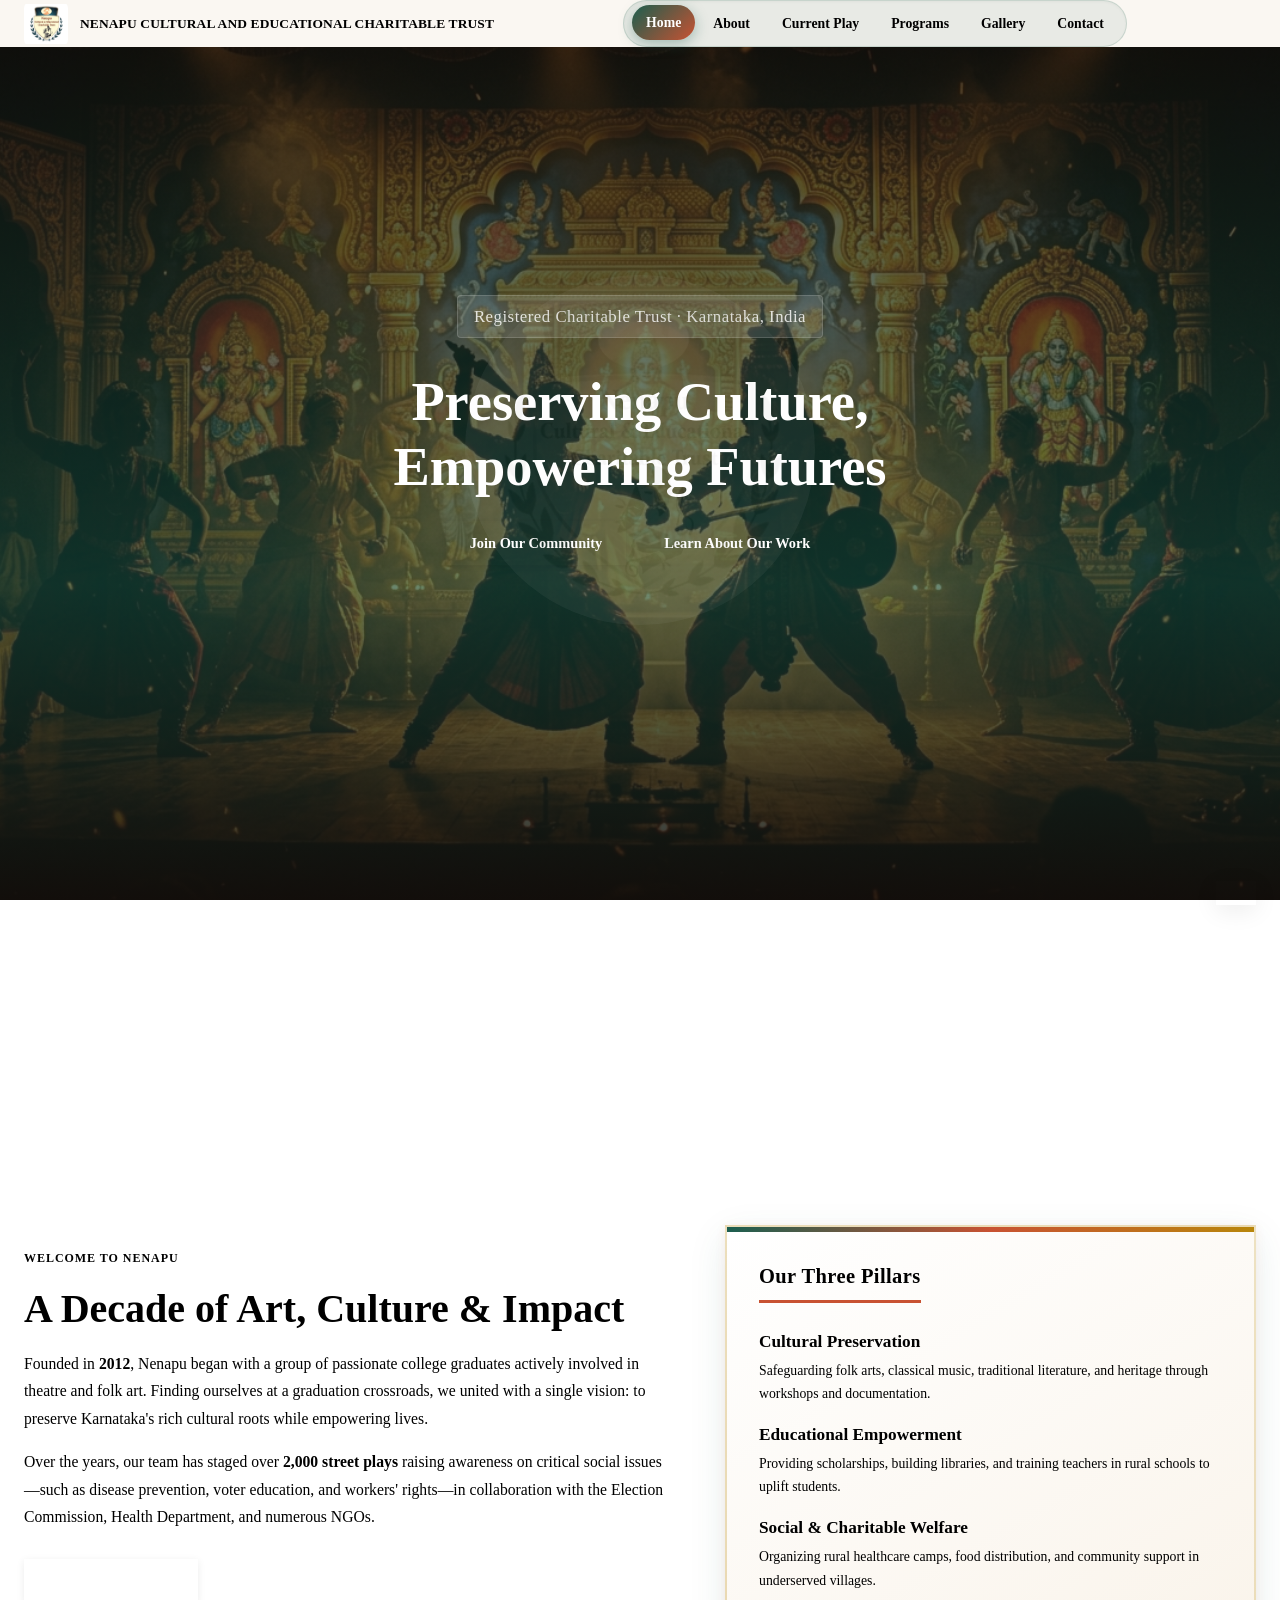
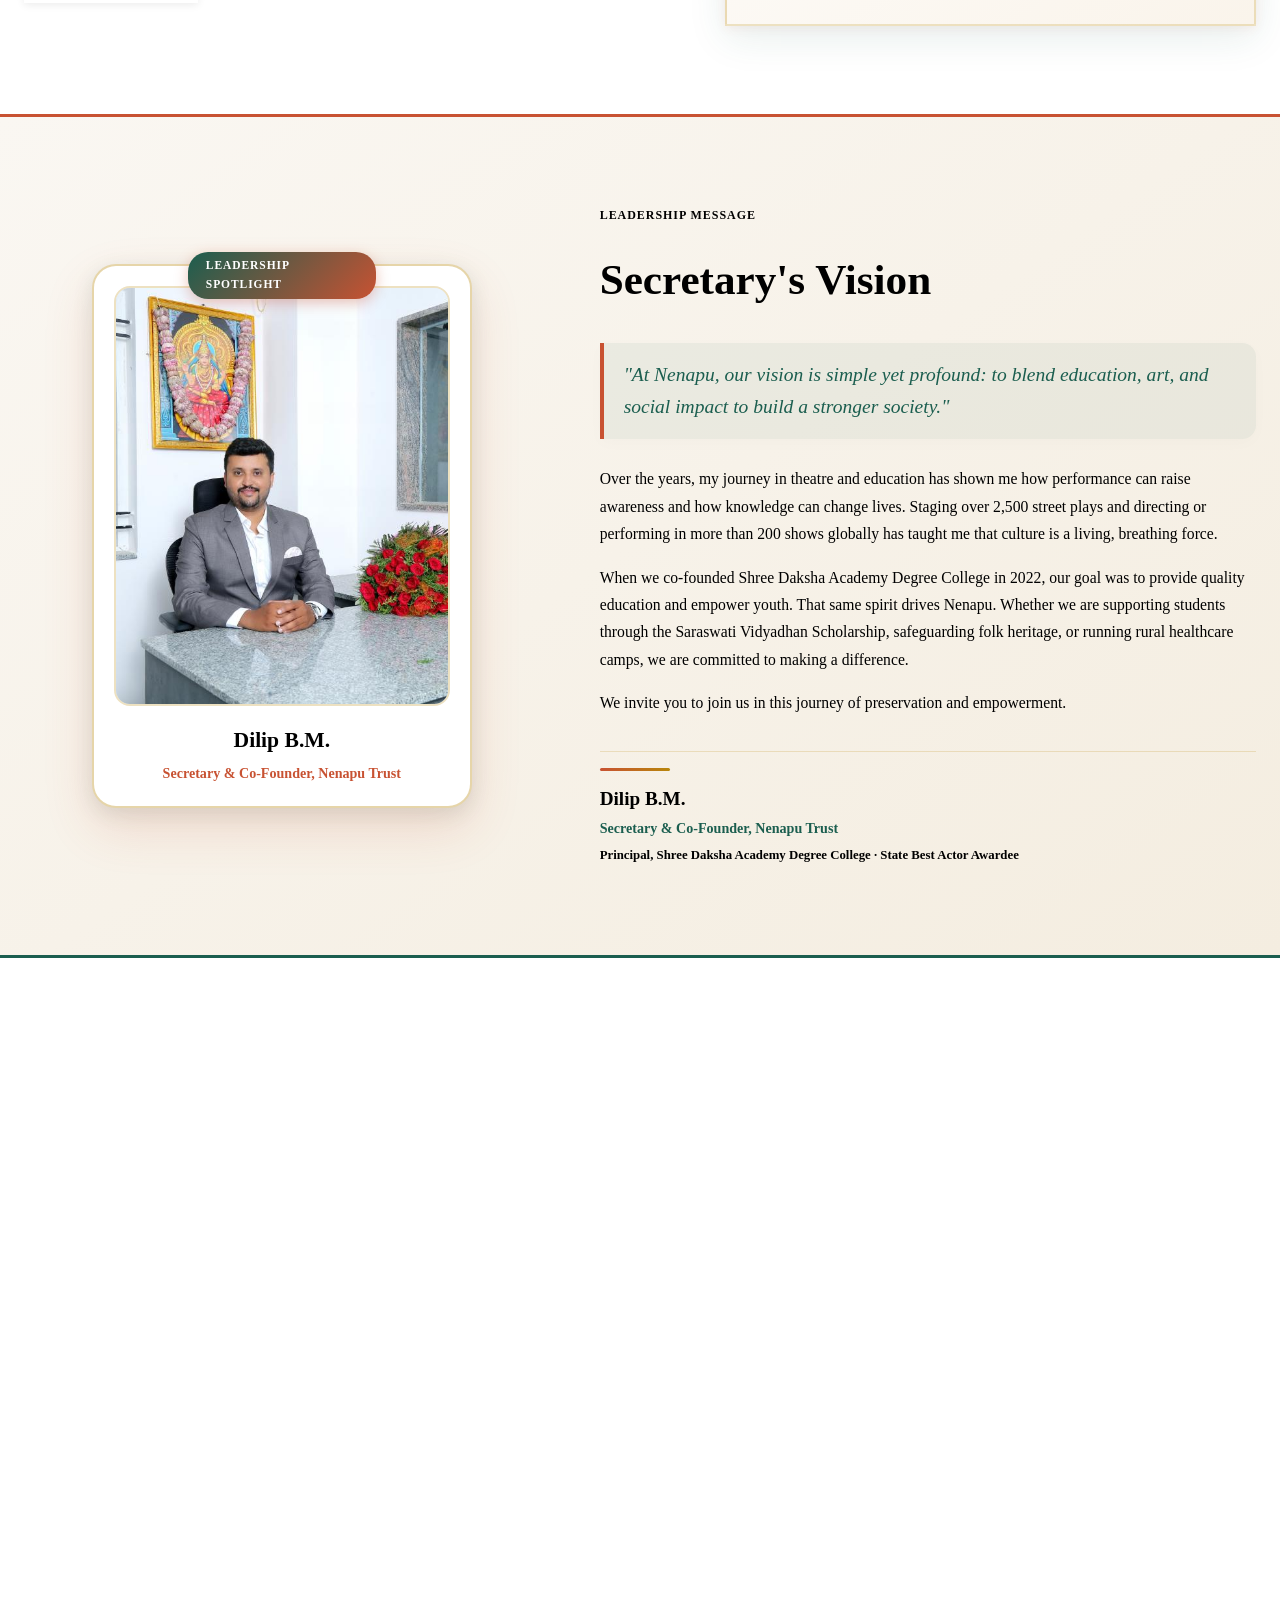
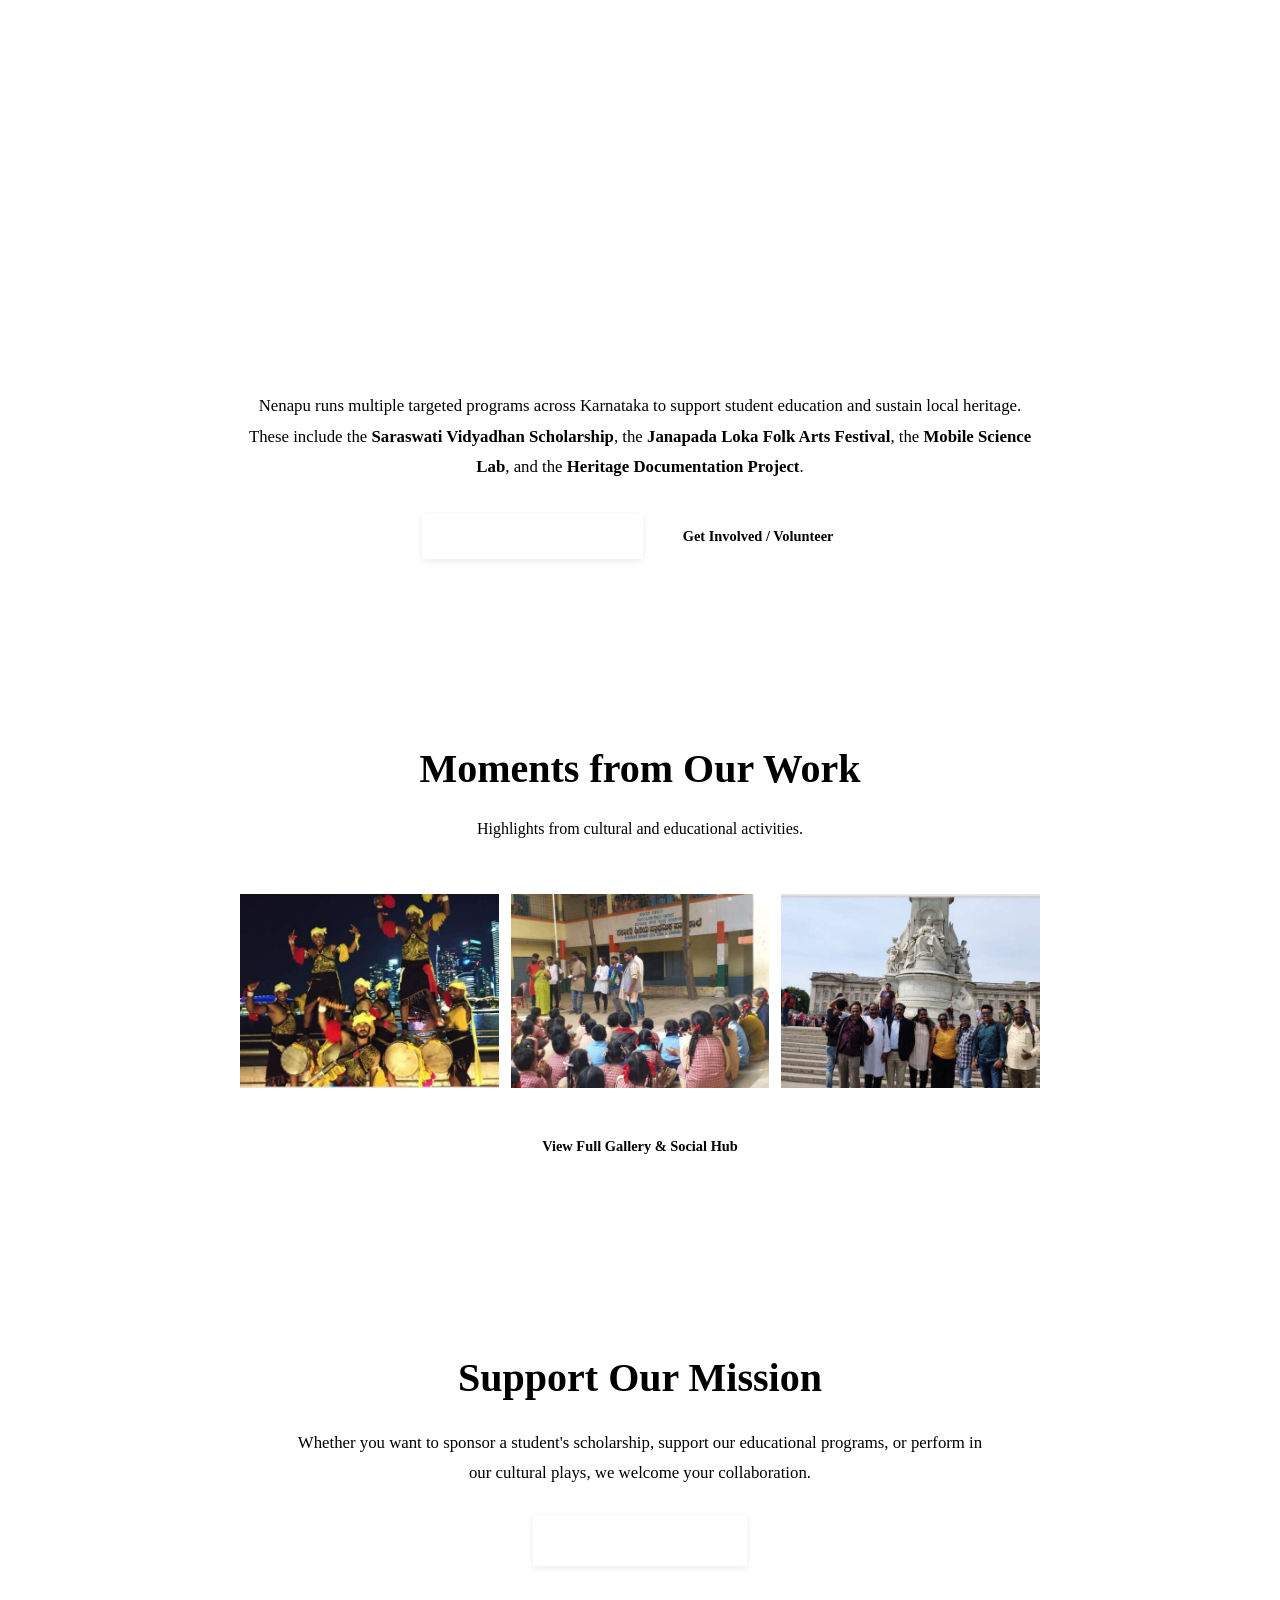
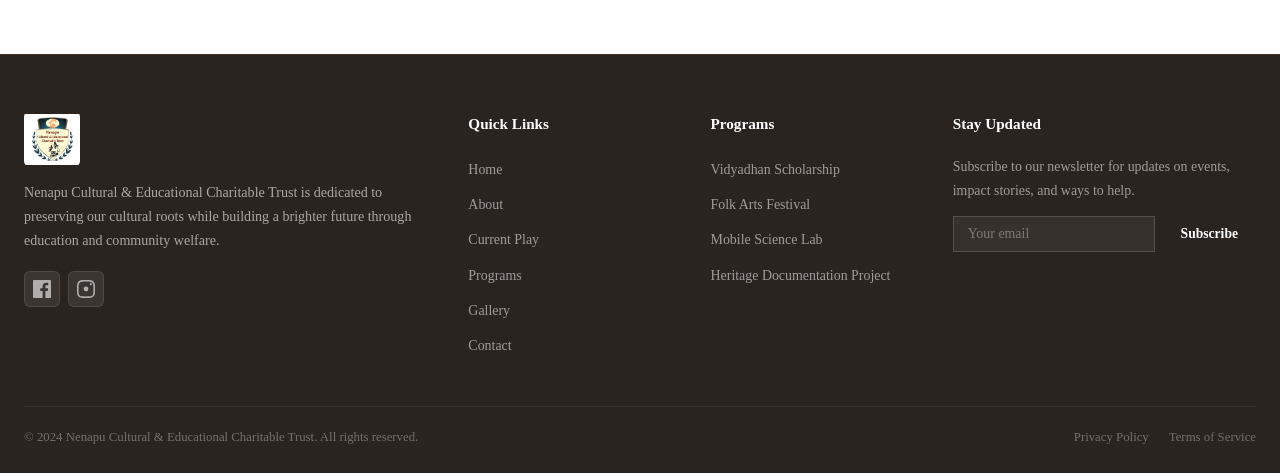
==== commit 5bc2482a: "Update leadership section to Secretary's Vision and fix character encodings" ====
--- a/index.html
+++ b/index.html
@@ -131,8 +131,8 @@
     </div>
   </section>
 
-  <!-- ========== PRESIDENT'S NOTE ========== -->
-  <section class="president-section section-padding" id="president-note">
+  <!-- ========== SECRETARY'S NOTE ========== -->
+  <section class="president-section section-padding" id="secretary-note">
     <div class="container">
       <div class="president-grid reveal">
         <div class="president-image-wrapper">
@@ -140,13 +140,13 @@
             <img src="President.jpg" alt="Dilip B.M." class="president-img" />
             <div class="president-caption">
               <h4>Dilip B.M.</h4>
-              <p>President &amp; Co-Founder, Nenapu Trust</p>
+              <p>Secretary &amp; Co-Founder, Nenapu Trust</p>
             </div>
           </div>
         </div>
         <div class="president-content">
           <div class="about-tag">Leadership Message</div>
-          <h2>President's Vision</h2>
+          <h2>Secretary's Vision</h2>
           <div class="president-note-body">
             <p class="quote-intro">
               "At Nenapu, our vision is simple yet profound: to blend education, art, and social impact to build a stronger society."
@@ -165,7 +165,7 @@
           <div class="president-signature">
             <div class="signature-line"></div>
             <h5>Dilip B.M.</h5>
-            <p>President &amp; Co-Founder, Nenapu Trust</p>
+            <p>Secretary &amp; Co-Founder, Nenapu Trust</p>
             <p style="font-size: 0.8rem; color: var(--text-muted); margin-top: 4px;">Principal, Shree Daksha Academy Degree College &middot; State Best Actor Awardee</p>
           </div>
         </div>
--- a/styles.css
+++ b/styles.css
@@ -251,23 +251,63 @@
   color: var(--primary);
 }
 
-/* Mobile hamburger */
+/* Mobile menu tab / hamburger */
 .hamburger {
   display: none;
+  align-items: center;
+  gap: 8px;
+  background: rgba(27, 94, 79, 0.08);
+  border: 1px solid rgba(27, 94, 79, 0.22);
+  padding: 7px 14px;
+  border-radius: 24px;
+  cursor: pointer;
+  transition: all var(--transition-fast);
+  box-shadow: 0 2px 6px rgba(0,0,0,0.04);
+}
+.hamburger:hover, .hamburger:focus-visible {
+  background: rgba(27, 94, 79, 0.15);
+  border-color: var(--primary);
+  transform: translateY(-1px);
+}
+.hamburger.open {
+  background: rgba(200, 82, 50, 0.12);
+  border-color: var(--secondary);
+}
+.hamburger::before {
+  content: 'MENU';
+  font-family: var(--font-body);
+  font-size: 0.78rem;
+  font-weight: 700;
+  letter-spacing: 0.05em;
+  text-transform: uppercase;
+  color: var(--primary);
+  transition: color var(--transition-fast);
+}
+.hamburger.open::before {
+  content: 'CLOSE';
+  color: var(--secondary);
+}
+.hamburger-bars {
+  display: inline-flex;
   flex-direction: column;
-  gap: 5px;
-  background: none;
-  padding: 8px;
-}
-.hamburger span {
-  width: 22px; height: 2px;
-  background: var(--text-primary);
+  gap: 4px;
+  justify-content: center;
+  align-items: center;
+}
+.hamburger span, .hamburger-bars span {
+  width: 18px;
+  height: 2px;
+  background: var(--primary);
   border-radius: 2px;
   transition: all var(--transition-fast);
-}
-.hamburger.open span:nth-child(1) { transform: rotate(45deg) translate(5px, 5px); }
-.hamburger.open span:nth-child(2) { opacity: 0; }
-.hamburger.open span:nth-child(3) { transform: rotate(-45deg) translate(5px, -5px); }
+  display: block;
+}
+.hamburger.open span, .hamburger.open .hamburger-bars span {
+  background: var(--secondary);
+}
+.hamburger.open span:nth-child(1), .hamburger.open .hamburger-bars span:nth-child(1) { transform: rotate(45deg) translate(4px, 4px); }
+.hamburger.open span:nth-child(2), .hamburger.open .hamburger-bars span:nth-child(2) { opacity: 0; transform: scaleX(0); }
+.hamburger.open span:nth-child(3), .hamburger.open .hamburger-bars span:nth-child(3) { transform: rotate(-45deg) translate(4px, -4px); }
 
 /* ============================================
    HERO
@@ -1424,21 +1464,46 @@
     left: 0; right: 0;
     background: #FAF7F2;
     flex-direction: column;
-    padding: 20px 24px;
-    gap: 8px;
-    border-radius: 0 0 20px 20px;
+    padding: 22px 24px;
+    gap: 10px;
+    border-radius: 0 0 24px 24px;
     border-bottom: 3px solid #C85232;
-    box-shadow: 0 16px 36px rgba(0, 0, 0, 0.15);
+    box-shadow: 0 20px 40px rgba(36, 29, 23, 0.18);
     z-index: 999;
   }
   .nav-links a {
     width: 100%;
-    text-align: center;
-    padding: 10px 16px;
-    font-size: 0.95rem;
+    text-align: left;
+    padding: 12px 20px;
+    font-size: 0.98rem;
+    font-weight: 600;
+    border-radius: 12px;
+    background: rgba(27, 94, 79, 0.06);
+    border: 1px solid rgba(27, 94, 79, 0.14);
+    display: flex;
+    align-items: center;
+    justify-content: space-between;
+    transition: all 0.25s ease;
+  }
+  .nav-links a::after {
+    content: '→';
+    font-size: 1.1rem;
+    opacity: 0.5;
+    transition: transform 0.25s ease, opacity 0.25s ease;
+  }
+  .nav-links a:hover, .nav-links a.active {
+    background: linear-gradient(135deg, #1B5E4F 0%, #C85232 100%) !important;
+    color: #FFFFFF !important;
+    border-color: transparent;
+    box-shadow: 0 4px 14px rgba(27, 94, 79, 0.3);
+    transform: translateX(4px);
+  }
+  .nav-links a:hover::after, .nav-links a.active::after {
+    opacity: 1;
+    transform: translateX(4px);
   }
   .nav-links.open { display: flex; }
-  .hamburger { display: flex; }
+  .hamburger { display: inline-flex; }
 }
 @media (max-width: 768px) {
   .stats-grid { grid-template-columns: repeat(2, 1fr); gap: 16px; }
@@ -1813,9 +1878,86 @@
     grid-template-columns: 1fr;
     gap: 40px;
   }
-  .president-image-wrapper {
-    order: 2;
-  }
-}
-
-
+
+/* ============================================
+   SECURITY NOTICE MODAL POPUP
+   ============================================ */
+.security-modal-overlay {
+  position: fixed;
+  inset: 0;
+  background: rgba(16, 12, 9, 0.78);
+  backdrop-filter: blur(8px);
+  -webkit-backdrop-filter: blur(8px);
+  z-index: 10000;
+  display: flex;
+  align-items: center;
+  justify-content: center;
+  padding: 20px;
+  opacity: 0;
+  visibility: hidden;
+  transition: opacity 0.3s ease, visibility 0.3s ease;
+}
+.security-modal-overlay.active {
+  opacity: 1;
+  visibility: visible;
+}
+.security-modal-card {
+  background: #FFFFFF;
+  border: 1px solid var(--border-color);
+  border-radius: 20px;
+  padding: 36px 30px;
+  max-width: 450px;
+  width: 100%;
+  text-align: center;
+  box-shadow: 0 20px 50px rgba(0, 0, 0, 0.28);
+  transform: scale(0.92) translateY(10px);
+  transition: transform 0.3s cubic-bezier(0.25, 0.8, 0.25, 1);
+}
+.security-modal-overlay.active .security-modal-card {
+  transform: scale(1) translateY(0);
+}
+.security-modal-icon {
+  width: 64px;
+  height: 64px;
+  border-radius: 50%;
+  background: rgba(200, 82, 50, 0.12);
+  color: #C85232;
+  display: inline-flex;
+  align-items: center;
+  justify-content: center;
+  margin-bottom: 20px;
+  border: 1px solid rgba(200, 82, 50, 0.25);
+  box-shadow: 0 4px 14px rgba(200, 82, 50, 0.15);
+}
+.security-modal-card h3 {
+  font-family: var(--font-heading);
+  font-size: 1.35rem;
+  font-weight: 700;
+  color: var(--text-primary);
+  margin-bottom: 12px;
+}
+.security-modal-card p {
+  font-size: 0.9rem;
+  color: var(--text-secondary);
+  line-height: 1.6;
+  margin-bottom: 24px;
+}
+.btn-security-close {
+  width: 100%;
+  padding: 12px 24px;
+  background: linear-gradient(135deg, #1B5E4F 0%, #C85232 100%);
+  color: #FFFFFF;
+  font-weight: 700;
+  font-size: 0.95rem;
+  border: none;
+  border-radius: 12px;
+  cursor: pointer;
+  transition: all 0.2s ease;
+  box-shadow: 0 4px 14px rgba(27, 94, 79, 0.3);
+}
+.btn-security-close:hover {
+  transform: translateY(-1px);
+  box-shadow: 0 6px 18px rgba(200, 82, 50, 0.35);
+}
+
+
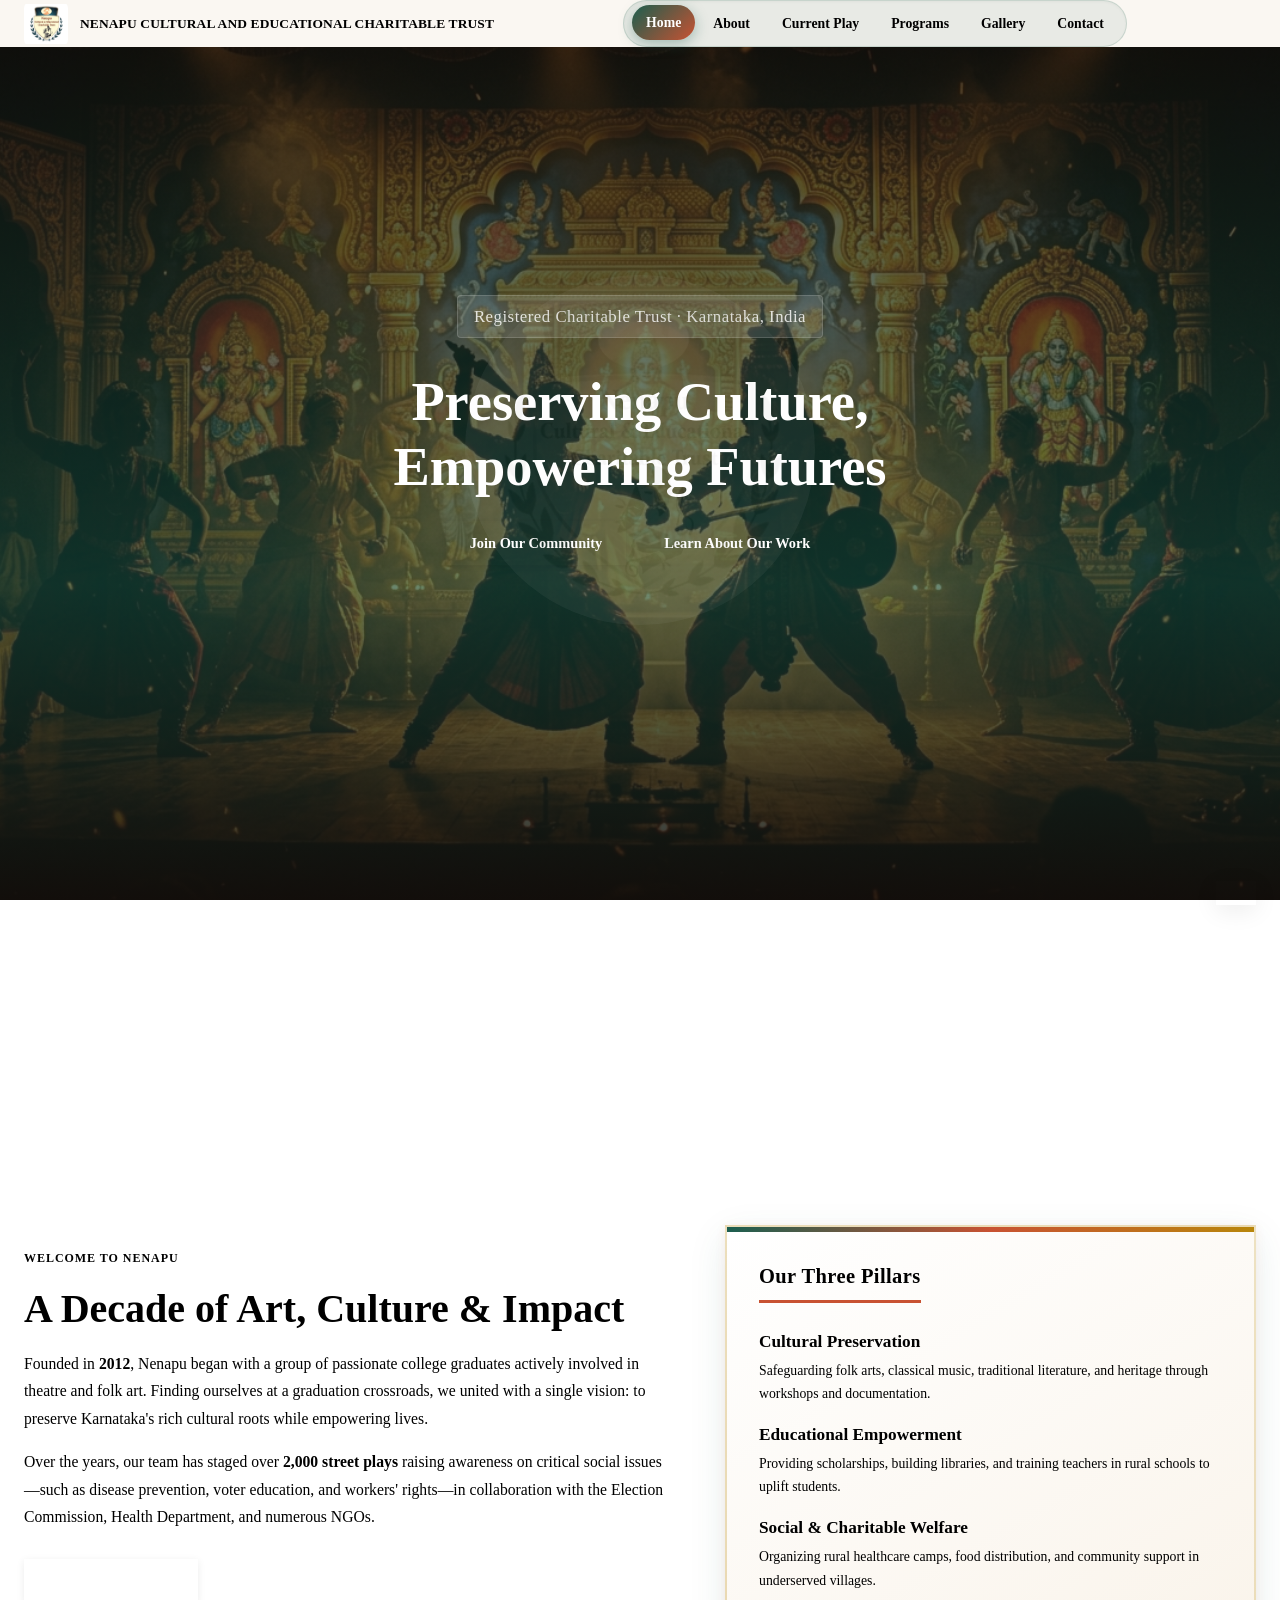
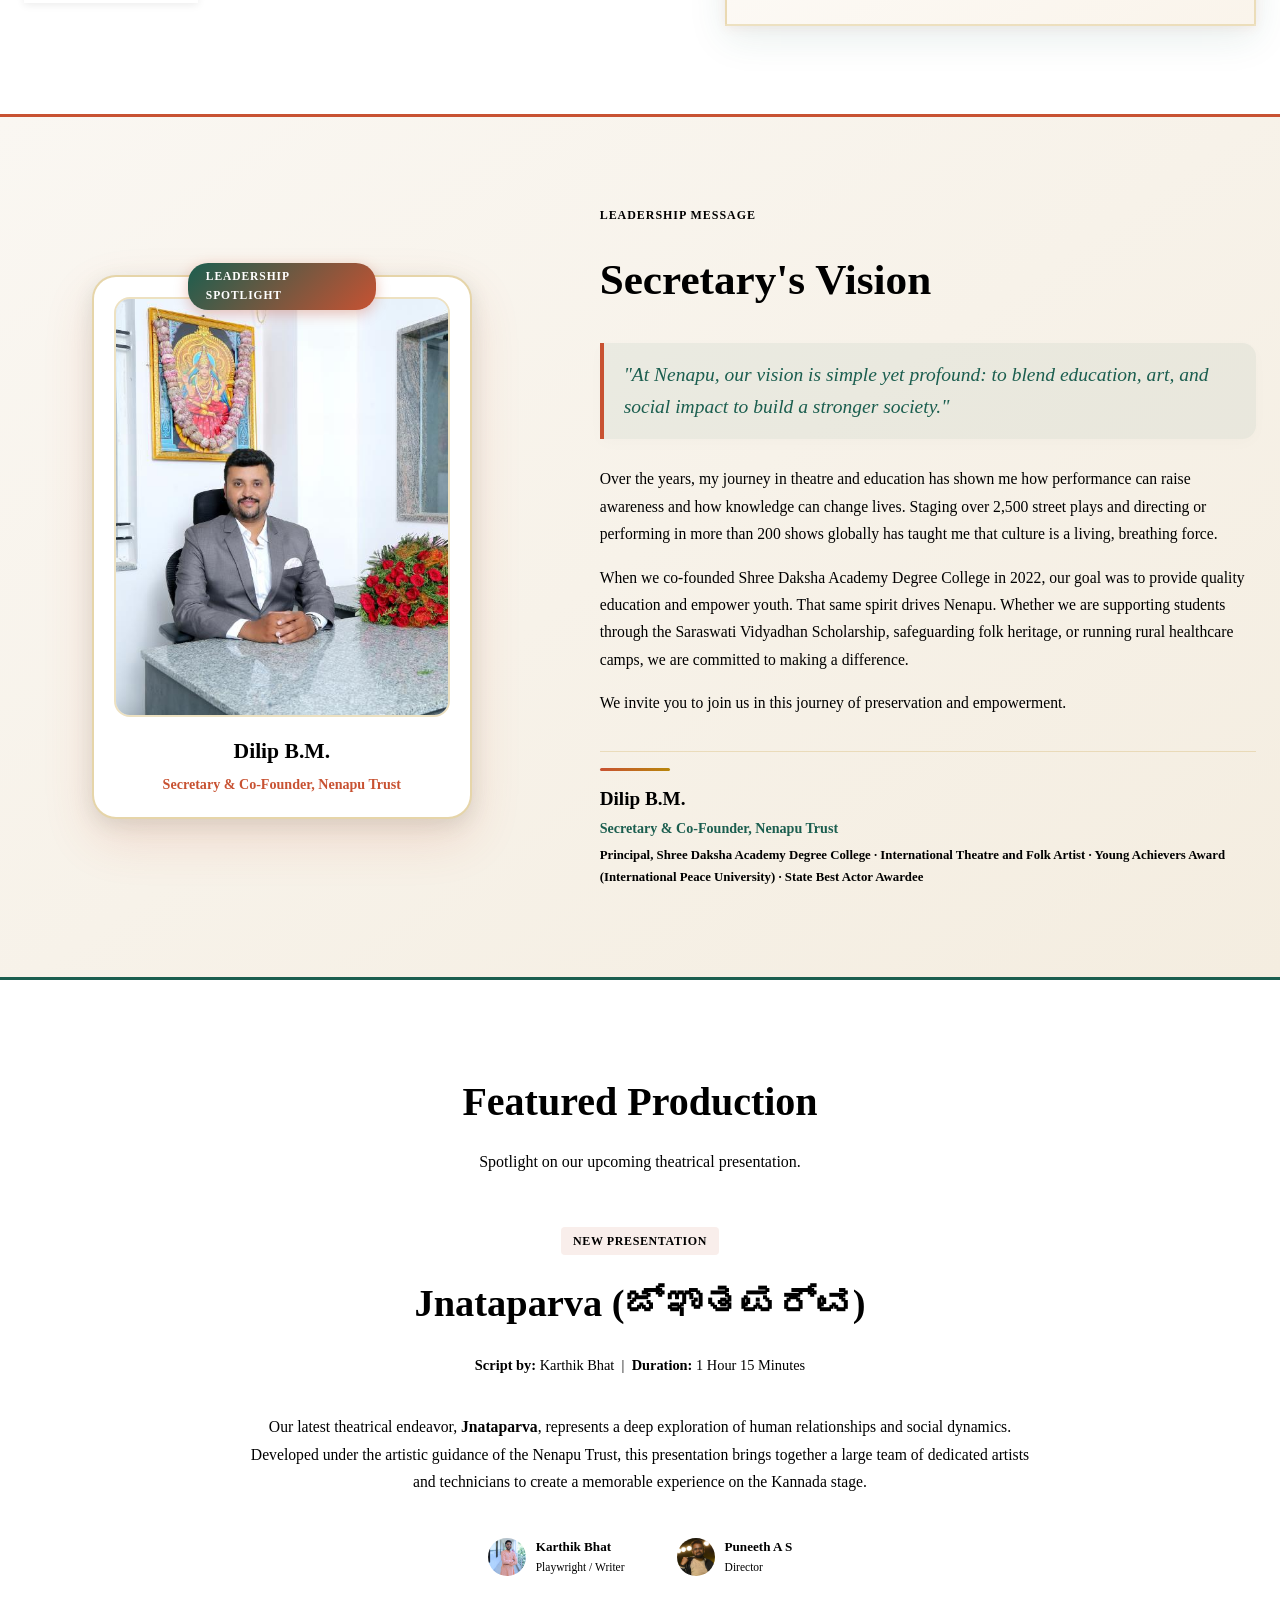
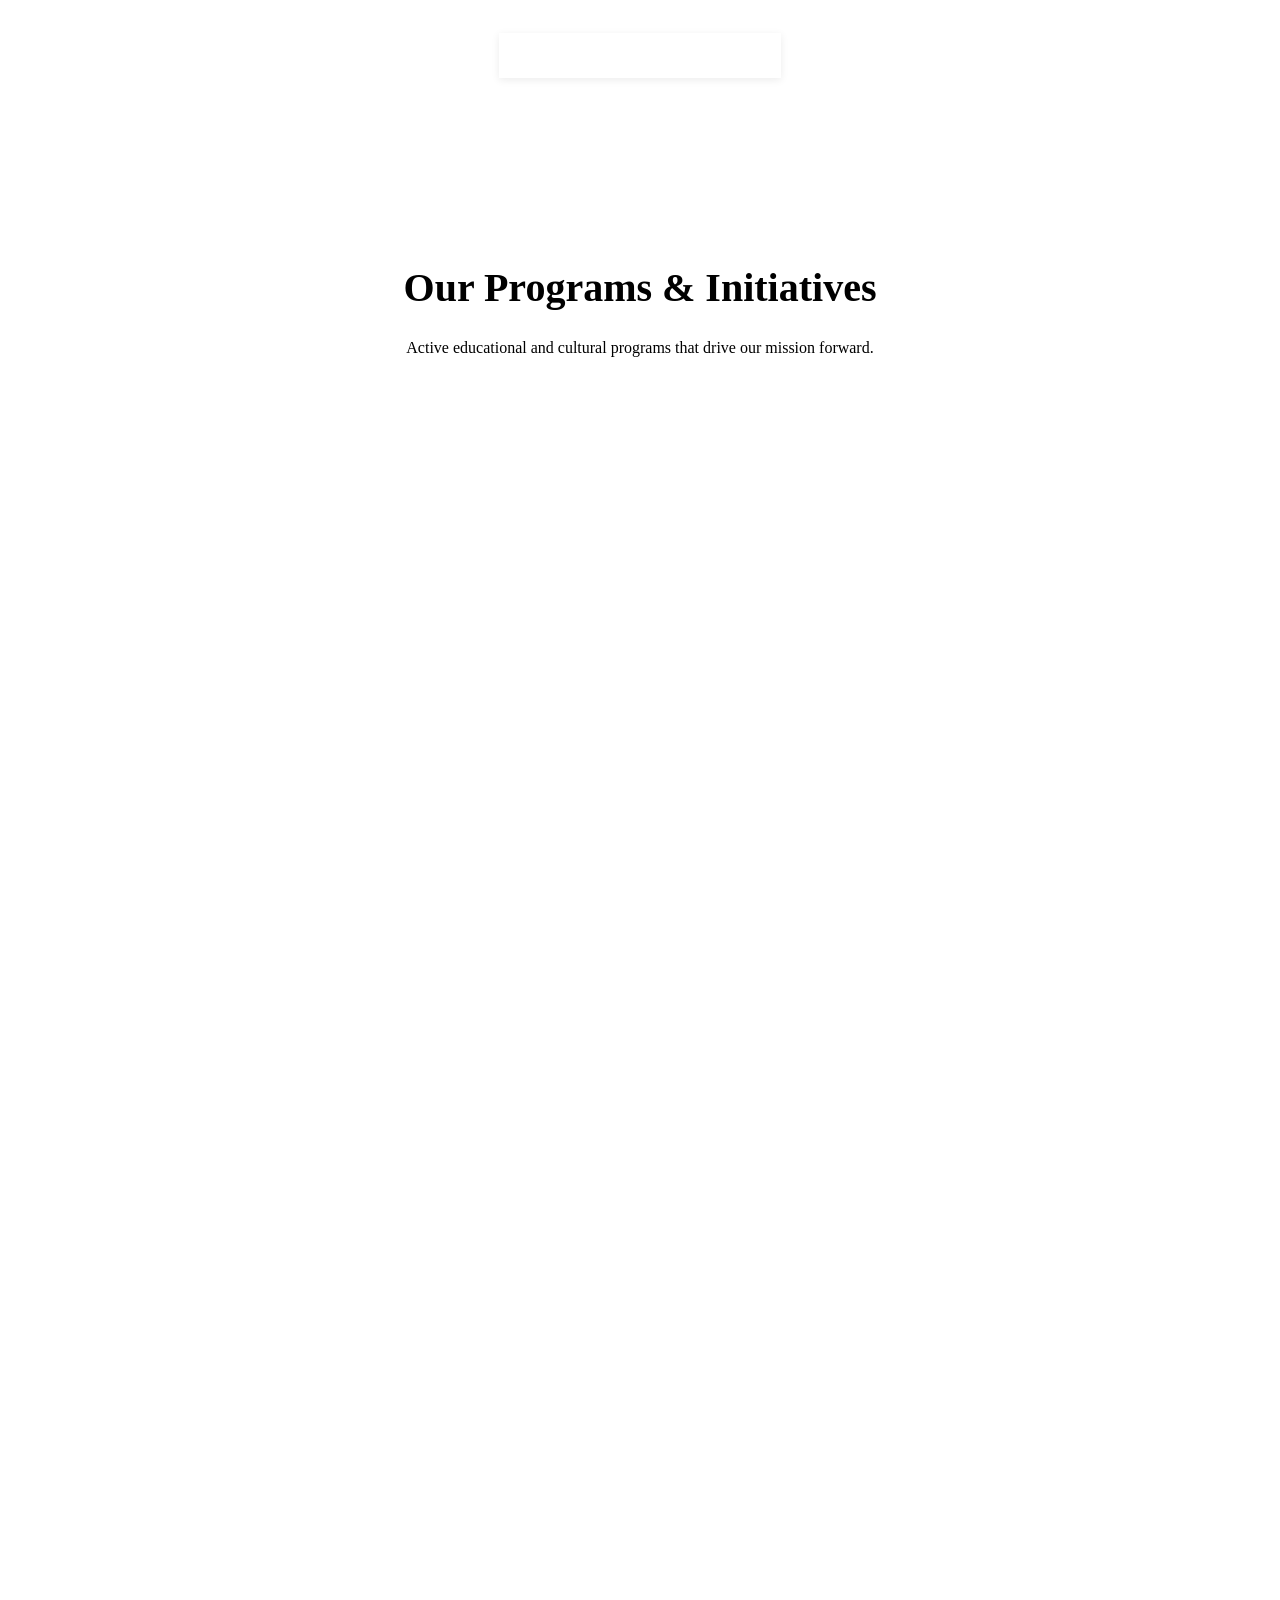
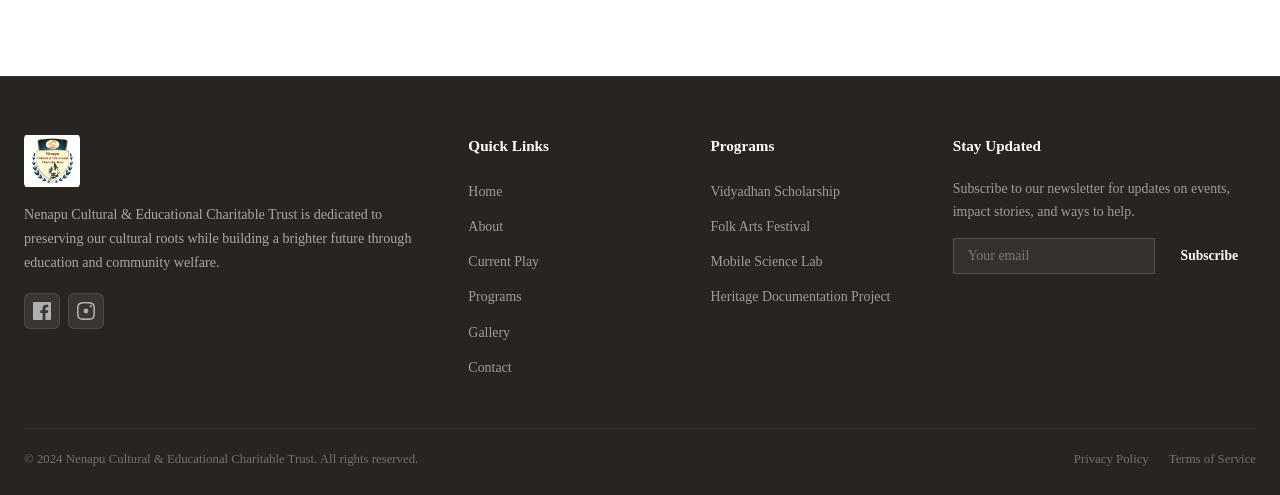
==== commit e9b36cf2: "Add international artist and young achievers award accolades to Dilip B.M. in Secretary's Vision" ====
--- a/index.html
+++ b/index.html
@@ -166,7 +166,7 @@
             <div class="signature-line"></div>
             <h5>Dilip B.M.</h5>
             <p>Secretary &amp; Co-Founder, Nenapu Trust</p>
-            <p style="font-size: 0.8rem; color: var(--text-muted); margin-top: 4px;">Principal, Shree Daksha Academy Degree College &middot; State Best Actor Awardee</p>
+            <p style="font-size: 0.8rem; color: var(--text-muted); margin-top: 4px;">Principal, Shree Daksha Academy Degree College &middot; International Theatre and Folk Artist &middot; Young Achievers Award (International Peace University) &middot; State Best Actor Awardee</p>
           </div>
         </div>
       </div>
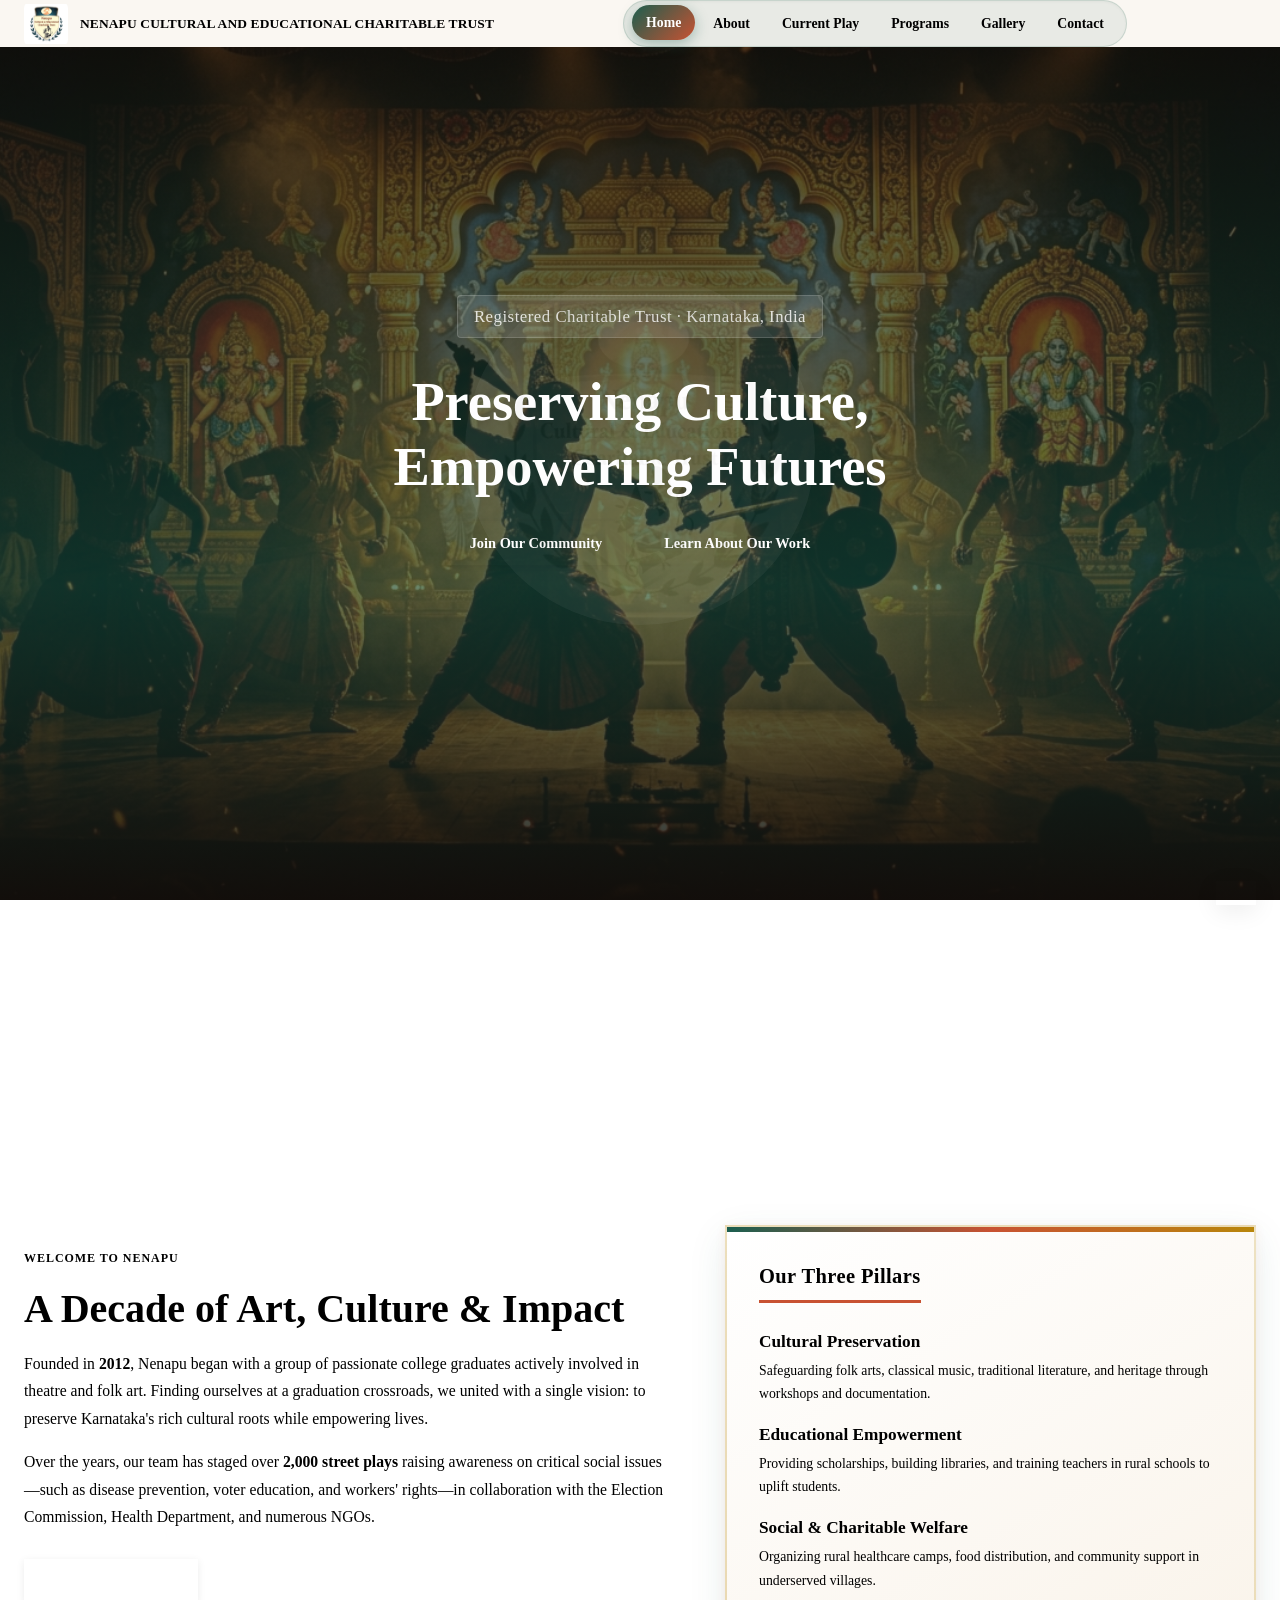
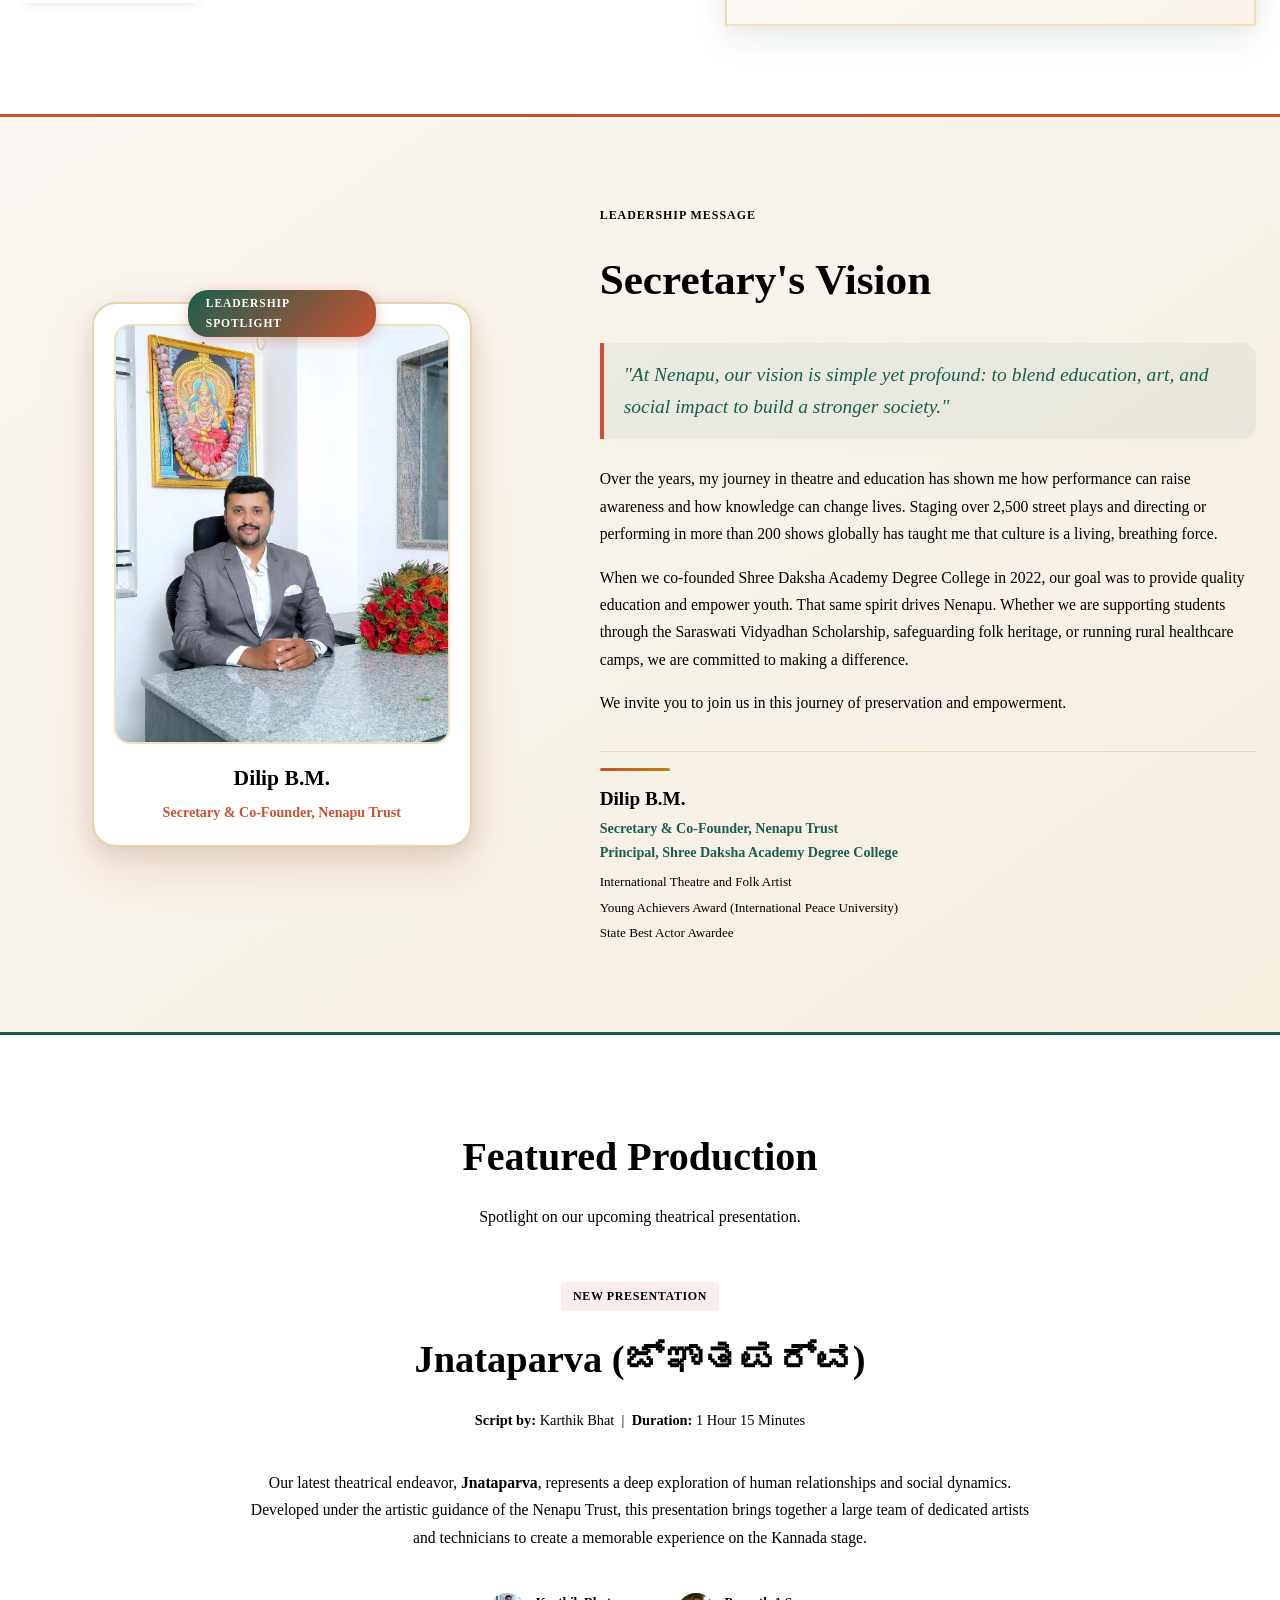
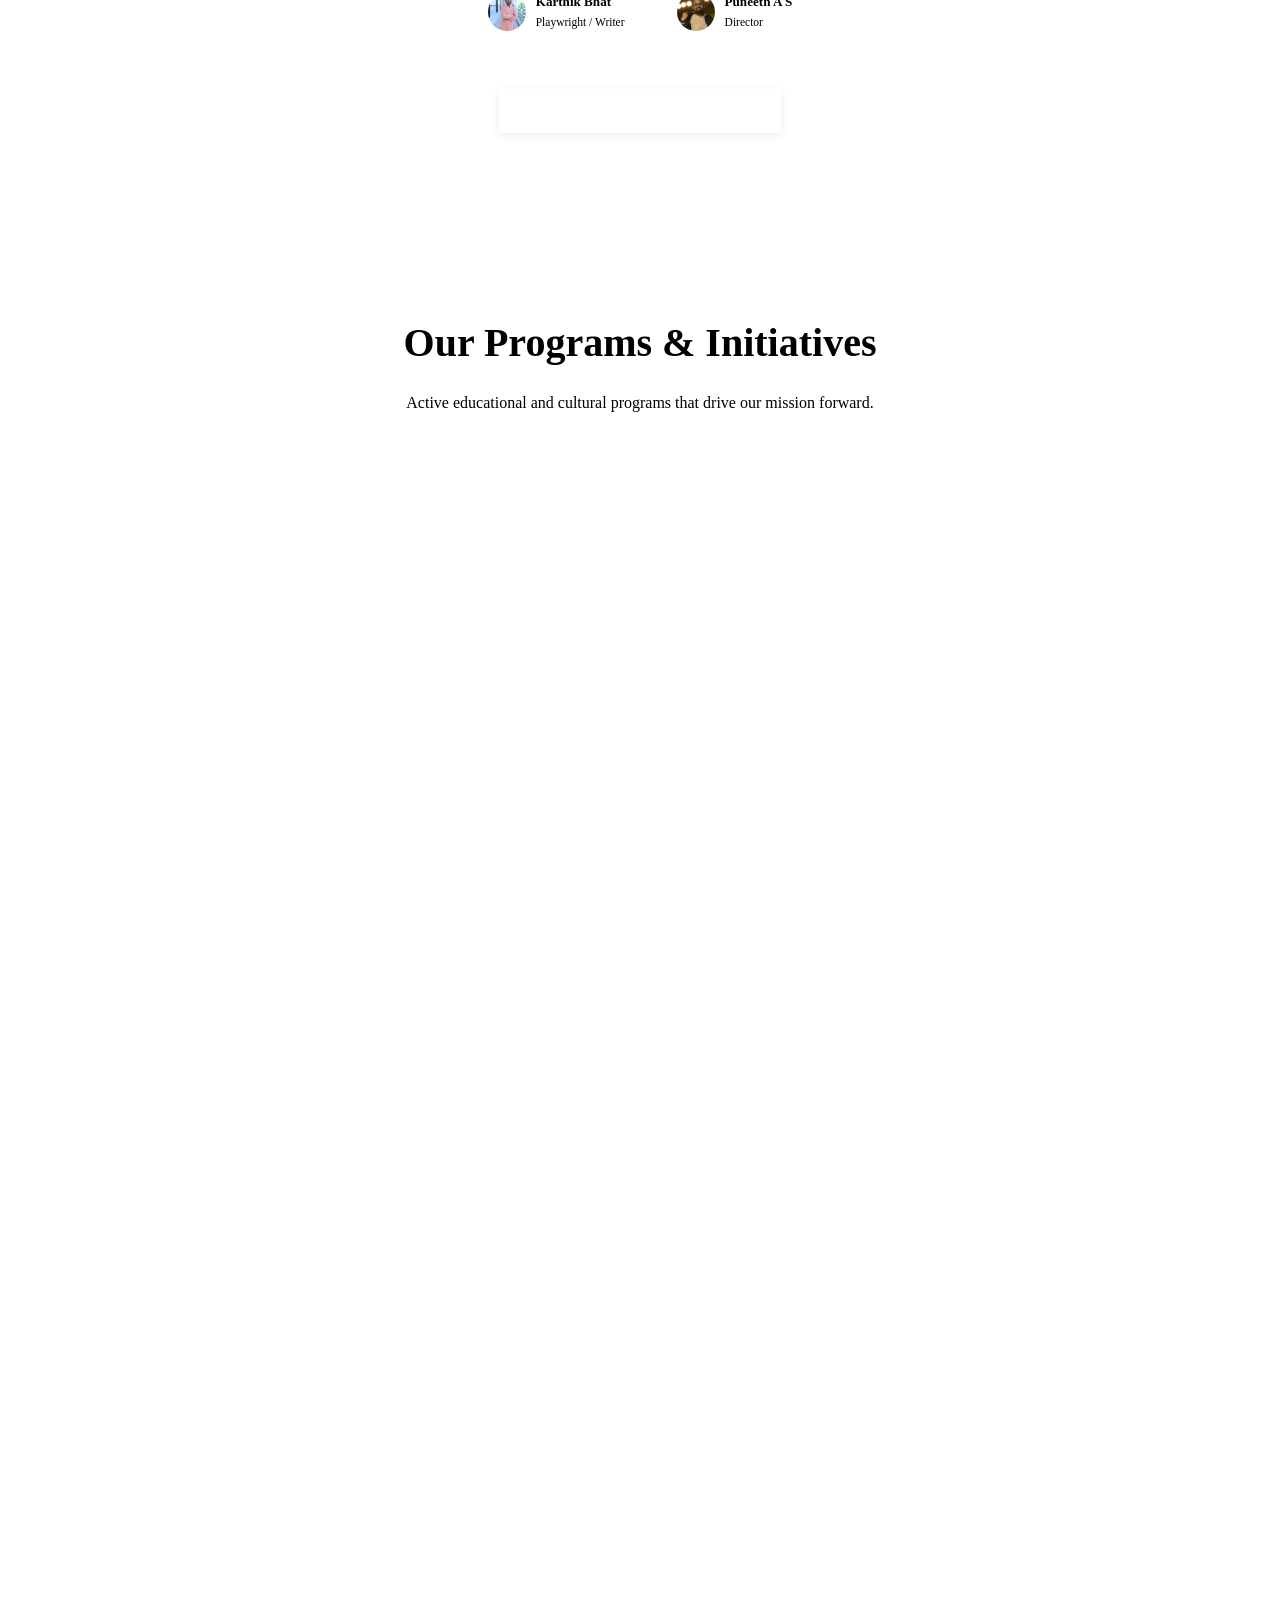
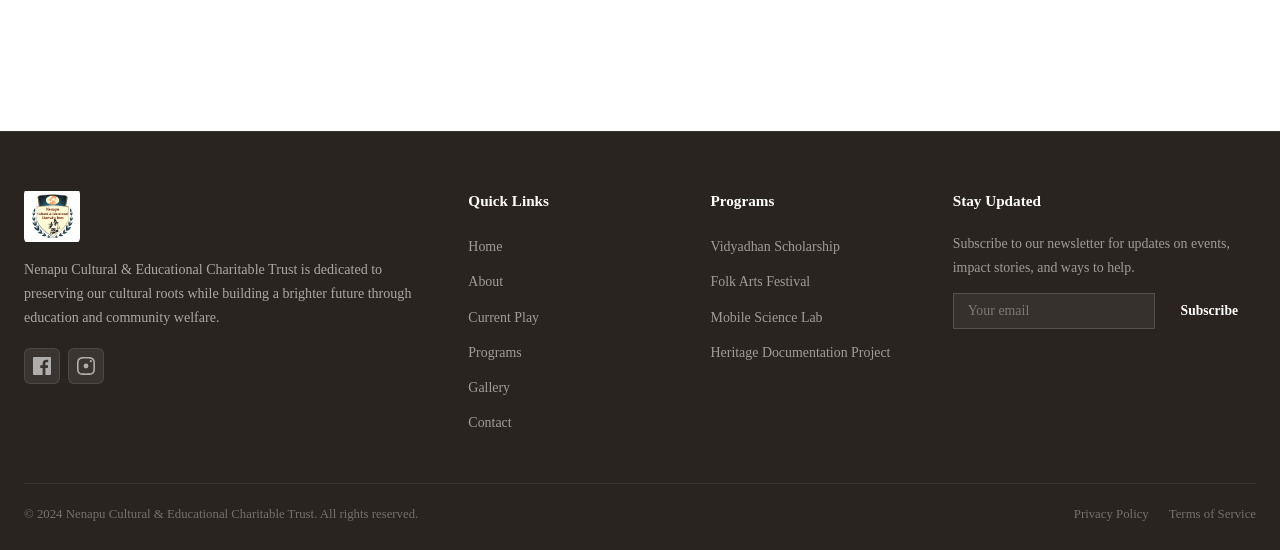
==== commit ee3bd1c8: "Format Dilip B.M. designations and achievements into separate lines in Secretary's Vision" ====
--- a/index.html
+++ b/index.html
@@ -166,7 +166,12 @@
             <div class="signature-line"></div>
             <h5>Dilip B.M.</h5>
             <p>Secretary &amp; Co-Founder, Nenapu Trust</p>
-            <p style="font-size: 0.8rem; color: var(--text-muted); margin-top: 4px;">Principal, Shree Daksha Academy Degree College &middot; International Theatre and Folk Artist &middot; Young Achievers Award (International Peace University) &middot; State Best Actor Awardee</p>
+            <p>Principal, Shree Daksha Academy Degree College</p>
+            <div style="margin-top: 6px; display: flex; flex-direction: column; gap: 3px;">
+              <span style="font-size: 0.82rem; color: var(--text-muted); font-weight: 500;">International Theatre and Folk Artist</span>
+              <span style="font-size: 0.82rem; color: var(--text-muted); font-weight: 500;">Young Achievers Award (International Peace University)</span>
+              <span style="font-size: 0.82rem; color: var(--text-muted); font-weight: 500;">State Best Actor Awardee</span>
+            </div>
           </div>
         </div>
       </div>
